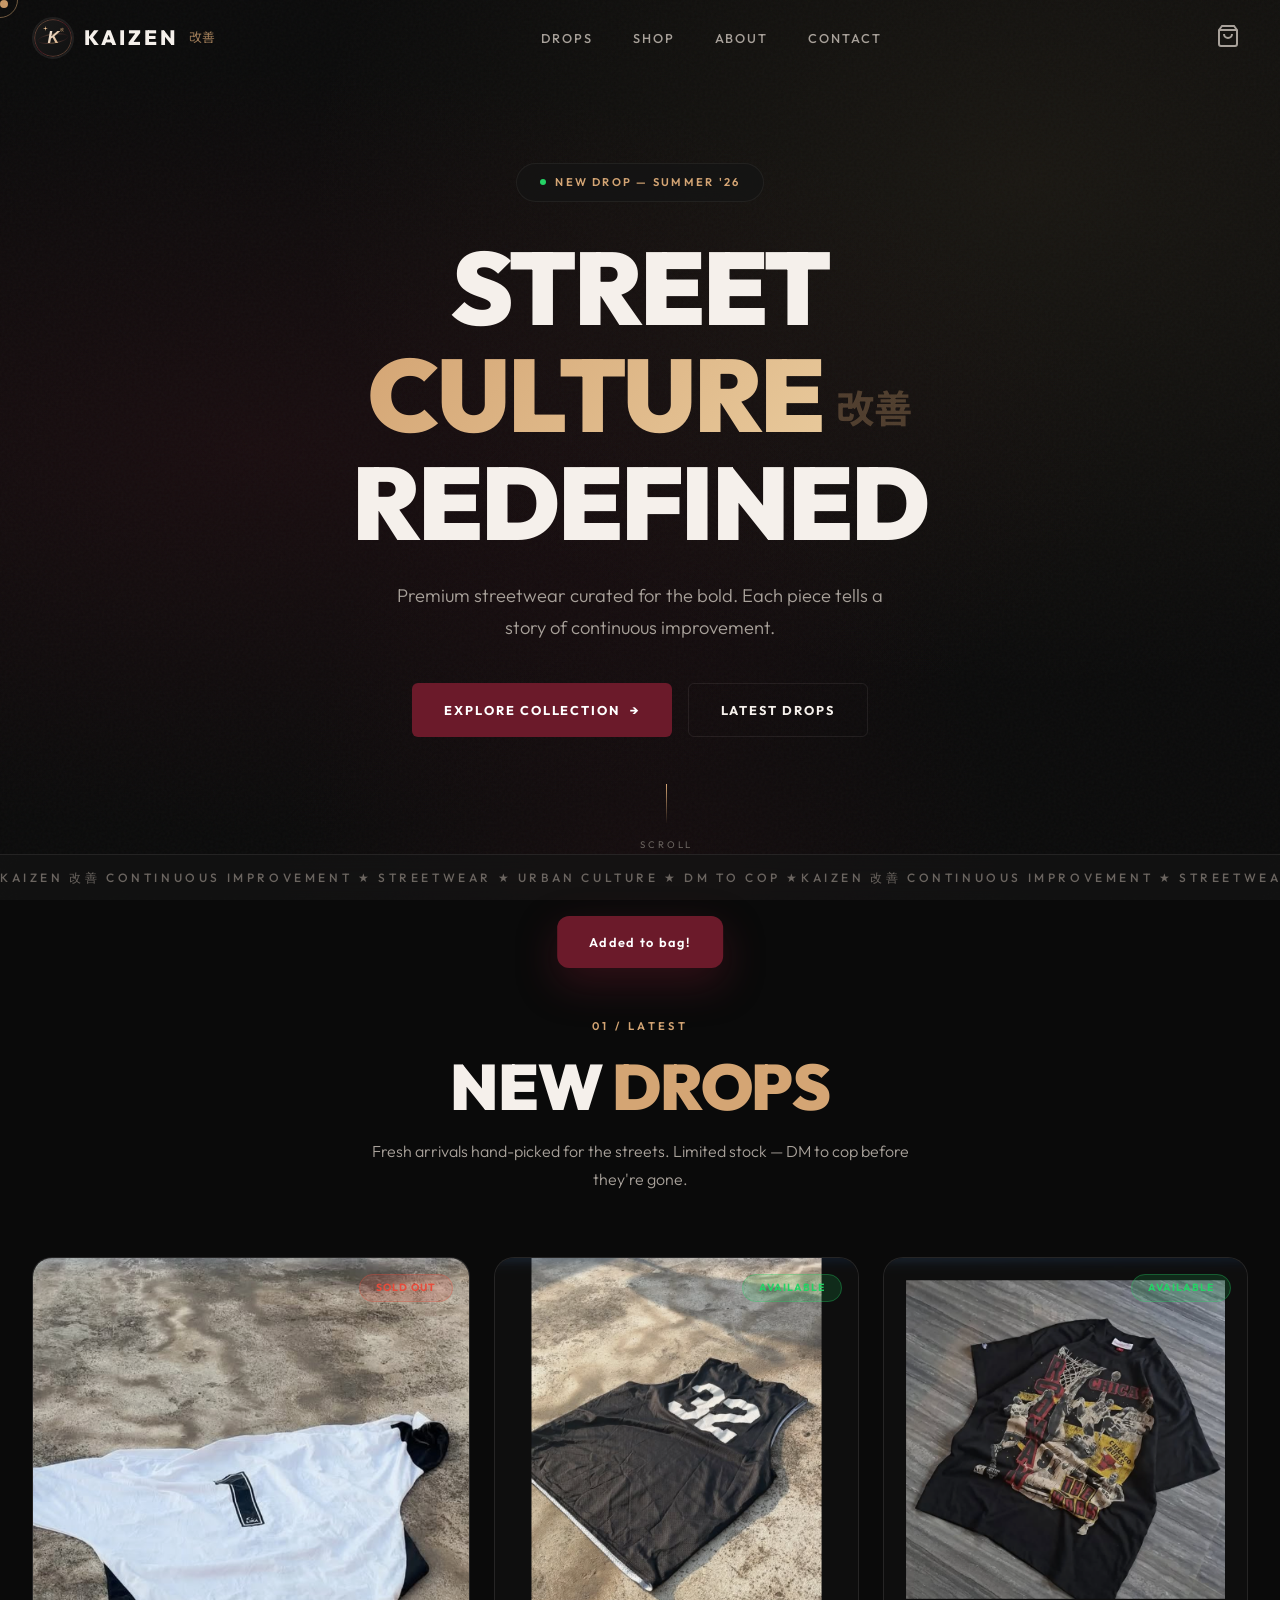
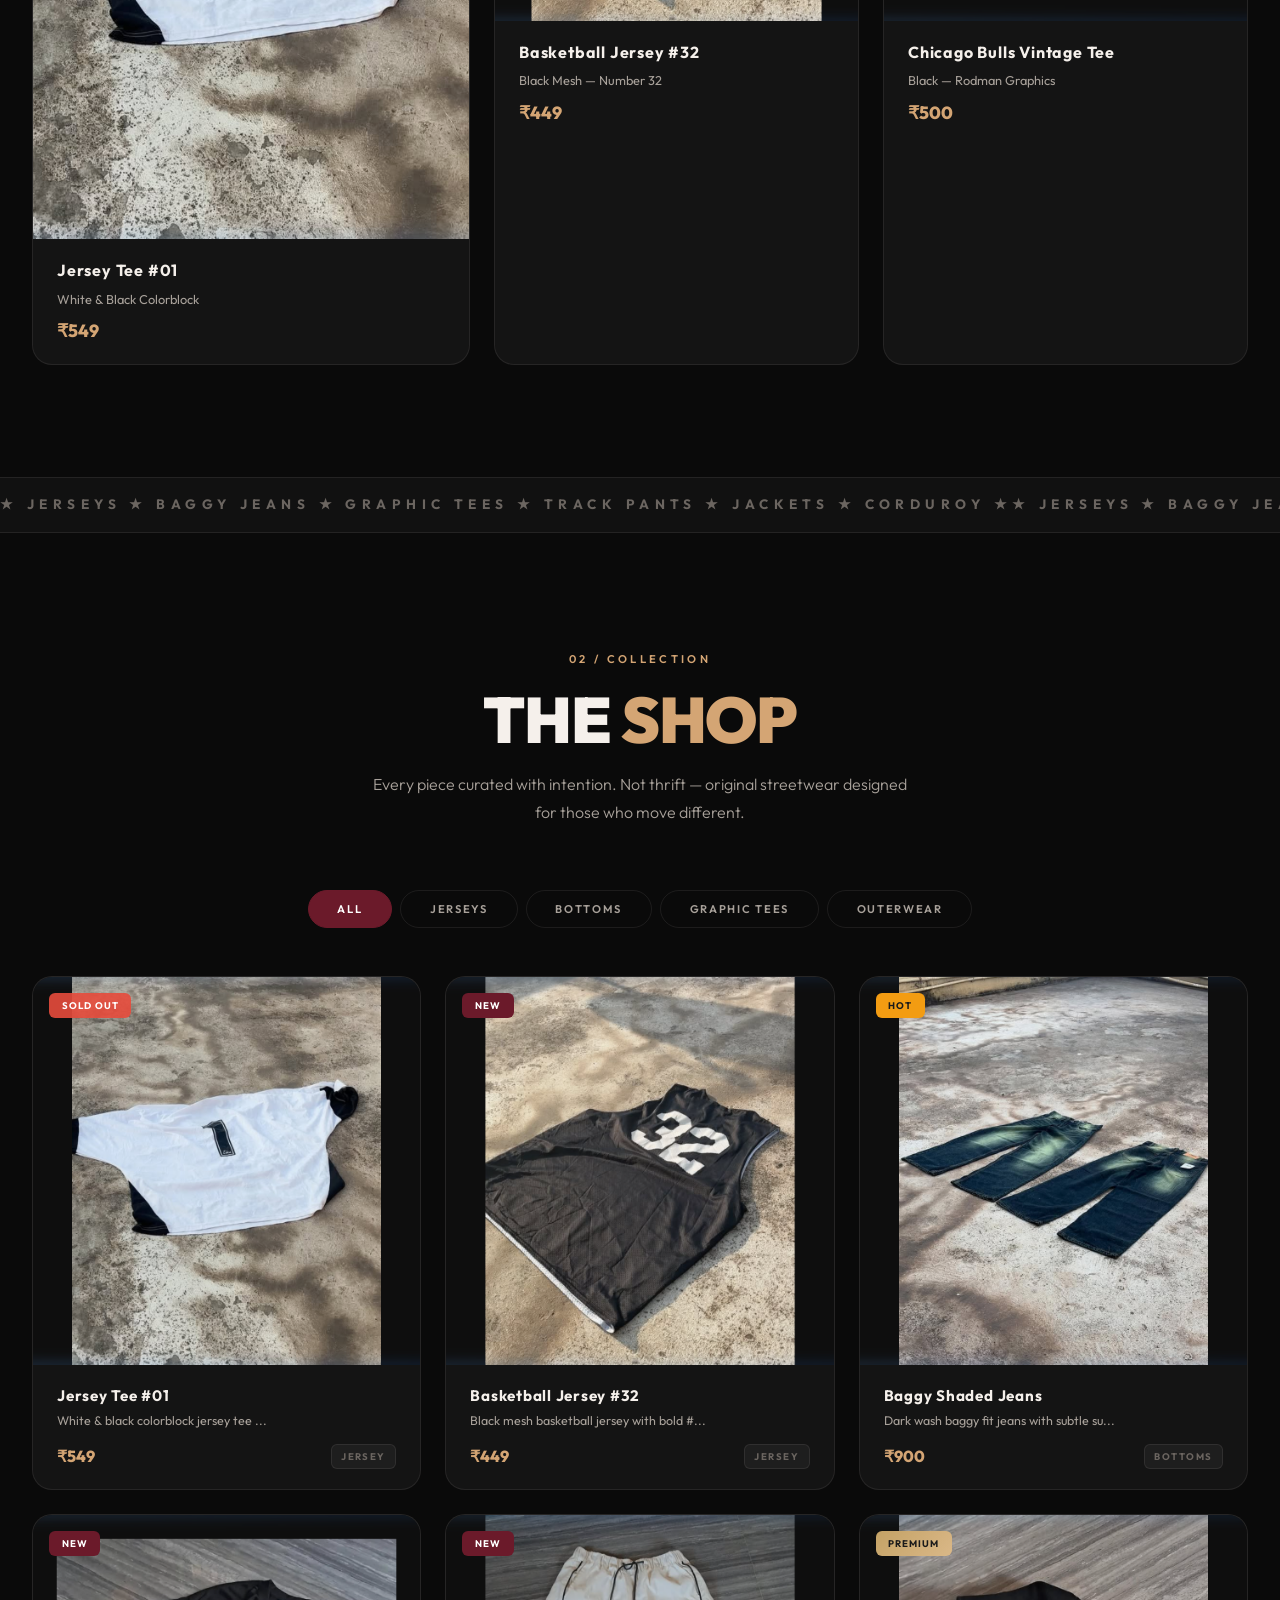
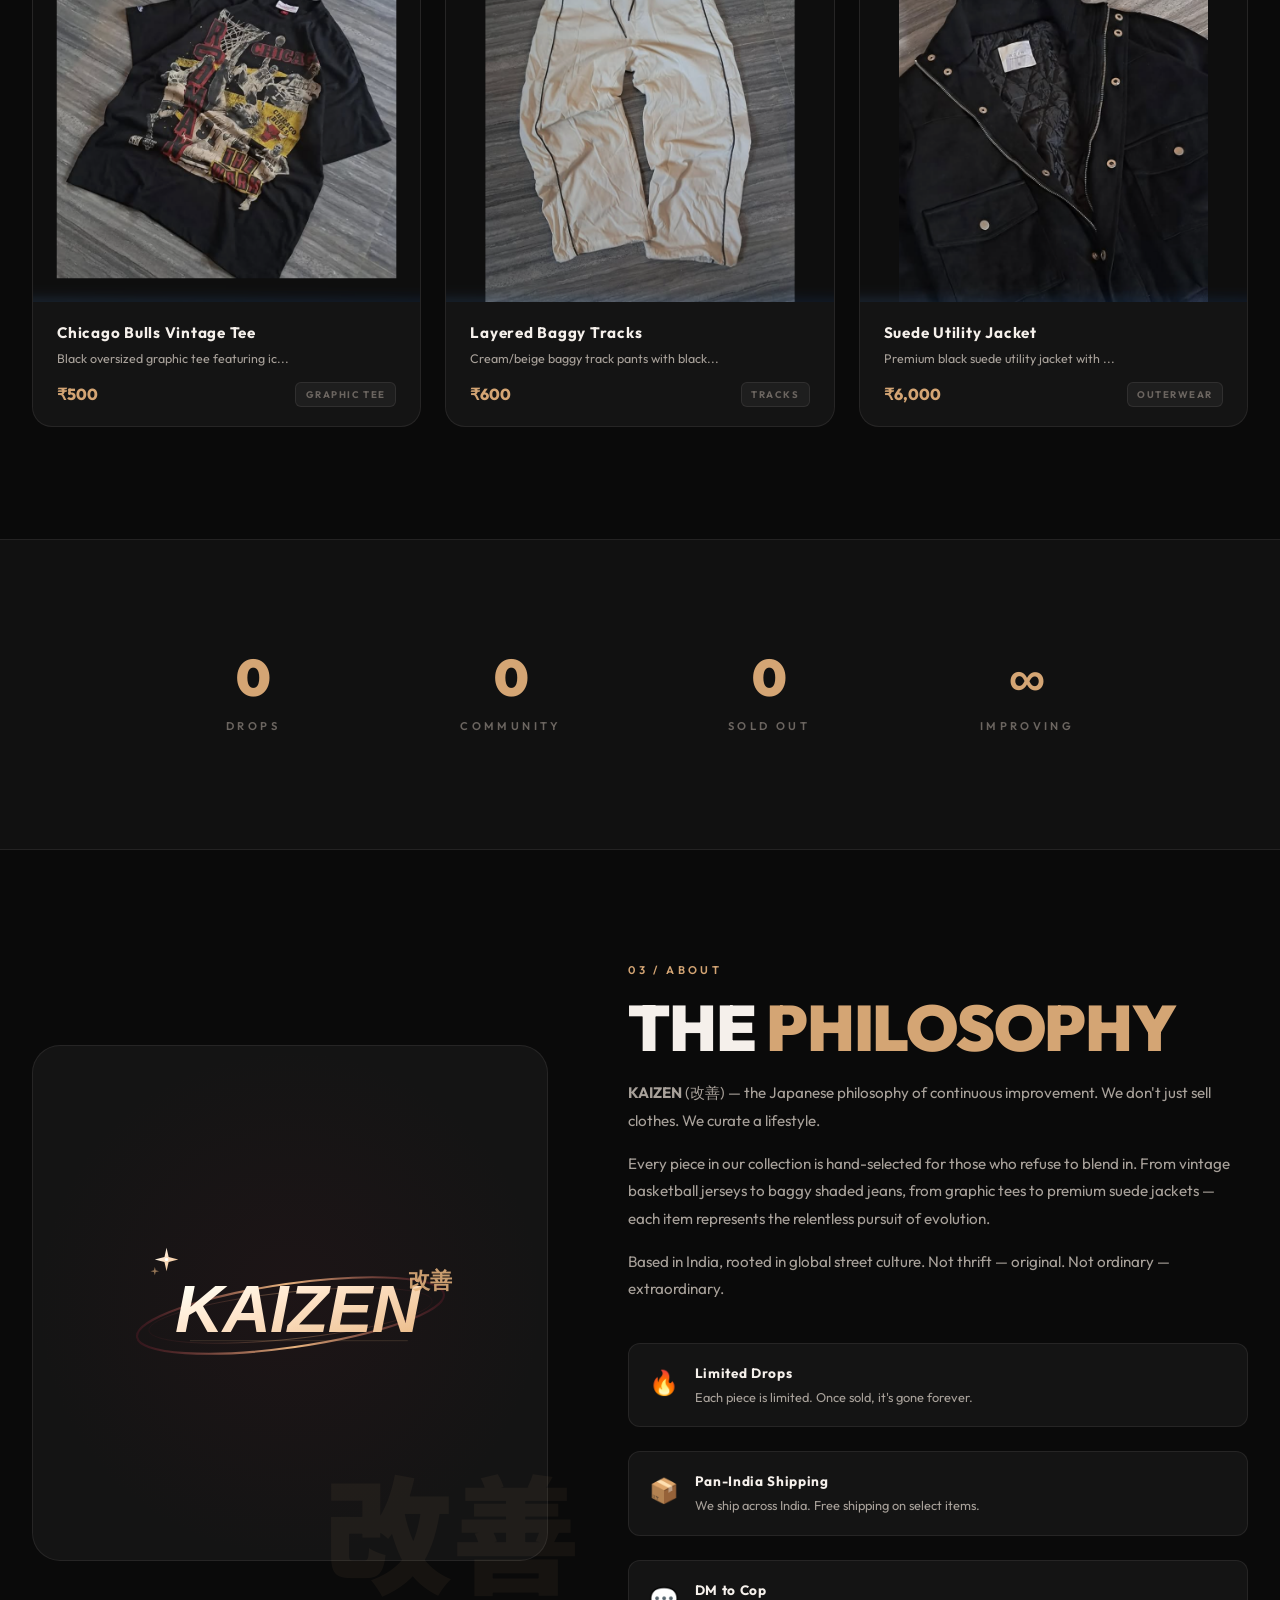
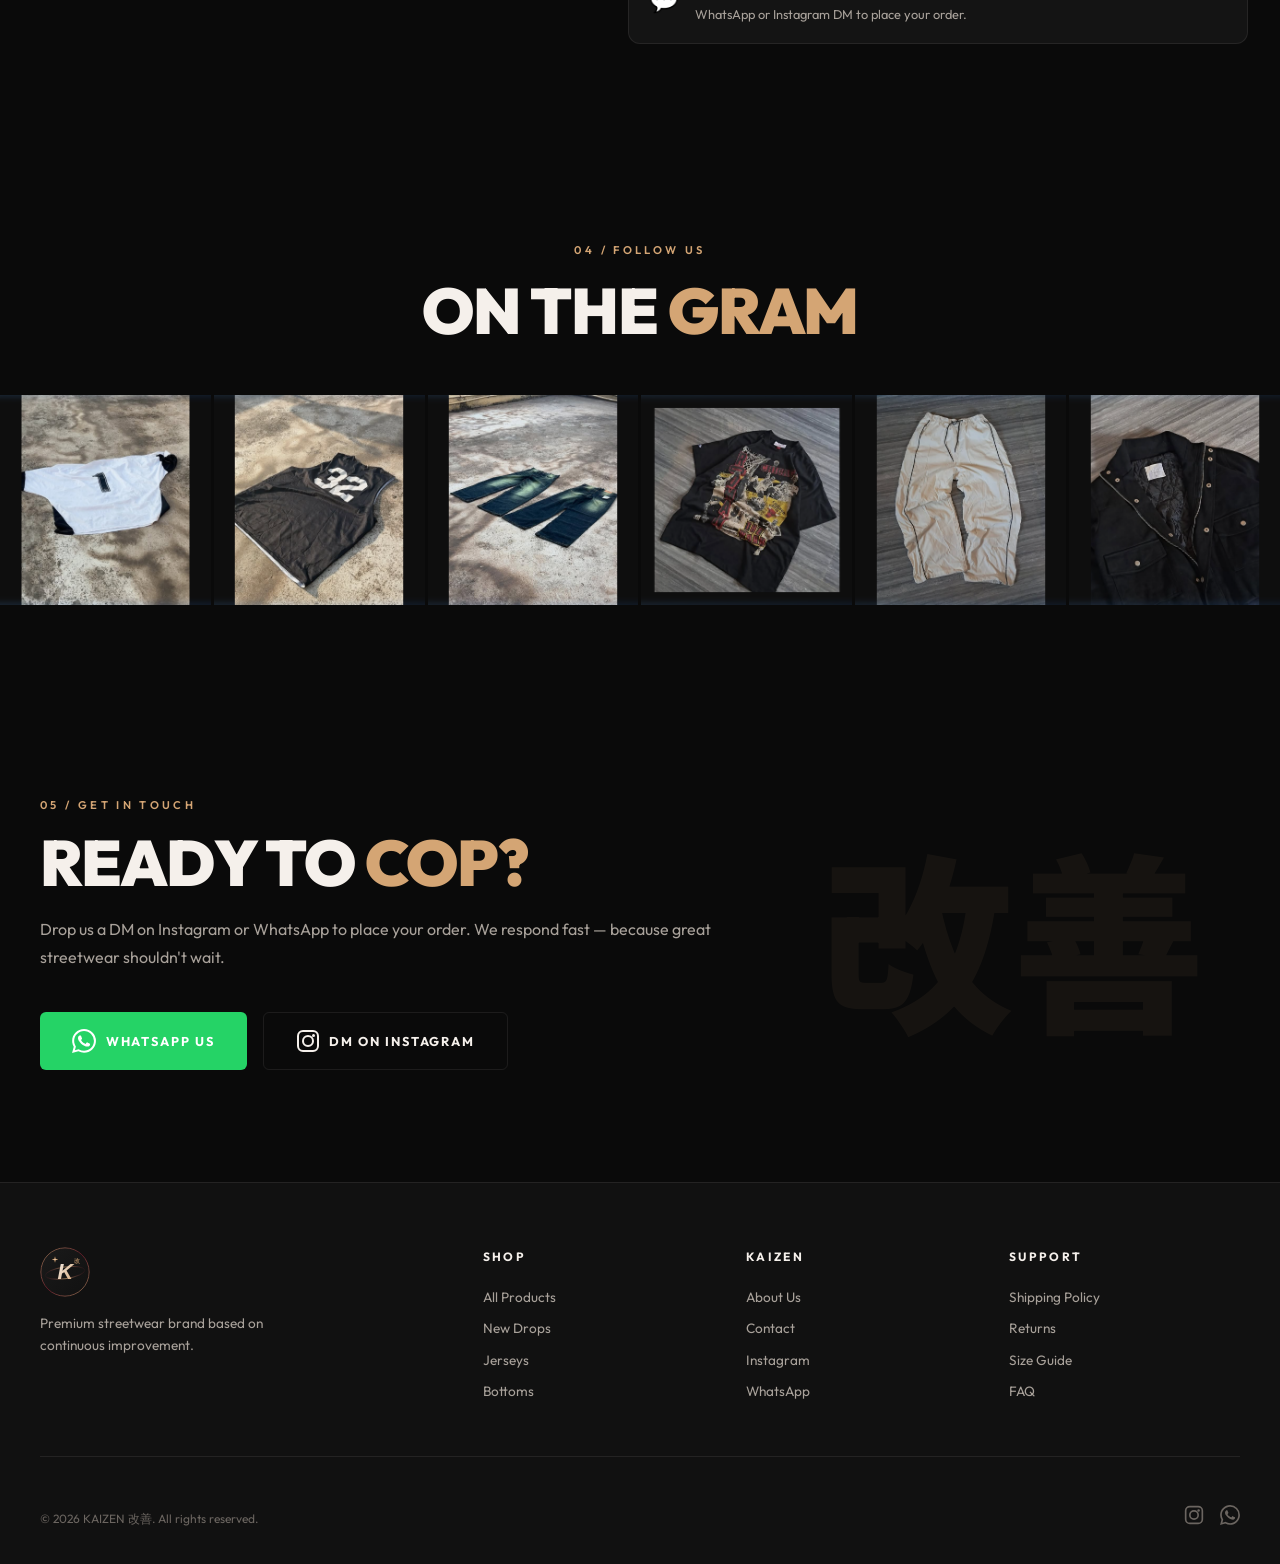
==== index.html @ 06037741 "Initial commit with dynamic store and secure checkout" ====
<!DOCTYPE html>
<html lang="en">
<head>
    <meta charset="UTF-8">
    <meta name="viewport" content="width=device-width, initial-scale=1.0">
    <title>KAIZEN 改善 — Streetwear That Evolves</title>
    <meta name="description" content="KAIZEN — Premium Indian streetwear brand. Shop jerseys, baggy jeans, graphic tees, track pants & jackets. Based on continuous improvement. DM to cop.">
    <meta name="keywords" content="KAIZEN, streetwear, Indian streetwear, jerseys, baggy jeans, graphic tees, track pants, jackets, urban fashion">
    <link rel="preconnect" href="https://fonts.googleapis.com">
    <link rel="preconnect" href="https://fonts.gstatic.com" crossorigin>
    <link href="https://fonts.googleapis.com/css2?family=Outfit:wght@300;400;500;600;700;800;900&family=Noto+Sans+JP:wght@400;700;900&display=swap" rel="stylesheet">
    <link rel="stylesheet" href="styles.css">
    <link rel="icon" type="image/svg+xml" href="images/logo-mark.svg">
</head>
<body>
    <!-- Preloader -->
    <div id="preloader">
        <div class="preloader-inner">
            <div class="preloader-logo">改善</div>
            <div class="preloader-text">KAIZEN</div>
            <div class="preloader-bar"><div class="preloader-bar-fill"></div></div>
        </div>
    </div>

    <!-- Custom Cursor -->
    <div id="cursor" class="cursor"></div>
    <div id="cursor-follower" class="cursor-follower"></div>

    <!-- Navigation -->
    <nav id="navbar">
        <div class="nav-container">
            <a href="#hero" class="nav-logo">
                <img src="images/logo-mark.svg" alt="KAIZEN Logo" class="nav-logo-img">
                <span class="nav-logo-text">KAIZEN</span>
                <span class="nav-logo-jp">改善</span>
            </a>
            <ul class="nav-links">
                <li><a href="#drops" data-text="DROPS">DROPS</a></li>
                <li><a href="#products" data-text="SHOP">SHOP</a></li>
                <li><a href="#about" data-text="ABOUT">ABOUT</a></li>
                <li><a href="#contact" data-text="CONTACT">CONTACT</a></li>
            </ul>
            <div class="nav-actions">
                <button id="cart-btn" class="cart-btn" aria-label="Shopping cart">
                    <svg width="24" height="24" viewBox="0 0 24 24" fill="none" stroke="currentColor" stroke-width="2">
                        <path d="M6 2L3 6v14a2 2 0 0 0 2 2h14a2 2 0 0 0 2-2V6l-3-4z"/>
                        <line x1="3" y1="6" x2="21" y2="6"/>
                        <path d="M16 10a4 4 0 0 1-8 0"/>
                    </svg>
                    <span id="cart-count" class="cart-count">0</span>
                </button>
                <button id="menu-toggle" class="menu-toggle" aria-label="Toggle menu">
                    <span></span>
                    <span></span>
                    <span></span>
                </button>
            </div>
        </div>
    </nav>

    <!-- Mobile Menu -->
    <div id="mobile-menu" class="mobile-menu">
        <div class="mobile-menu-bg"></div>
        <div class="mobile-menu-content">
            <ul class="mobile-nav-links">
                <li><a href="#drops">DROPS</a></li>
                <li><a href="#products">SHOP</a></li>
                <li><a href="#about">ABOUT</a></li>
                <li><a href="#contact">CONTACT</a></li>
            </ul>
            <div class="mobile-menu-footer">
                <a href="https://www.instagram.com/kaizenn.co/" target="_blank" class="mobile-social">@kaizenn.co</a>
            </div>
        </div>
    </div>

    <!-- Cart Sidebar -->
    <div id="cart-overlay" class="cart-overlay"></div>
    <aside id="cart-sidebar" class="cart-sidebar">
        <div class="cart-header">
            <h3>YOUR BAG <span class="cart-header-jp">袋</span></h3>
            <button id="cart-close" class="cart-close" aria-label="Close cart">&times;</button>
        </div>
        <div id="cart-items" class="cart-items">
            <div class="cart-empty">
                <span class="cart-empty-icon">空</span>
                <p>Your bag is empty</p>
                <a href="#products" class="btn-primary btn-sm" id="cart-shop-btn">START SHOPPING</a>
            </div>
        </div>
        <div id="cart-footer" class="cart-footer" style="display:none;">
            <div class="cart-total">
                <span>TOTAL</span>
                <span id="cart-total-price">₹0</span>
            </div>
            <a href="https://wa.me/6294685973" target="_blank" class="btn-primary btn-checkout">
                CHECKOUT VIA WHATSAPP
                <svg width="20" height="20" viewBox="0 0 24 24" fill="currentColor"><path d="M17.472 14.382c-.297-.149-1.758-.867-2.03-.967-.273-.099-.471-.148-.67.15-.197.297-.767.966-.94 1.164-.173.199-.347.223-.644.075-.297-.15-1.255-.463-2.39-1.475-.883-.788-1.48-1.761-1.653-2.059-.173-.297-.018-.458.13-.606.134-.133.298-.347.446-.52.149-.174.198-.298.298-.497.099-.198.05-.371-.025-.52-.075-.149-.669-1.612-.916-2.207-.242-.579-.487-.5-.669-.51-.173-.008-.371-.01-.57-.01-.198 0-.52.074-.792.372-.272.297-1.04 1.016-1.04 2.479 0 1.462 1.065 2.875 1.213 3.074.149.198 2.096 3.2 5.077 4.487.709.306 1.262.489 1.694.625.712.227 1.36.195 1.871.118.571-.085 1.758-.719 2.006-1.413.248-.694.248-1.289.173-1.413-.074-.124-.272-.198-.57-.347m-5.421 7.403h-.004a9.87 9.87 0 01-5.031-1.378l-.361-.214-3.741.982.998-3.648-.235-.374a9.86 9.86 0 01-1.51-5.26c.001-5.45 4.436-9.884 9.888-9.884 2.64 0 5.122 1.03 6.988 2.898a9.825 9.825 0 012.893 6.994c-.003 5.45-4.437 9.884-9.885 9.884m8.413-18.297A11.815 11.815 0 0012.05 0C5.495 0 .16 5.335.157 11.892c0 2.096.547 4.142 1.588 5.945L.057 24l6.305-1.654a11.882 11.882 0 005.683 1.448h.005c6.554 0 11.89-5.335 11.893-11.893a11.821 11.821 0 00-3.48-8.413z"/></svg>
            </a>
        </div>
    </aside>

    <!-- Hero Section -->
    <section id="hero" class="hero">
        <div class="hero-bg-overlay"></div>
        <div class="hero-grain"></div>
        <div class="hero-content">
            <div class="hero-badge">
                <span class="badge-dot"></span>
                NEW DROP — SUMMER '26
            </div>
            <h1 class="hero-title">
                <span class="hero-title-line" data-animation="slide-up">
                    <span class="hero-word">STREET</span>
                </span>
                <span class="hero-title-line" data-animation="slide-up" style="--delay: 0.1s">
                    <span class="hero-word accent">CULTURE</span>
                    <span class="hero-jp-accent">改善</span>
                </span>
                <span class="hero-title-line" data-animation="slide-up" style="--delay: 0.2s">
                    <span class="hero-word">REDEFINED</span>
                </span>
            </h1>
            <p class="hero-subtitle" data-animation="fade-up" style="--delay: 0.4s">
                Premium streetwear curated for the bold. Each piece tells a story of continuous improvement.
            </p>
            <div class="hero-cta" data-animation="fade-up" style="--delay: 0.5s">
                <a href="#products" class="btn-primary">
                    EXPLORE COLLECTION
                    <span class="btn-arrow">→</span>
                </a>
                <a href="#drops" class="btn-secondary">
                    LATEST DROPS
                </a>
            </div>
        </div>
        <div class="hero-scroll-indicator" data-animation="fade-up" style="--delay: 0.7s">
            <div class="scroll-line"></div>
            <span>SCROLL</span>
        </div>
        <div class="hero-marquee">
            <div class="marquee-track">
                <span>KAIZEN 改善 CONTINUOUS IMPROVEMENT ★ STREETWEAR ★ URBAN CULTURE ★ DM TO COP ★ </span>
                <span>KAIZEN 改善 CONTINUOUS IMPROVEMENT ★ STREETWEAR ★ URBAN CULTURE ★ DM TO COP ★ </span>
            </div>
        </div>
    </section>

    <!-- Latest Drops / Featured -->
    <section id="drops" class="section drops-section">
        <div class="section-header">
            <span class="section-label">01 / LATEST</span>
            <h2 class="section-title">NEW <span class="accent">DROPS</span></h2>
            <p class="section-desc">Fresh arrivals hand-picked for the streets. Limited stock — DM to cop before they're gone.</p>
        </div>
        <div class="drops-grid">
            <div class="drop-card drop-card-large" data-animation="reveal">
                <div class="drop-card-img">
                    <img src="images/product1.png" alt="White & Black Jersey #1" loading="lazy">
                    <div class="drop-card-overlay">
                        <span class="drop-tag sold">SOLD OUT</span>
                    </div>
                </div>
                <div class="drop-card-info">
                    <h3>Jersey Tee #01</h3>
                    <p>White & Black Colorblock</p>
                    <span class="drop-price">₹549</span>
                </div>
            </div>
            <div class="drop-card" data-animation="reveal" style="--delay: 0.1s">
                <div class="drop-card-img">
                    <img src="images/product2.png" alt="Black Basketball Jersey #32" loading="lazy">
                    <div class="drop-card-overlay">
                        <span class="drop-tag available">AVAILABLE</span>
                    </div>
                </div>
                <div class="drop-card-info">
                    <h3>Basketball Jersey #32</h3>
                    <p>Black Mesh — Number 32</p>
                    <span class="drop-price">₹449</span>
                </div>
            </div>
            <div class="drop-card" data-animation="reveal" style="--delay: 0.2s">
                <div class="drop-card-img">
                    <img src="images/product4.png" alt="Chicago Bulls Vintage Tee" loading="lazy">
                    <div class="drop-card-overlay">
                        <span class="drop-tag available">AVAILABLE</span>
                    </div>
                </div>
                <div class="drop-card-info">
                    <h3>Chicago Bulls Vintage Tee</h3>
                    <p>Black — Rodman Graphics</p>
                    <span class="drop-price">₹500</span>
                </div>
            </div>
        </div>
    </section>

    <!-- Marquee Divider -->
    <div class="marquee-divider">
        <div class="marquee-track reverse">
            <span>★ JERSEYS ★ BAGGY JEANS ★ GRAPHIC TEES ★ TRACK PANTS ★ JACKETS ★ CORDUROY ★ </span>
            <span>★ JERSEYS ★ BAGGY JEANS ★ GRAPHIC TEES ★ TRACK PANTS ★ JACKETS ★ CORDUROY ★ </span>
        </div>
    </div>

    <!-- Products / Shop Section -->
    <section id="products" class="section products-section">
        <div class="section-header">
            <span class="section-label">02 / COLLECTION</span>
            <h2 class="section-title">THE <span class="accent">SHOP</span></h2>
            <p class="section-desc">Every piece curated with intention. Not thrift — original streetwear designed for those who move different.</p>
        </div>

        <!-- Category Filter -->
        <div class="filter-bar" id="filter-bar">
            <button class="filter-btn active" data-filter="all">ALL</button>
            <button class="filter-btn" data-filter="jerseys">JERSEYS</button>
            <button class="filter-btn" data-filter="bottoms">BOTTOMS</button>
            <button class="filter-btn" data-filter="tees">GRAPHIC TEES</button>
            <button class="filter-btn" data-filter="outerwear">OUTERWEAR</button>
        </div>

        <!-- Product Grid -->
        <div class="products-grid" id="products-grid">
            <!-- Products will be injected dynamically via JS -->
        </div>
    </section>

    <!-- Stats / Social Proof -->
    <section class="stats-section">
        <div class="stats-grid">
            <div class="stat-item" data-animation="counter" data-target="20">
                <span class="stat-number">0</span>
                <span class="stat-label">DROPS</span>
            </div>
            <div class="stat-item" data-animation="counter" data-target="29">
                <span class="stat-number">0</span>
                <span class="stat-label">COMMUNITY</span>
            </div>
            <div class="stat-item" data-animation="counter" data-target="15">
                <span class="stat-number">0</span>
                <span class="stat-label">SOLD OUT</span>
            </div>
            <div class="stat-item">
                <span class="stat-number">∞</span>
                <span class="stat-label">IMPROVING</span>
            </div>
        </div>
    </section>

    <!-- About Section -->
    <section id="about" class="section about-section">
        <div class="about-container">
            <div class="about-visual">
                <div class="about-image-wrapper">
                    <img src="images/logo.svg" alt="KAIZEN Logo" class="about-logo-img">
                </div>
                <div class="about-floating-text">改善</div>
            </div>
            <div class="about-content">
                <span class="section-label">03 / ABOUT</span>
                <h2 class="section-title">THE <span class="accent">PHILOSOPHY</span></h2>
                <div class="about-text">
                    <p class="about-lead">
                        <strong>KAIZEN</strong> (改善) — the Japanese philosophy of continuous improvement. We don't just sell clothes. We curate a lifestyle.
                    </p>
                    <p>
                        Every piece in our collection is hand-selected for those who refuse to blend in. From vintage basketball jerseys to baggy shaded jeans, from graphic tees to premium suede jackets — each item represents the relentless pursuit of evolution.
                    </p>
                    <p>
                        Based in India, rooted in global street culture. Not thrift — original. Not ordinary — extraordinary.
                    </p>
                </div>
                <div class="about-highlights">
                    <div class="highlight-item">
                        <span class="highlight-icon">🔥</span>
                        <div>
                            <h4>Limited Drops</h4>
                            <p>Each piece is limited. Once sold, it's gone forever.</p>
                        </div>
                    </div>
                    <div class="highlight-item">
                        <span class="highlight-icon">📦</span>
                        <div>
                            <h4>Pan-India Shipping</h4>
                            <p>We ship across India. Free shipping on select items.</p>
                        </div>
                    </div>
                    <div class="highlight-item">
                        <span class="highlight-icon">💬</span>
                        <div>
                            <h4>DM to Cop</h4>
                            <p>WhatsApp or Instagram DM to place your order.</p>
                        </div>
                    </div>
                </div>
            </div>
        </div>
    </section>

    <!-- Instagram / Social Section -->
    <section class="social-section">
        <div class="section-header">
            <span class="section-label">04 / FOLLOW US</span>
            <h2 class="section-title">ON THE <span class="accent">GRAM</span></h2>
        </div>
        <a href="https://www.instagram.com/kaizenn.co/" target="_blank" class="instagram-link">
            <div class="instagram-grid">
                <div class="insta-img"><img src="images/product1.png" alt="KAIZEN Product" loading="lazy"></div>
                <div class="insta-img"><img src="images/product2.png" alt="KAIZEN Product" loading="lazy"></div>
                <div class="insta-img"><img src="images/product3.png" alt="KAIZEN Product" loading="lazy"></div>
                <div class="insta-img"><img src="images/product4.png" alt="KAIZEN Product" loading="lazy"></div>
                <div class="insta-img"><img src="images/product5.png" alt="KAIZEN Product" loading="lazy"></div>
                <div class="insta-img"><img src="images/product6.png" alt="KAIZEN Product" loading="lazy"></div>
            </div>
            <div class="instagram-overlay">
                <svg width="48" height="48" viewBox="0 0 24 24" fill="none" stroke="white" stroke-width="1.5">
                    <rect x="2" y="2" width="20" height="20" rx="5"/>
                    <circle cx="12" cy="12" r="5"/>
                    <circle cx="17.5" cy="6.5" r="1.5" fill="white" stroke="none"/>
                </svg>
                <span>@kaizenn.co</span>
            </div>
        </a>
    </section>

    <!-- Contact / CTA Section -->
    <section id="contact" class="section contact-section">
        <div class="contact-container">
            <div class="contact-content">
                <span class="section-label">05 / GET IN TOUCH</span>
                <h2 class="section-title">READY TO <span class="accent">COP?</span></h2>
                <p class="contact-desc">
                    Drop us a DM on Instagram or WhatsApp to place your order. We respond fast — because great streetwear shouldn't wait.
                </p>
                <div class="contact-actions">
                    <a href="https://wa.me/6294685973" target="_blank" class="btn-primary btn-whatsapp">
                        <svg width="24" height="24" viewBox="0 0 24 24" fill="currentColor"><path d="M17.472 14.382c-.297-.149-1.758-.867-2.03-.967-.273-.099-.471-.148-.67.15-.197.297-.767.966-.94 1.164-.173.199-.347.223-.644.075-.297-.15-1.255-.463-2.39-1.475-.883-.788-1.48-1.761-1.653-2.059-.173-.297-.018-.458.13-.606.134-.133.298-.347.446-.52.149-.174.198-.298.298-.497.099-.198.05-.371-.025-.52-.075-.149-.669-1.612-.916-2.207-.242-.579-.487-.5-.669-.51-.173-.008-.371-.01-.57-.01-.198 0-.52.074-.792.372-.272.297-1.04 1.016-1.04 2.479 0 1.462 1.065 2.875 1.213 3.074.149.198 2.096 3.2 5.077 4.487.709.306 1.262.489 1.694.625.712.227 1.36.195 1.871.118.571-.085 1.758-.719 2.006-1.413.248-.694.248-1.289.173-1.413-.074-.124-.272-.198-.57-.347m-5.421 7.403h-.004a9.87 9.87 0 01-5.031-1.378l-.361-.214-3.741.982.998-3.648-.235-.374a9.86 9.86 0 01-1.51-5.26c.001-5.45 4.436-9.884 9.888-9.884 2.64 0 5.122 1.03 6.988 2.898a9.825 9.825 0 012.893 6.994c-.003 5.45-4.437 9.884-9.885 9.884m8.413-18.297A11.815 11.815 0 0012.05 0C5.495 0 .16 5.335.157 11.892c0 2.096.547 4.142 1.588 5.945L.057 24l6.305-1.654a11.882 11.882 0 005.683 1.448h.005c6.554 0 11.89-5.335 11.893-11.893a11.821 11.821 0 00-3.48-8.413z"/></svg>
                        WHATSAPP US
                    </a>
                    <a href="https://www.instagram.com/kaizenn.co/" target="_blank" class="btn-secondary btn-insta">
                        <svg width="24" height="24" viewBox="0 0 24 24" fill="none" stroke="currentColor" stroke-width="2">
                            <rect x="2" y="2" width="20" height="20" rx="5"/>
                            <circle cx="12" cy="12" r="5"/>
                            <circle cx="17.5" cy="6.5" r="1.5" fill="currentColor" stroke="none"/>
                        </svg>
                        DM ON INSTAGRAM
                    </a>
                </div>
            </div>
            <div class="contact-visual">
                <div class="contact-kanji">改善</div>
            </div>
        </div>
    </section>

    <!-- Footer -->
    <footer class="footer">
        <div class="footer-container">
            <div class="footer-top">
                <div class="footer-brand">
                    <img src="images/logo-mark.svg" alt="KAIZEN" class="footer-logo">
                    <p>Premium streetwear brand based on continuous improvement.</p>
                </div>
                <div class="footer-links">
                    <div class="footer-col">
                        <h4>SHOP</h4>
                        <a href="#products">All Products</a>
                        <a href="#drops">New Drops</a>
                        <a href="#products">Jerseys</a>
                        <a href="#products">Bottoms</a>
                    </div>
                    <div class="footer-col">
                        <h4>KAIZEN</h4>
                        <a href="#about">About Us</a>
                        <a href="#contact">Contact</a>
                        <a href="https://www.instagram.com/kaizenn.co/" target="_blank">Instagram</a>
                        <a href="https://wa.me/6294685973" target="_blank">WhatsApp</a>
                    </div>
                    <div class="footer-col">
                        <h4>SUPPORT</h4>
                        <a href="#">Shipping Policy</a>
                        <a href="#">Returns</a>
                        <a href="#">Size Guide</a>
                        <a href="#">FAQ</a>
                    </div>
                </div>
            </div>
            <div class="footer-bottom">
                <p>&copy; 2026 KAIZEN 改善. All rights reserved.</p>
                <div class="footer-socials">
                    <a href="https://www.instagram.com/kaizenn.co/" target="_blank" aria-label="Instagram">
                        <svg width="20" height="20" viewBox="0 0 24 24" fill="none" stroke="currentColor" stroke-width="2">
                            <rect x="2" y="2" width="20" height="20" rx="5"/>
                            <circle cx="12" cy="12" r="5"/>
                            <circle cx="17.5" cy="6.5" r="1.5" fill="currentColor" stroke="none"/>
                        </svg>
                    </a>
                    <a href="https://wa.me/6294685973" target="_blank" aria-label="WhatsApp">
                        <svg width="20" height="20" viewBox="0 0 24 24" fill="currentColor"><path d="M17.472 14.382c-.297-.149-1.758-.867-2.03-.967-.273-.099-.471-.148-.67.15-.197.297-.767.966-.94 1.164-.173.199-.347.223-.644.075-.297-.15-1.255-.463-2.39-1.475-.883-.788-1.48-1.761-1.653-2.059-.173-.297-.018-.458.13-.606.134-.133.298-.347.446-.52.149-.174.198-.298.298-.497.099-.198.05-.371-.025-.52-.075-.149-.669-1.612-.916-2.207-.242-.579-.487-.5-.669-.51-.173-.008-.371-.01-.57-.01-.198 0-.52.074-.792.372-.272.297-1.04 1.016-1.04 2.479 0 1.462 1.065 2.875 1.213 3.074.149.198 2.096 3.2 5.077 4.487.709.306 1.262.489 1.694.625.712.227 1.36.195 1.871.118.571-.085 1.758-.719 2.006-1.413.248-.694.248-1.289.173-1.413-.074-.124-.272-.198-.57-.347m-5.421 7.403h-.004a9.87 9.87 0 01-5.031-1.378l-.361-.214-3.741.982.998-3.648-.235-.374a9.86 9.86 0 01-1.51-5.26c.001-5.45 4.436-9.884 9.888-9.884 2.64 0 5.122 1.03 6.988 2.898a9.825 9.825 0 012.893 6.994c-.003 5.45-4.437 9.884-9.885 9.884m8.413-18.297A11.815 11.815 0 0012.05 0C5.495 0 .16 5.335.157 11.892c0 2.096.547 4.142 1.588 5.945L.057 24l6.305-1.654a11.882 11.882 0 005.683 1.448h.005c6.554 0 11.89-5.335 11.893-11.893a11.821 11.821 0 00-3.48-8.413z"/></svg>
                    </a>
                </div>
            </div>
        </div>
    </footer>

    <!-- Toast Notification -->
    <div id="toast" class="toast">
        <span id="toast-message">Added to bag!</span>
    </div>

    <script src="data.js"></script>
    <script src="cart.js"></script>
    <script src="script.js"></script>
</body>
</html>
---- styles.css ----
/* ============================
   KAIZEN 改善 — DESIGN SYSTEM
   ============================ */

:root {
    /* Core Palette */
    --bg-primary: #0a0a0a;
    --bg-secondary: #111111;
    --bg-tertiary: #1a1a1a;
    --bg-card: #141414;
    --bg-elevated: #1e1e1e;

    /* Text */
    --text-primary: #f5f0eb;
    --text-secondary: #a8a19a;
    --text-muted: #6b6560;
    --text-accent: #f5f0eb;

    /* Accent — warm maroon from brand logo */
    --accent: #6b1a2a;
    --accent-light: #8b2a3a;
    --accent-glow: rgba(107, 26, 42, 0.4);
    --accent-warm: #d4a574;
    --accent-gold: #c4a265;

    /* Glass */
    --glass-bg: rgba(20, 20, 20, 0.7);
    --glass-border: rgba(245, 240, 235, 0.06);
    --glass-hover: rgba(245, 240, 235, 0.03);

    /* Borders */
    --border: rgba(245, 240, 235, 0.08);
    --border-hover: rgba(245, 240, 235, 0.15);

    /* Misc */
    --radius-sm: 6px;
    --radius-md: 12px;
    --radius-lg: 20px;
    --radius-xl: 28px;
    --shadow-lg: 0 25px 50px -12px rgba(0,0,0,0.5);
    --shadow-xl: 0 35px 60px -15px rgba(0,0,0,0.7);
    --transition-fast: 0.2s cubic-bezier(0.4, 0, 0.2, 1);
    --transition-smooth: 0.4s cubic-bezier(0.16, 1, 0.3, 1);
    --transition-bounce: 0.5s cubic-bezier(0.34, 1.56, 0.64, 1);
}

/* ============================
   RESET & BASE
   ============================ */
*, *::before, *::after {
    margin: 0;
    padding: 0;
    box-sizing: border-box;
}

html {
    scroll-behavior: smooth;
    scrollbar-width: thin;
    scrollbar-color: var(--accent) var(--bg-primary);
}

html::-webkit-scrollbar { width: 6px; }
html::-webkit-scrollbar-track { background: var(--bg-primary); }
html::-webkit-scrollbar-thumb { background: var(--accent); border-radius: 3px; }

body {
    font-family: 'Outfit', -apple-system, sans-serif;
    background: var(--bg-primary);
    color: var(--text-primary);
    overflow-x: hidden;
    line-height: 1.6;
    -webkit-font-smoothing: antialiased;
}

img { max-width: 100%; display: block; }
a { text-decoration: none; color: inherit; }
button { cursor: pointer; border: none; background: none; font-family: inherit; color: inherit; }

.accent { color: var(--accent-warm); }

/* ============================
   PRELOADER
   ============================ */
#preloader {
    position: fixed;
    inset: 0;
    z-index: 10000;
    background: var(--bg-primary);
    display: flex;
    align-items: center;
    justify-content: center;
    transition: opacity 0.6s ease, visibility 0.6s ease;
}

#preloader.hidden {
    opacity: 0;
    visibility: hidden;
    pointer-events: none;
}

.preloader-inner {
    text-align: center;
}

.preloader-logo {
    font-family: 'Noto Sans JP', sans-serif;
    font-size: 4rem;
    color: var(--accent-warm);
    animation: pulse-glow 1.5s ease-in-out infinite;
    margin-bottom: 0.5rem;
}

.preloader-text {
    font-size: 1.2rem;
    letter-spacing: 0.5em;
    color: var(--text-secondary);
    font-weight: 300;
    margin-bottom: 2rem;
}

.preloader-bar {
    width: 200px;
    height: 2px;
    background: var(--border);
    border-radius: 1px;
    overflow: hidden;
    margin: 0 auto;
}

.preloader-bar-fill {
    height: 100%;
    width: 0;
    background: linear-gradient(90deg, var(--accent), var(--accent-warm));
    border-radius: 1px;
    animation: loader-fill 2s ease-in-out forwards;
}

@keyframes loader-fill {
    0% { width: 0; }
    50% { width: 70%; }
    100% { width: 100%; }
}

@keyframes pulse-glow {
    0%, 100% { opacity: 1; text-shadow: 0 0 20px var(--accent-glow); }
    50% { opacity: 0.6; text-shadow: 0 0 40px var(--accent-glow); }
}

/* ============================
   CUSTOM CURSOR
   ============================ */
.cursor {
    width: 8px;
    height: 8px;
    background: var(--accent-warm);
    border-radius: 50%;
    position: fixed;
    pointer-events: none;
    z-index: 9999;
    transition: transform var(--transition-fast);
    mix-blend-mode: difference;
}

.cursor-follower {
    width: 36px;
    height: 36px;
    border: 1px solid var(--accent-warm);
    border-radius: 50%;
    position: fixed;
    pointer-events: none;
    z-index: 9998;
    transition: transform 0.15s ease-out, width 0.3s ease, height 0.3s ease, border-color 0.3s ease;
    transform: translate(-50%, -50%);
    opacity: 0.5;
}

.cursor-follower.hover {
    width: 60px;
    height: 60px;
    border-color: var(--accent);
    opacity: 1;
}

@media (pointer: coarse) {
    .cursor, .cursor-follower { display: none; }
}

/* ============================
   NAVIGATION
   ============================ */
#navbar {
    position: fixed;
    top: 0;
    left: 0;
    right: 0;
    z-index: 1000;
    padding: 1rem 0;
    transition: all var(--transition-smooth);
}

#navbar.scrolled {
    background: var(--glass-bg);
    backdrop-filter: blur(20px) saturate(180%);
    -webkit-backdrop-filter: blur(20px) saturate(180%);
    border-bottom: 1px solid var(--glass-border);
    padding: 0.6rem 0;
}

.nav-container {
    max-width: 1400px;
    margin: 0 auto;
    padding: 0 2rem;
    display: flex;
    align-items: center;
    justify-content: space-between;
}

.nav-logo {
    display: flex;
    align-items: center;
    gap: 0.6rem;
    z-index: 1001;
}

.nav-logo-img {
    width: 42px;
    height: 42px;
    border-radius: 50%;
    border: 2px solid var(--border);
    object-fit: cover;
    transition: border-color var(--transition-fast);
}

.nav-logo:hover .nav-logo-img {
    border-color: var(--accent-warm);
}

.nav-logo-text {
    font-size: 1.3rem;
    font-weight: 800;
    letter-spacing: 0.15em;
}

.nav-logo-jp {
    font-family: 'Noto Sans JP', sans-serif;
    font-size: 0.8rem;
    color: var(--accent-warm);
    opacity: 0.7;
}

.nav-links {
    display: flex;
    list-style: none;
    gap: 2.5rem;
}

.nav-links a {
    font-size: 0.8rem;
    font-weight: 500;
    letter-spacing: 0.15em;
    color: var(--text-secondary);
    position: relative;
    padding: 0.5rem 0;
    transition: color var(--transition-fast);
}

.nav-links a::after {
    content: '';
    position: absolute;
    bottom: 0;
    left: 0;
    width: 0;
    height: 1px;
    background: var(--accent-warm);
    transition: width var(--transition-smooth);
}

.nav-links a:hover {
    color: var(--text-primary);
}

.nav-links a:hover::after {
    width: 100%;
}

.nav-actions {
    display: flex;
    align-items: center;
    gap: 1rem;
}

.cart-btn {
    position: relative;
    padding: 0.5rem;
    color: var(--text-secondary);
    transition: color var(--transition-fast);
}

.cart-btn:hover { color: var(--text-primary); }

.cart-count {
    position: absolute;
    top: -2px;
    right: -4px;
    background: var(--accent);
    color: white;
    font-size: 0.6rem;
    font-weight: 700;
    width: 18px;
    height: 18px;
    border-radius: 50%;
    display: flex;
    align-items: center;
    justify-content: center;
    opacity: 0;
    transform: scale(0);
    transition: all var(--transition-bounce);
}

.cart-count.show {
    opacity: 1;
    transform: scale(1);
}

.menu-toggle {
    display: none;
    flex-direction: column;
    gap: 5px;
    padding: 0.5rem;
    z-index: 1001;
}

.menu-toggle span {
    width: 24px;
    height: 2px;
    background: var(--text-primary);
    transition: all var(--transition-smooth);
    transform-origin: center;
}

.menu-toggle.active span:nth-child(1) {
    transform: translateY(7px) rotate(45deg);
}
.menu-toggle.active span:nth-child(2) {
    opacity: 0;
    transform: scaleX(0);
}
.menu-toggle.active span:nth-child(3) {
    transform: translateY(-7px) rotate(-45deg);
}

/* ============================
   MOBILE MENU
   ============================ */
.mobile-menu {
    position: fixed;
    inset: 0;
    z-index: 999;
    pointer-events: none;
    opacity: 0;
    transition: opacity var(--transition-smooth);
}

.mobile-menu.active {
    pointer-events: all;
    opacity: 1;
}

.mobile-menu-bg {
    position: absolute;
    inset: 0;
    background: rgba(0, 0, 0, 0.95);
    backdrop-filter: blur(30px);
}

.mobile-menu-content {
    position: relative;
    height: 100%;
    display: flex;
    flex-direction: column;
    align-items: center;
    justify-content: center;
    gap: 3rem;
}

.mobile-nav-links {
    list-style: none;
    text-align: center;
}

.mobile-nav-links li {
    overflow: hidden;
}

.mobile-nav-links a {
    display: block;
    font-size: 3rem;
    font-weight: 800;
    letter-spacing: 0.1em;
    padding: 0.5rem 0;
    color: var(--text-primary);
    transform: translateY(100%);
    transition: transform 0.5s cubic-bezier(0.16, 1, 0.3, 1), color var(--transition-fast);
}

.mobile-menu.active .mobile-nav-links a {
    transform: translateY(0);
}

.mobile-menu.active .mobile-nav-links li:nth-child(1) a { transition-delay: 0.1s; }
.mobile-menu.active .mobile-nav-links li:nth-child(2) a { transition-delay: 0.15s; }
.mobile-menu.active .mobile-nav-links li:nth-child(3) a { transition-delay: 0.2s; }
.mobile-menu.active .mobile-nav-links li:nth-child(4) a { transition-delay: 0.25s; }

.mobile-nav-links a:hover {
    color: var(--accent-warm);
}

.mobile-social {
    color: var(--accent-warm);
    font-size: 1rem;
    letter-spacing: 0.1em;
}

/* ============================
   CART SIDEBAR
   ============================ */
.cart-overlay {
    position: fixed;
    inset: 0;
    background: rgba(0, 0, 0, 0.6);
    z-index: 1998;
    opacity: 0;
    visibility: hidden;
    transition: all var(--transition-smooth);
}

.cart-overlay.active {
    opacity: 1;
    visibility: visible;
}

.cart-sidebar {
    position: fixed;
    top: 0;
    right: 0;
    bottom: 0;
    width: 420px;
    max-width: 90vw;
    background: var(--bg-secondary);
    z-index: 1999;
    transform: translateX(100%);
    transition: transform var(--transition-smooth);
    display: flex;
    flex-direction: column;
    border-left: 1px solid var(--border);
}

.cart-sidebar.active {
    transform: translateX(0);
}

.cart-header {
    padding: 1.5rem 2rem;
    border-bottom: 1px solid var(--border);
    display: flex;
    align-items: center;
    justify-content: space-between;
}

.cart-header h3 {
    font-size: 1rem;
    letter-spacing: 0.2em;
    font-weight: 600;
}

.cart-header-jp {
    font-family: 'Noto Sans JP', sans-serif;
    color: var(--accent-warm);
    margin-left: 0.5rem;
    font-size: 0.9rem;
}

.cart-close {
    font-size: 1.8rem;
    color: var(--text-secondary);
    transition: color var(--transition-fast);
    line-height: 1;
}

.cart-close:hover { color: var(--text-primary); }

.cart-items {
    flex: 1;
    overflow-y: auto;
    padding: 1.5rem 2rem;
}

.cart-empty {
    text-align: center;
    padding: 3rem 0;
    color: var(--text-muted);
}

.cart-empty-icon {
    font-family: 'Noto Sans JP', sans-serif;
    font-size: 3rem;
    display: block;
    margin-bottom: 1rem;
    color: var(--text-muted);
}

.cart-empty p {
    margin-bottom: 1.5rem;
    font-size: 0.9rem;
}

/* Cart Item */
.cart-item {
    display: flex;
    gap: 1rem;
    padding: 1rem 0;
    border-bottom: 1px solid var(--border);
    animation: slideInRight 0.3s ease;
}

@keyframes slideInRight {
    from { transform: translateX(20px); opacity: 0; }
    to { transform: translateX(0); opacity: 1; }
}

.cart-item-img {
    width: 80px;
    height: 80px;
    border-radius: var(--radius-sm);
    overflow: hidden;
    flex-shrink: 0;
    background: var(--bg-tertiary);
}

.cart-item-img img {
    width: 100%;
    height: 100%;
    object-fit: cover;
}

.cart-item-info {
    flex: 1;
    display: flex;
    flex-direction: column;
    justify-content: space-between;
}

.cart-item-name {
    font-size: 0.85rem;
    font-weight: 600;
    letter-spacing: 0.05em;
}

.cart-item-price {
    color: var(--accent-warm);
    font-weight: 600;
    font-size: 0.9rem;
}

.cart-item-controls {
    display: flex;
    align-items: center;
    gap: 0.8rem;
}

.qty-btn {
    width: 28px;
    height: 28px;
    border-radius: var(--radius-sm);
    border: 1px solid var(--border);
    display: flex;
    align-items: center;
    justify-content: center;
    font-size: 0.9rem;
    transition: all var(--transition-fast);
    color: var(--text-secondary);
}

.qty-btn:hover {
    border-color: var(--accent-warm);
    color: var(--accent-warm);
}

.cart-item-qty {
    font-size: 0.85rem;
    font-weight: 600;
    min-width: 20px;
    text-align: center;
}

.cart-item-remove {
    font-size: 1.2rem;
    color: var(--text-muted);
    transition: color var(--transition-fast);
    margin-left: auto;
    align-self: flex-start;
}

.cart-item-remove:hover { color: #e74c3c; }

.cart-footer {
    padding: 1.5rem 2rem;
    border-top: 1px solid var(--border);
}

.cart-total {
    display: flex;
    justify-content: space-between;
    font-size: 1rem;
    font-weight: 700;
    letter-spacing: 0.1em;
    margin-bottom: 1.2rem;
}

.cart-total span:last-child {
    color: var(--accent-warm);
    font-size: 1.2rem;
}

/* ============================
   BUTTONS
   ============================ */
.btn-primary {
    display: inline-flex;
    align-items: center;
    gap: 0.6rem;
    padding: 1rem 2rem;
    background: var(--accent);
    color: white;
    font-size: 0.8rem;
    font-weight: 700;
    letter-spacing: 0.15em;
    border-radius: var(--radius-sm);
    transition: all var(--transition-smooth);
    position: relative;
    overflow: hidden;
    text-transform: uppercase;
}

.btn-primary::before {
    content: '';
    position: absolute;
    top: 0;
    left: -100%;
    width: 100%;
    height: 100%;
    background: linear-gradient(90deg, transparent, rgba(255,255,255,0.1), transparent);
    transition: left 0.6s ease;
}

.btn-primary:hover::before {
    left: 100%;
}

.btn-primary:hover {
    background: var(--accent-light);
    transform: translateY(-2px);
    box-shadow: 0 10px 30px var(--accent-glow);
}

.btn-secondary {
    display: inline-flex;
    align-items: center;
    gap: 0.6rem;
    padding: 1rem 2rem;
    background: transparent;
    color: var(--text-primary);
    font-size: 0.8rem;
    font-weight: 700;
    letter-spacing: 0.15em;
    border: 1px solid var(--border);
    border-radius: var(--radius-sm);
    transition: all var(--transition-smooth);
    text-transform: uppercase;
}

.btn-secondary:hover {
    border-color: var(--accent-warm);
    color: var(--accent-warm);
    transform: translateY(-2px);
}

.btn-sm {
    padding: 0.7rem 1.5rem;
    font-size: 0.7rem;
}

.btn-checkout {
    width: 100%;
    justify-content: center;
    padding: 1.1rem;
    font-size: 0.85rem;
    background: #25d366;
    border-radius: var(--radius-md);
}

.btn-checkout:hover {
    background: #20bd5a;
    box-shadow: 0 10px 30px rgba(37, 211, 102, 0.3);
}

.btn-arrow {
    transition: transform var(--transition-fast);
}

.btn-primary:hover .btn-arrow {
    transform: translateX(4px);
}

/* ============================
   HERO SECTION
   ============================ */
.hero {
    min-height: 100vh;
    display: flex;
    align-items: center;
    justify-content: center;
    position: relative;
    overflow: hidden;
    padding: 2rem;
}

.hero-bg-overlay {
    position: absolute;
    inset: 0;
    background: 
        radial-gradient(ellipse at 20% 50%, rgba(107, 26, 42, 0.15) 0%, transparent 60%),
        radial-gradient(ellipse at 80% 20%, rgba(196, 162, 101, 0.08) 0%, transparent 50%),
        radial-gradient(ellipse at 50% 100%, rgba(107, 26, 42, 0.1) 0%, transparent 40%);
}

.hero-grain {
    position: absolute;
    inset: 0;
    background-image: url("data:image/svg+xml,%3Csvg viewBox='0 0 512 512' xmlns='http://www.w3.org/2000/svg'%3E%3Cfilter id='noiseFilter'%3E%3CfeTurbulence type='fractalNoise' baseFrequency='0.65' numOctaves='3' stitchTiles='stitch'/%3E%3C/filter%3E%3Crect width='100%25' height='100%25' filter='url(%23noiseFilter)' opacity='0.03'/%3E%3C/svg%3E");
    pointer-events: none;
    z-index: 1;
}

.hero-content {
    position: relative;
    z-index: 2;
    text-align: center;
    max-width: 900px;
}

.hero-badge {
    display: inline-flex;
    align-items: center;
    gap: 0.6rem;
    padding: 0.6rem 1.4rem;
    background: var(--glass-bg);
    border: 1px solid var(--glass-border);
    border-radius: 100px;
    font-size: 0.7rem;
    font-weight: 600;
    letter-spacing: 0.2em;
    color: var(--accent-warm);
    margin-bottom: 2rem;
    backdrop-filter: blur(10px);
}

.badge-dot {
    width: 6px;
    height: 6px;
    background: #25d366;
    border-radius: 50%;
    animation: pulse-dot 2s ease-in-out infinite;
}

@keyframes pulse-dot {
    0%, 100% { opacity: 1; box-shadow: 0 0 0 0 rgba(37, 211, 102, 0.4); }
    50% { opacity: 0.8; box-shadow: 0 0 0 8px rgba(37, 211, 102, 0); }
}

.hero-title {
    margin-bottom: 1.5rem;
}

.hero-title-line {
    display: block;
    overflow: hidden;
}

.hero-word {
    display: inline-block;
    font-size: clamp(3rem, 8vw, 7rem);
    font-weight: 900;
    line-height: 1.05;
    letter-spacing: -0.02em;
    transform: translateY(100%);
    animation: slideUp 0.8s cubic-bezier(0.16, 1, 0.3, 1) forwards;
    animation-delay: var(--delay, 0s);
}

.hero-word.accent {
    background: linear-gradient(135deg, var(--accent-warm), #e8c99b);
    -webkit-background-clip: text;
    -webkit-text-fill-color: transparent;
    background-clip: text;
}

.hero-jp-accent {
    font-family: 'Noto Sans JP', sans-serif;
    font-size: clamp(1.5rem, 3vw, 2.5rem);
    color: var(--accent-warm);
    opacity: 0.3;
    vertical-align: super;
    margin-left: 0.5rem;
    display: inline-block;
    transform: translateY(100%);
    animation: slideUp 0.8s cubic-bezier(0.16, 1, 0.3, 1) forwards;
    animation-delay: 0.3s;
}

@keyframes slideUp {
    to { transform: translateY(0); }
}

.hero-subtitle {
    font-size: clamp(0.95rem, 1.5vw, 1.15rem);
    color: var(--text-secondary);
    max-width: 500px;
    margin: 0 auto 2.5rem;
    line-height: 1.7;
    font-weight: 300;
    opacity: 0;
    animation: fadeUp 0.8s ease forwards;
    animation-delay: 0.5s;
}

@keyframes fadeUp {
    from { opacity: 0; transform: translateY(20px); }
    to { opacity: 1; transform: translateY(0); }
}

.hero-cta {
    display: flex;
    gap: 1rem;
    justify-content: center;
    flex-wrap: wrap;
    opacity: 0;
    animation: fadeUp 0.8s ease forwards;
    animation-delay: 0.6s;
}

.hero-scroll-indicator {
    position: absolute;
    bottom: 3rem;
    left: 50%;
    transform: translateX(-50%);
    display: flex;
    flex-direction: column;
    align-items: center;
    gap: 0.8rem;
    z-index: 2;
    opacity: 0;
    animation: fadeUp 0.8s ease forwards;
    animation-delay: 0.8s;
}

.scroll-line {
    width: 1px;
    height: 40px;
    background: linear-gradient(to bottom, var(--accent-warm), transparent);
    animation: scrollPulse 2s ease-in-out infinite;
}

@keyframes scrollPulse {
    0%, 100% { opacity: 1; transform: scaleY(1); }
    50% { opacity: 0.3; transform: scaleY(0.6); }
}

.hero-scroll-indicator span {
    font-size: 0.6rem;
    letter-spacing: 0.3em;
    color: var(--text-muted);
}

/* Hero Marquee */
.hero-marquee {
    position: absolute;
    bottom: 0;
    left: 0;
    right: 0;
    overflow: hidden;
    border-top: 1px solid var(--border);
    background: var(--glass-bg);
    backdrop-filter: blur(10px);
    z-index: 2;
}

.marquee-track {
    display: flex;
    animation: marquee 30s linear infinite;
    white-space: nowrap;
}

.marquee-track span {
    font-size: 0.75rem;
    letter-spacing: 0.3em;
    color: var(--text-muted);
    padding: 0.8rem 0;
    font-weight: 500;
    flex-shrink: 0;
}

.marquee-track.reverse {
    animation-direction: reverse;
}

@keyframes marquee {
    0% { transform: translateX(0); }
    100% { transform: translateX(-50%); }
}

/* ============================
   SECTION SHARED
   ============================ */
.section {
    padding: 7rem 2rem;
    max-width: 1400px;
    margin: 0 auto;
}

.section-header {
    text-align: center;
    margin-bottom: 4rem;
}

.section-label {
    display: inline-block;
    font-size: 0.7rem;
    letter-spacing: 0.3em;
    color: var(--accent-warm);
    font-weight: 600;
    margin-bottom: 1rem;
}

.section-title {
    font-size: clamp(2.5rem, 5vw, 4rem);
    font-weight: 900;
    letter-spacing: -0.02em;
    line-height: 1.1;
    margin-bottom: 1rem;
}

.section-desc {
    color: var(--text-secondary);
    max-width: 550px;
    margin: 0 auto;
    font-size: 1rem;
    line-height: 1.7;
    font-weight: 300;
}

/* ============================
   DROPS SECTION
   ============================ */
.drops-grid {
    display: grid;
    grid-template-columns: 1.2fr 1fr 1fr;
    gap: 1.5rem;
}

.drop-card {
    position: relative;
    border-radius: var(--radius-lg);
    overflow: hidden;
    background: var(--bg-card);
    border: 1px solid var(--border);
    transition: all var(--transition-smooth);
    cursor: pointer;
}

.drop-card:hover {
    border-color: var(--border-hover);
    transform: translateY(-6px);
    box-shadow: var(--shadow-xl);
}

.drop-card-img {
    position: relative;
    aspect-ratio: 1;
    overflow: hidden;
}

.drop-card-large .drop-card-img {
    aspect-ratio: 3/4;
}

.drop-card-img img {
    width: 100%;
    height: 100%;
    object-fit: cover;
    transition: transform 0.6s ease;
}

.drop-card:hover .drop-card-img img {
    transform: scale(1.08);
}

.drop-card-overlay {
    position: absolute;
    top: 1rem;
    right: 1rem;
}

.drop-tag {
    padding: 0.4rem 1rem;
    font-size: 0.65rem;
    font-weight: 700;
    letter-spacing: 0.1em;
    border-radius: 100px;
    backdrop-filter: blur(10px);
}

.drop-tag.available {
    background: rgba(37, 211, 102, 0.15);
    color: #25d366;
    border: 1px solid rgba(37, 211, 102, 0.3);
}

.drop-tag.sold {
    background: rgba(231, 76, 60, 0.15);
    color: #e74c3c;
    border: 1px solid rgba(231, 76, 60, 0.3);
}

.drop-card-info {
    padding: 1.2rem 1.5rem;
}

.drop-card-info h3 {
    font-size: 1rem;
    font-weight: 700;
    letter-spacing: 0.05em;
    margin-bottom: 0.3rem;
}

.drop-card-info p {
    font-size: 0.8rem;
    color: var(--text-secondary);
    margin-bottom: 0.5rem;
}

.drop-price {
    font-size: 1.1rem;
    font-weight: 800;
    color: var(--accent-warm);
}

/* Marquee Divider */
.marquee-divider {
    overflow: hidden;
    border-top: 1px solid var(--border);
    border-bottom: 1px solid var(--border);
    background: var(--bg-secondary);
}

.marquee-divider .marquee-track span {
    font-size: 0.85rem;
    padding: 1rem 0;
    color: var(--text-muted);
    letter-spacing: 0.4em;
    font-weight: 700;
}

/* ============================
   FILTER BAR
   ============================ */
.filter-bar {
    display: flex;
    gap: 0.5rem;
    justify-content: center;
    flex-wrap: wrap;
    margin-bottom: 3rem;
}

.filter-btn {
    padding: 0.7rem 1.8rem;
    font-size: 0.7rem;
    font-weight: 600;
    letter-spacing: 0.15em;
    border-radius: 100px;
    border: 1px solid var(--border);
    color: var(--text-secondary);
    transition: all var(--transition-smooth);
    background: transparent;
}

.filter-btn:hover, .filter-btn.active {
    background: var(--accent);
    border-color: var(--accent);
    color: white;
}

/* ============================
   PRODUCTS GRID
   ============================ */
.products-grid {
    display: grid;
    grid-template-columns: repeat(3, 1fr);
    gap: 1.5rem;
}

.product-card {
    background: var(--bg-card);
    border: 1px solid var(--border);
    border-radius: var(--radius-lg);
    overflow: hidden;
    transition: all var(--transition-smooth);
    cursor: pointer;
}

.product-card:hover {
    border-color: var(--border-hover);
    transform: translateY(-6px);
    box-shadow: var(--shadow-xl);
}

.product-card.hidden {
    display: none;
}

.product-img-wrapper {
    position: relative;
    aspect-ratio: 1;
    overflow: hidden;
    background: var(--bg-tertiary);
}

.product-img-wrapper img {
    width: 100%;
    height: 100%;
    object-fit: cover;
    transition: transform 0.6s ease;
}

.product-card:hover .product-img-wrapper img {
    transform: scale(1.06);
}

.product-overlay {
    position: absolute;
    inset: 0;
    background: rgba(10, 10, 10, 0.7);
    backdrop-filter: blur(4px);
    display: flex;
    flex-direction: column;
    align-items: center;
    justify-content: center;
    gap: 0.8rem;
    opacity: 0;
    transition: opacity var(--transition-smooth);
}

.product-card:hover .product-overlay {
    opacity: 1;
}

.btn-quick-view, .btn-add-cart {
    padding: 0.7rem 1.5rem;
    font-size: 0.7rem;
    font-weight: 700;
    letter-spacing: 0.15em;
    border-radius: var(--radius-sm);
    transition: all var(--transition-fast);
    text-transform: uppercase;
}

.btn-quick-view {
    background: transparent;
    border: 1px solid rgba(255,255,255,0.3);
    color: white;
}

.btn-quick-view:hover {
    background: rgba(255,255,255,0.1);
    border-color: rgba(255,255,255,0.5);
}

.btn-add-cart {
    background: var(--accent);
    color: white;
}

.btn-add-cart:hover {
    background: var(--accent-light);
}

.product-badge {
    position: absolute;
    top: 1rem;
    left: 1rem;
    padding: 0.3rem 0.8rem;
    font-size: 0.6rem;
    font-weight: 700;
    letter-spacing: 0.1em;
    border-radius: var(--radius-sm);
    z-index: 1;
}

.product-badge.new {
    background: var(--accent);
    color: white;
}

.product-badge.hot {
    background: #f39c12;
    color: #1a1a1a;
}

.product-badge.sold-out {
    background: rgba(231, 76, 60, 0.9);
    color: white;
}

.product-badge.premium {
    background: linear-gradient(135deg, #c4a265, #dab888);
    color: #1a1a1a;
}

.product-info {
    padding: 1.2rem 1.5rem;
}

.product-name {
    font-size: 0.95rem;
    font-weight: 700;
    letter-spacing: 0.05em;
    margin-bottom: 0.2rem;
}

.product-desc {
    font-size: 0.78rem;
    color: var(--text-secondary);
    margin-bottom: 0.8rem;
}

.product-meta {
    display: flex;
    justify-content: space-between;
    align-items: center;
}

.product-price {
    font-size: 1rem;
    font-weight: 800;
    color: var(--accent-warm);
}

.product-price small {
    font-size: 0.65rem;
    font-weight: 400;
    color: var(--text-muted);
}

.product-tag {
    font-size: 0.6rem;
    font-weight: 700;
    letter-spacing: 0.15em;
    padding: 0.25rem 0.6rem;
    border-radius: var(--radius-sm);
    background: var(--bg-elevated);
    color: var(--text-muted);
    border: 1px solid var(--border);
}

.product-sizes {
    display: flex;
    gap: 0.4rem;
    margin-top: 0.8rem;
    flex-wrap: wrap;
}

.size {
    font-size: 0.65rem;
    font-weight: 600;
    padding: 0.2rem 0.5rem;
    border-radius: var(--radius-sm);
    background: var(--bg-elevated);
    border: 1px solid var(--border);
    color: var(--text-secondary);
}

.size.available {
    color: #25d366;
    border-color: rgba(37, 211, 102, 0.2);
}

.size.sold-out-size {
    color: #e74c3c;
    border-color: rgba(231, 76, 60, 0.2);
    text-decoration: line-through;
}

/* ============================
   STATS SECTION
   ============================ */
.stats-section {
    padding: 5rem 2rem;
    background: var(--bg-secondary);
    border-top: 1px solid var(--border);
    border-bottom: 1px solid var(--border);
}

.stats-grid {
    max-width: 1000px;
    margin: 0 auto;
    display: grid;
    grid-template-columns: repeat(4, 1fr);
    gap: 2rem;
    text-align: center;
}

.stat-item {
    padding: 2rem 1rem;
}

.stat-number {
    display: block;
    font-size: clamp(2.5rem, 4vw, 3.5rem);
    font-weight: 900;
    color: var(--accent-warm);
    line-height: 1;
    margin-bottom: 0.5rem;
}

.stat-label {
    font-size: 0.7rem;
    letter-spacing: 0.3em;
    color: var(--text-muted);
    font-weight: 600;
}

/* ============================
   ABOUT SECTION
   ============================ */
.about-container {
    display: grid;
    grid-template-columns: 1fr 1.2fr;
    gap: 5rem;
    align-items: center;
}

.about-visual {
    position: relative;
}

.about-image-wrapper {
    border-radius: var(--radius-xl);
    overflow: hidden;
    border: 1px solid var(--border);
    background: var(--bg-card);
    padding: 3rem;
    display: flex;
    align-items: center;
    justify-content: center;
    aspect-ratio: 1;
    position: relative;
}

.about-image-wrapper::before {
    content: '';
    position: absolute;
    inset: 0;
    background: radial-gradient(circle at center, rgba(107, 26, 42, 0.1) 0%, transparent 70%);
}

.about-logo-img {
    width: 80%;
    height: auto;
    object-fit: contain;
    filter: brightness(1.1);
    position: relative;
    z-index: 1;
}

.about-floating-text {
    position: absolute;
    bottom: -2rem;
    right: -2rem;
    font-family: 'Noto Sans JP', sans-serif;
    font-size: 8rem;
    font-weight: 900;
    color: var(--accent-warm);
    opacity: 0.06;
    line-height: 1;
    pointer-events: none;
}

.about-content .section-title {
    text-align: left;
}

.about-content .section-label {
    display: block;
    text-align: left;
    margin-bottom: 0.8rem;
}

.about-text {
    margin-bottom: 2.5rem;
}

.about-lead {
    font-size: 1.1rem;
    line-height: 1.8;
    margin-bottom: 1rem;
    color: var(--text-primary);
}

.about-text p {
    color: var(--text-secondary);
    line-height: 1.8;
    margin-bottom: 1rem;
    font-size: 0.95rem;
}

.about-highlights {
    display: flex;
    flex-direction: column;
    gap: 1.5rem;
}

.highlight-item {
    display: flex;
    gap: 1rem;
    align-items: flex-start;
    padding: 1.2rem;
    background: var(--bg-card);
    border: 1px solid var(--border);
    border-radius: var(--radius-md);
    transition: all var(--transition-smooth);
}

.highlight-item:hover {
    border-color: var(--border-hover);
    transform: translateX(8px);
}

.highlight-icon {
    font-size: 1.5rem;
    flex-shrink: 0;
}

.highlight-item h4 {
    font-size: 0.85rem;
    font-weight: 700;
    letter-spacing: 0.05em;
    margin-bottom: 0.2rem;
}

.highlight-item p {
    font-size: 0.8rem;
    color: var(--text-secondary);
    line-height: 1.5;
}

/* ============================
   SOCIAL / INSTAGRAM SECTION
   ============================ */
.social-section {
    padding: 5rem 0;
}

.social-section .section-header {
    padding: 0 2rem;
    margin-bottom: 3rem;
}

.instagram-link {
    display: block;
    position: relative;
    overflow: hidden;
}

.instagram-grid {
    display: grid;
    grid-template-columns: repeat(6, 1fr);
    gap: 3px;
}

.insta-img {
    aspect-ratio: 1;
    overflow: hidden;
}

.insta-img img {
    width: 100%;
    height: 100%;
    object-fit: cover;
    transition: transform 0.6s ease, filter 0.6s ease;
}

.instagram-link:hover .insta-img img {
    transform: scale(1.05);
    filter: brightness(0.5);
}

.instagram-overlay {
    position: absolute;
    inset: 0;
    display: flex;
    flex-direction: column;
    align-items: center;
    justify-content: center;
    gap: 1rem;
    opacity: 0;
    transition: opacity var(--transition-smooth);
    z-index: 1;
}

.instagram-link:hover .instagram-overlay {
    opacity: 1;
}

.instagram-overlay span {
    font-size: 1.2rem;
    font-weight: 700;
    letter-spacing: 0.1em;
    color: white;
}

/* ============================
   CONTACT SECTION
   ============================ */
.contact-section {
    padding: 7rem 2rem;
}

.contact-container {
    display: grid;
    grid-template-columns: 1.5fr 1fr;
    gap: 4rem;
    align-items: center;
    max-width: 1200px;
    margin: 0 auto;
}

.contact-content .section-title {
    text-align: left;
}

.contact-content .section-label {
    display: block;
    text-align: left;
    margin-bottom: 0.8rem;
}

.contact-desc {
    color: var(--text-secondary);
    line-height: 1.8;
    margin-bottom: 2.5rem;
    font-size: 1rem;
}

.contact-actions {
    display: flex;
    gap: 1rem;
    flex-wrap: wrap;
}

.btn-whatsapp {
    background: #25d366;
}

.btn-whatsapp:hover {
    background: #20bd5a;
    box-shadow: 0 10px 30px rgba(37, 211, 102, 0.3);
}

.btn-insta:hover {
    border-color: #e1306c;
    color: #e1306c;
}

.contact-visual {
    display: flex;
    align-items: center;
    justify-content: center;
}

.contact-kanji {
    font-family: 'Noto Sans JP', sans-serif;
    font-size: clamp(6rem, 15vw, 12rem);
    font-weight: 900;
    color: var(--accent-warm);
    opacity: 0.06;
    line-height: 1;
    user-select: none;
    transition: opacity var(--transition-smooth);
}

.contact-visual:hover .contact-kanji {
    opacity: 0.12;
}

/* ============================
   FOOTER
   ============================ */
.footer {
    background: var(--bg-secondary);
    border-top: 1px solid var(--border);
    padding: 4rem 2rem 2rem;
}

.footer-container {
    max-width: 1200px;
    margin: 0 auto;
}

.footer-top {
    display: grid;
    grid-template-columns: 1fr 2fr;
    gap: 4rem;
    margin-bottom: 3rem;
    padding-bottom: 3rem;
    border-bottom: 1px solid var(--border);
}

.footer-logo {
    width: 50px;
    height: 50px;
    border-radius: 50%;
    margin-bottom: 1rem;
}

.footer-brand p {
    color: var(--text-secondary);
    font-size: 0.85rem;
    line-height: 1.6;
    max-width: 250px;
}

.footer-links {
    display: grid;
    grid-template-columns: repeat(3, 1fr);
    gap: 2rem;
}

.footer-col h4 {
    font-size: 0.75rem;
    letter-spacing: 0.2em;
    font-weight: 700;
    color: var(--text-primary);
    margin-bottom: 1rem;
}

.footer-col a {
    display: block;
    font-size: 0.85rem;
    color: var(--text-secondary);
    padding: 0.3rem 0;
    transition: color var(--transition-fast);
}

.footer-col a:hover {
    color: var(--accent-warm);
}

.footer-bottom {
    display: flex;
    justify-content: space-between;
    align-items: center;
}

.footer-bottom p {
    font-size: 0.75rem;
    color: var(--text-muted);
}

.footer-socials {
    display: flex;
    gap: 1rem;
}

.footer-socials a {
    color: var(--text-muted);
    transition: color var(--transition-fast), transform var(--transition-fast);
}

.footer-socials a:hover {
    color: var(--accent-warm);
    transform: translateY(-2px);
}

/* ============================
   PRODUCT MODAL
   ============================ */
.product-modal {
    position: fixed;
    inset: 0;
    z-index: 2000;
    display: flex;
    align-items: center;
    justify-content: center;
    opacity: 0;
    visibility: hidden;
    transition: all var(--transition-smooth);
}

.product-modal.active {
    opacity: 1;
    visibility: visible;
}

.modal-overlay {
    position: absolute;
    inset: 0;
    background: rgba(0, 0, 0, 0.8);
    backdrop-filter: blur(10px);
}

.modal-content {
    position: relative;
    background: var(--bg-card);
    border: 1px solid var(--border);
    border-radius: var(--radius-xl);
    max-width: 900px;
    width: 90%;
    max-height: 90vh;
    overflow-y: auto;
    transform: scale(0.9) translateY(20px);
    transition: transform var(--transition-smooth);
}

.product-modal.active .modal-content {
    transform: scale(1) translateY(0);
}

.modal-close {
    position: absolute;
    top: 1rem;
    right: 1.5rem;
    font-size: 2rem;
    color: var(--text-secondary);
    z-index: 1;
    transition: color var(--transition-fast);
    background: var(--bg-card);
    width: 40px;
    height: 40px;
    border-radius: 50%;
    display: flex;
    align-items: center;
    justify-content: center;
    line-height: 1;
}

.modal-close:hover { color: var(--text-primary); }

.modal-body {
    display: grid;
    grid-template-columns: 1fr 1fr;
}

.modal-img {
    aspect-ratio: 1;
    overflow: hidden;
    border-radius: var(--radius-xl) 0 0 var(--radius-xl);
}

.modal-img img {
    width: 100%;
    height: 100%;
    object-fit: cover;
}

.modal-details {
    padding: 2.5rem;
    display: flex;
    flex-direction: column;
    justify-content: center;
}

.modal-tag {
    font-size: 0.65rem;
    font-weight: 700;
    letter-spacing: 0.15em;
    color: var(--accent-warm);
    margin-bottom: 0.8rem;
}

.modal-details h2 {
    font-size: 1.8rem;
    font-weight: 800;
    margin-bottom: 0.5rem;
}

.modal-desc {
    color: var(--text-secondary);
    font-size: 0.9rem;
    margin-bottom: 1.5rem;
    line-height: 1.6;
}

.modal-price {
    font-size: 1.5rem;
    font-weight: 800;
    color: var(--accent-warm);
    margin-bottom: 2rem;
    display: block;
}

.modal-sizes h4 {
    font-size: 0.7rem;
    letter-spacing: 0.15em;
    color: var(--text-muted);
    margin-bottom: 0.8rem;
}

.size-options {
    display: flex;
    gap: 0.5rem;
    margin-bottom: 2rem;
    flex-wrap: wrap;
}

.size-btn {
    width: 44px;
    height: 44px;
    border-radius: var(--radius-sm);
    border: 1px solid var(--border);
    font-size: 0.75rem;
    font-weight: 600;
    color: var(--text-secondary);
    transition: all var(--transition-fast);
    display: flex;
    align-items: center;
    justify-content: center;
}

.size-btn:hover, .size-btn.active {
    border-color: var(--accent-warm);
    color: var(--accent-warm);
    background: rgba(212, 165, 116, 0.1);
}

.modal-actions {
    display: flex;
    gap: 0.8rem;
}

.btn-modal-cart {
    flex: 1;
}

/* ============================
   TOAST
   ============================ */
.toast {
    position: fixed;
    bottom: 2rem;
    left: 50%;
    transform: translateX(-50%) translateY(100px);
    background: var(--accent);
    color: white;
    padding: 1rem 2rem;
    border-radius: var(--radius-md);
    font-size: 0.8rem;
    font-weight: 600;
    letter-spacing: 0.1em;
    z-index: 3000;
    transition: transform var(--transition-bounce);
    box-shadow: 0 15px 40px rgba(107, 26, 42, 0.4);
}

.toast.show {
    transform: translateX(-50%) translateY(0);
}

/* ============================
   SCROLL REVEAL ANIMATIONS
   ============================ */
[data-animation="reveal"] {
    opacity: 0;
    transform: translateY(40px);
    transition: opacity 0.7s ease, transform 0.7s cubic-bezier(0.16, 1, 0.3, 1);
    transition-delay: var(--delay, 0s);
}

[data-animation="reveal"].revealed {
    opacity: 1;
    transform: translateY(0);
}

/* ============================
   RESPONSIVE
   ============================ */
@media (max-width: 1024px) {
    .drops-grid {
        grid-template-columns: 1fr 1fr;
    }

    .drop-card-large {
        grid-column: 1 / -1;
    }

    .drop-card-large .drop-card-img {
        aspect-ratio: 2/1;
    }

    .products-grid {
        grid-template-columns: repeat(2, 1fr);
    }

    .about-container {
        grid-template-columns: 1fr;
        gap: 3rem;
    }

    .about-visual {
        max-width: 400px;
        margin: 0 auto;
    }

    .about-content .section-title,
    .about-content .section-label {
        text-align: center;
    }

    .about-text { text-align: center; }

    .contact-container {
        grid-template-columns: 1fr;
        text-align: center;
    }

    .contact-content .section-title,
    .contact-content .section-label {
        text-align: center;
    }

    .contact-actions {
        justify-content: center;
    }

    .contact-visual { display: none; }

    .stats-grid {
        grid-template-columns: repeat(2, 1fr);
    }

    .modal-body {
        grid-template-columns: 1fr;
    }

    .modal-img {
        border-radius: var(--radius-xl) var(--radius-xl) 0 0;
        max-height: 300px;
    }

    .instagram-grid {
        grid-template-columns: repeat(3, 1fr);
    }

    .insta-img:nth-child(n+4) { display: none; }
}

@media (max-width: 768px) {
    .nav-links { display: none; }
    .menu-toggle { display: flex; }

    .section {
        padding: 5rem 1.5rem;
    }

    .drops-grid {
        grid-template-columns: 1fr;
    }

    .drop-card-large .drop-card-img {
        aspect-ratio: 4/3;
    }

    .products-grid {
        grid-template-columns: 1fr 1fr;
        gap: 1rem;
    }

    .product-info {
        padding: 0.8rem 1rem;
    }

    .product-name {
        font-size: 0.8rem;
    }

    .footer-top {
        grid-template-columns: 1fr;
        gap: 2rem;
    }

    .footer-links {
        grid-template-columns: repeat(3, 1fr);
    }

    .footer-bottom {
        flex-direction: column;
        gap: 1rem;
        text-align: center;
    }

    .hero-cta {
        flex-direction: column;
        align-items: center;
    }

    .contact-actions {
        flex-direction: column;
        align-items: center;
    }

    .modal-actions {
        flex-direction: column;
    }
}

@media (max-width: 480px) {
    .products-grid {
        grid-template-columns: 1fr 1fr;
        gap: 0.8rem;
    }

    .product-overlay {
        gap: 0.5rem;
    }

    .btn-quick-view, .btn-add-cart {
        padding: 0.5rem 1rem;
        font-size: 0.6rem;
    }

    .product-badge {
        font-size: 0.5rem;
        padding: 0.2rem 0.5rem;
    }

    .product-name { font-size: 0.75rem; }
    .product-desc { font-size: 0.65rem; margin-bottom: 0.4rem; }
    .product-price { font-size: 0.85rem; }
    .product-tag { font-size: 0.5rem; }

    .stats-grid {
        grid-template-columns: repeat(2, 1fr);
        gap: 1rem;
    }

    .footer-links {
        grid-template-columns: 1fr 1fr;
    }

    .instagram-grid {
        grid-template-columns: repeat(2, 1fr);
    }

    .insta-img:nth-child(n+3) { display: none; }
}
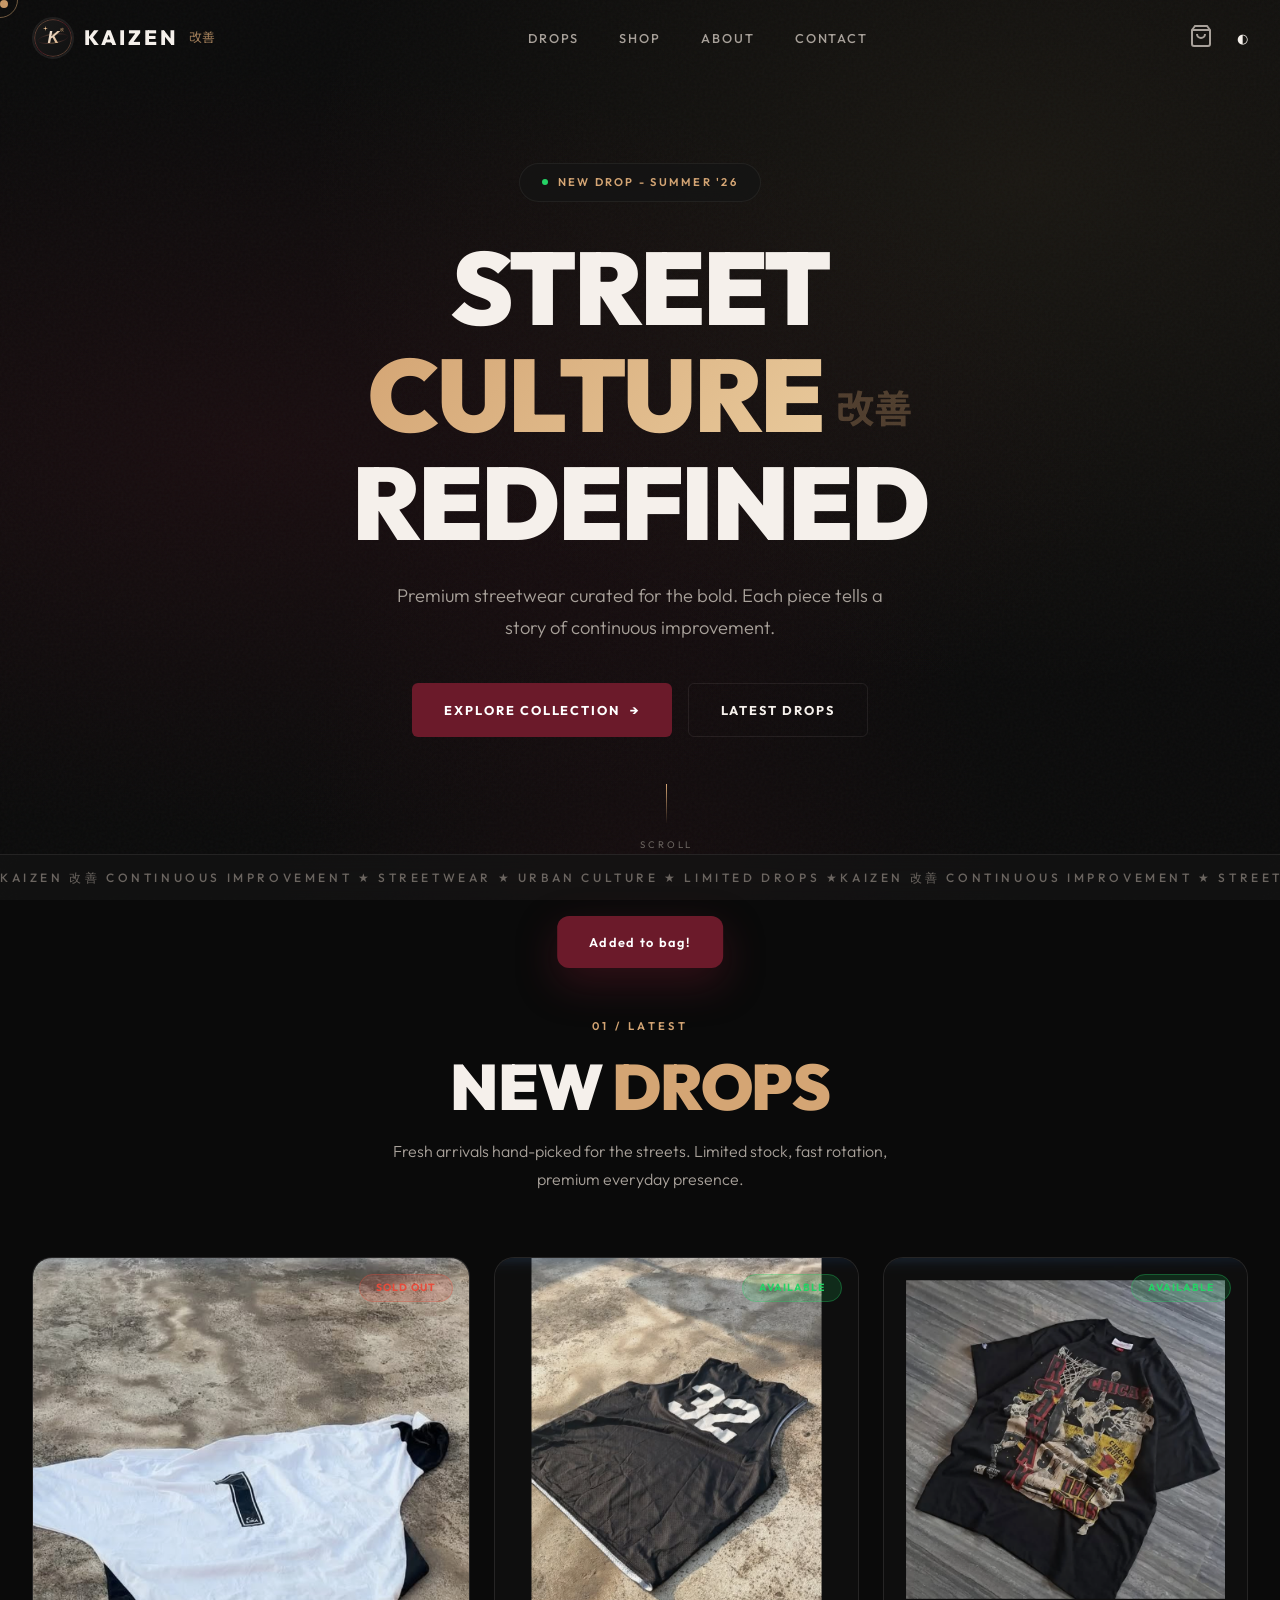
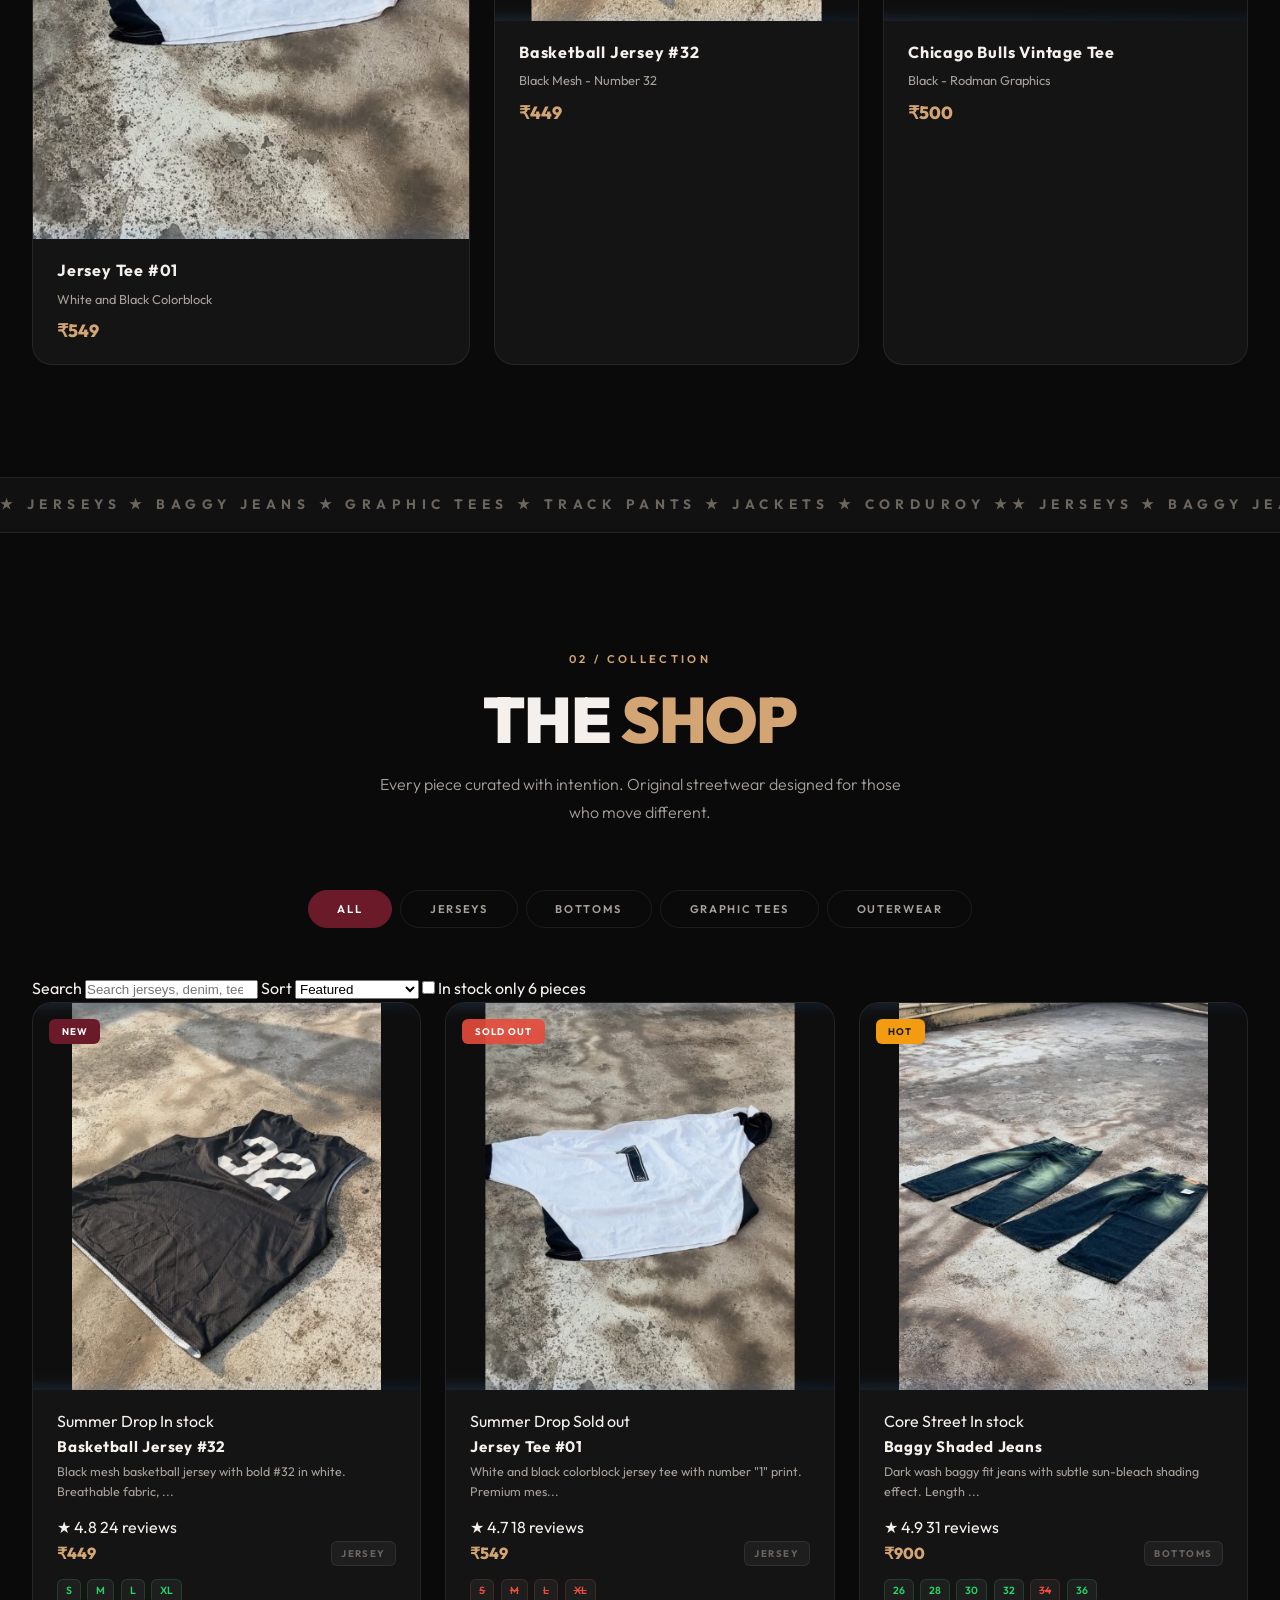
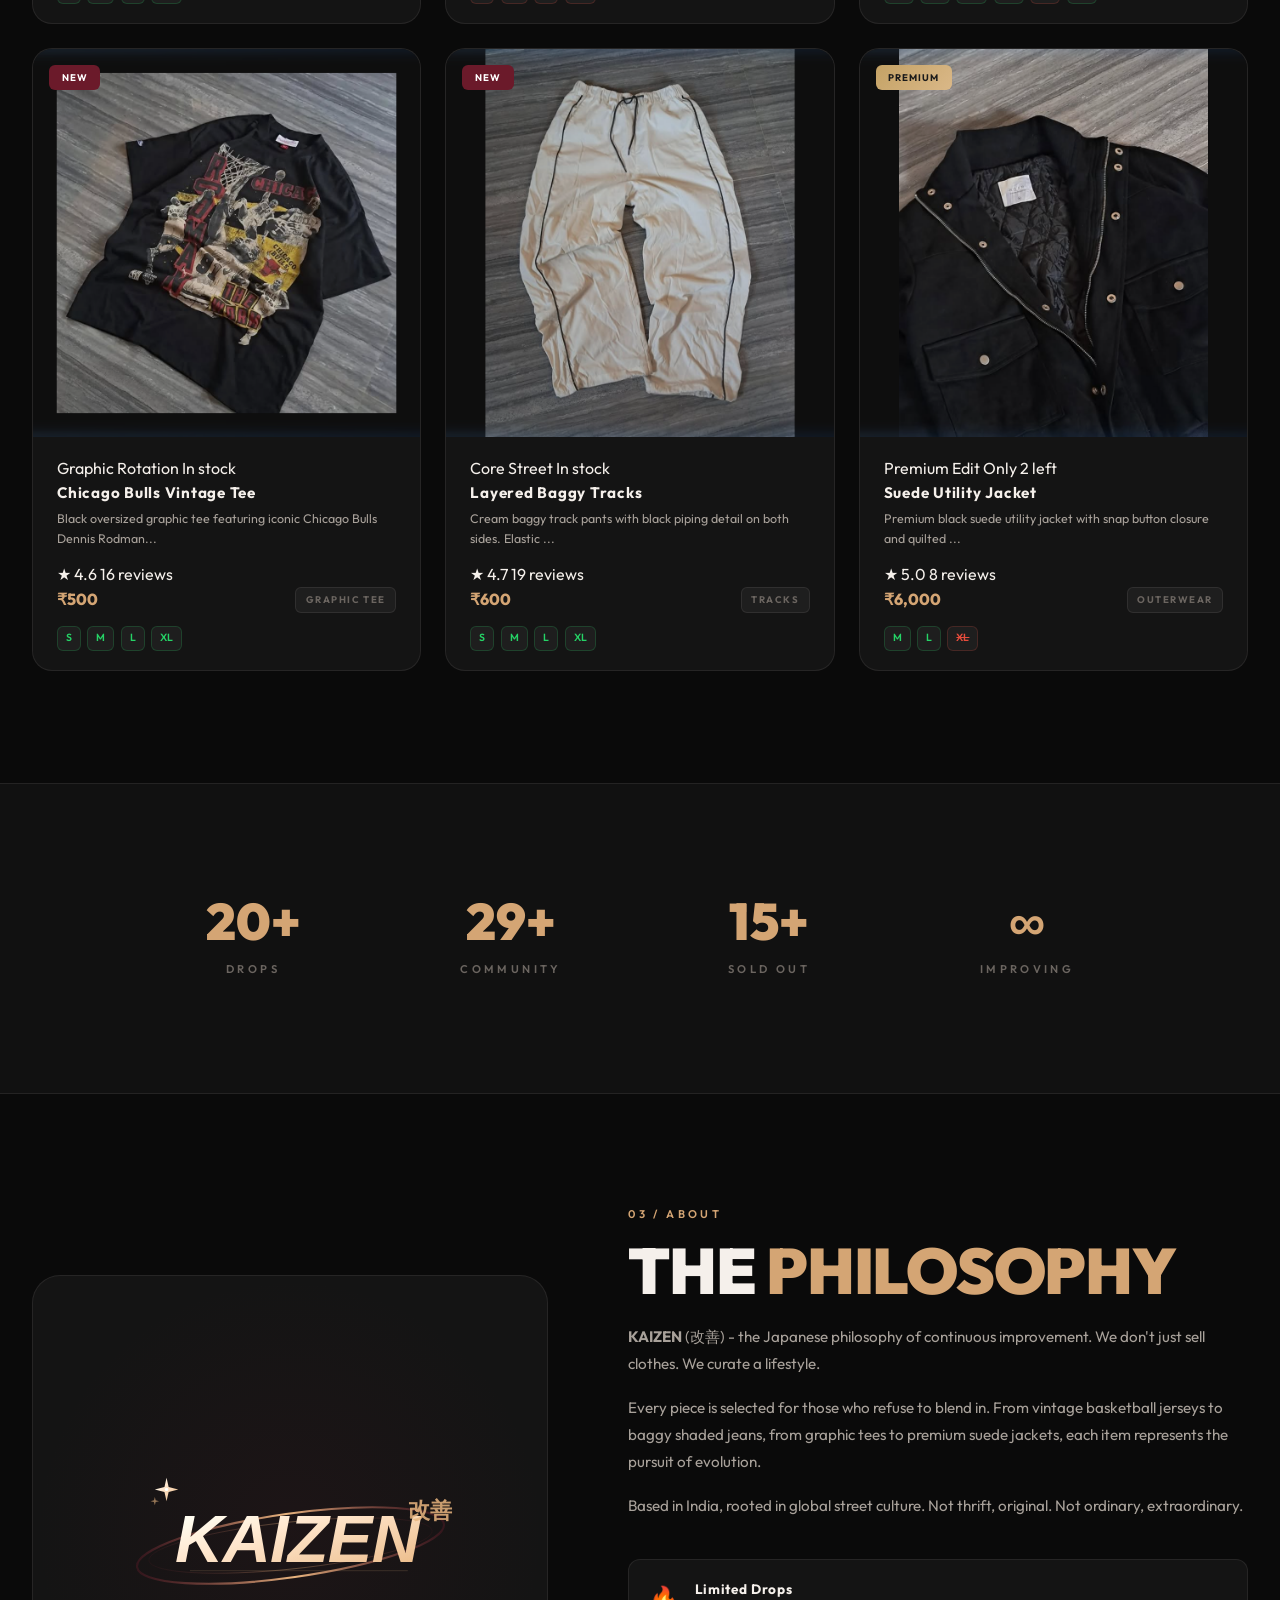
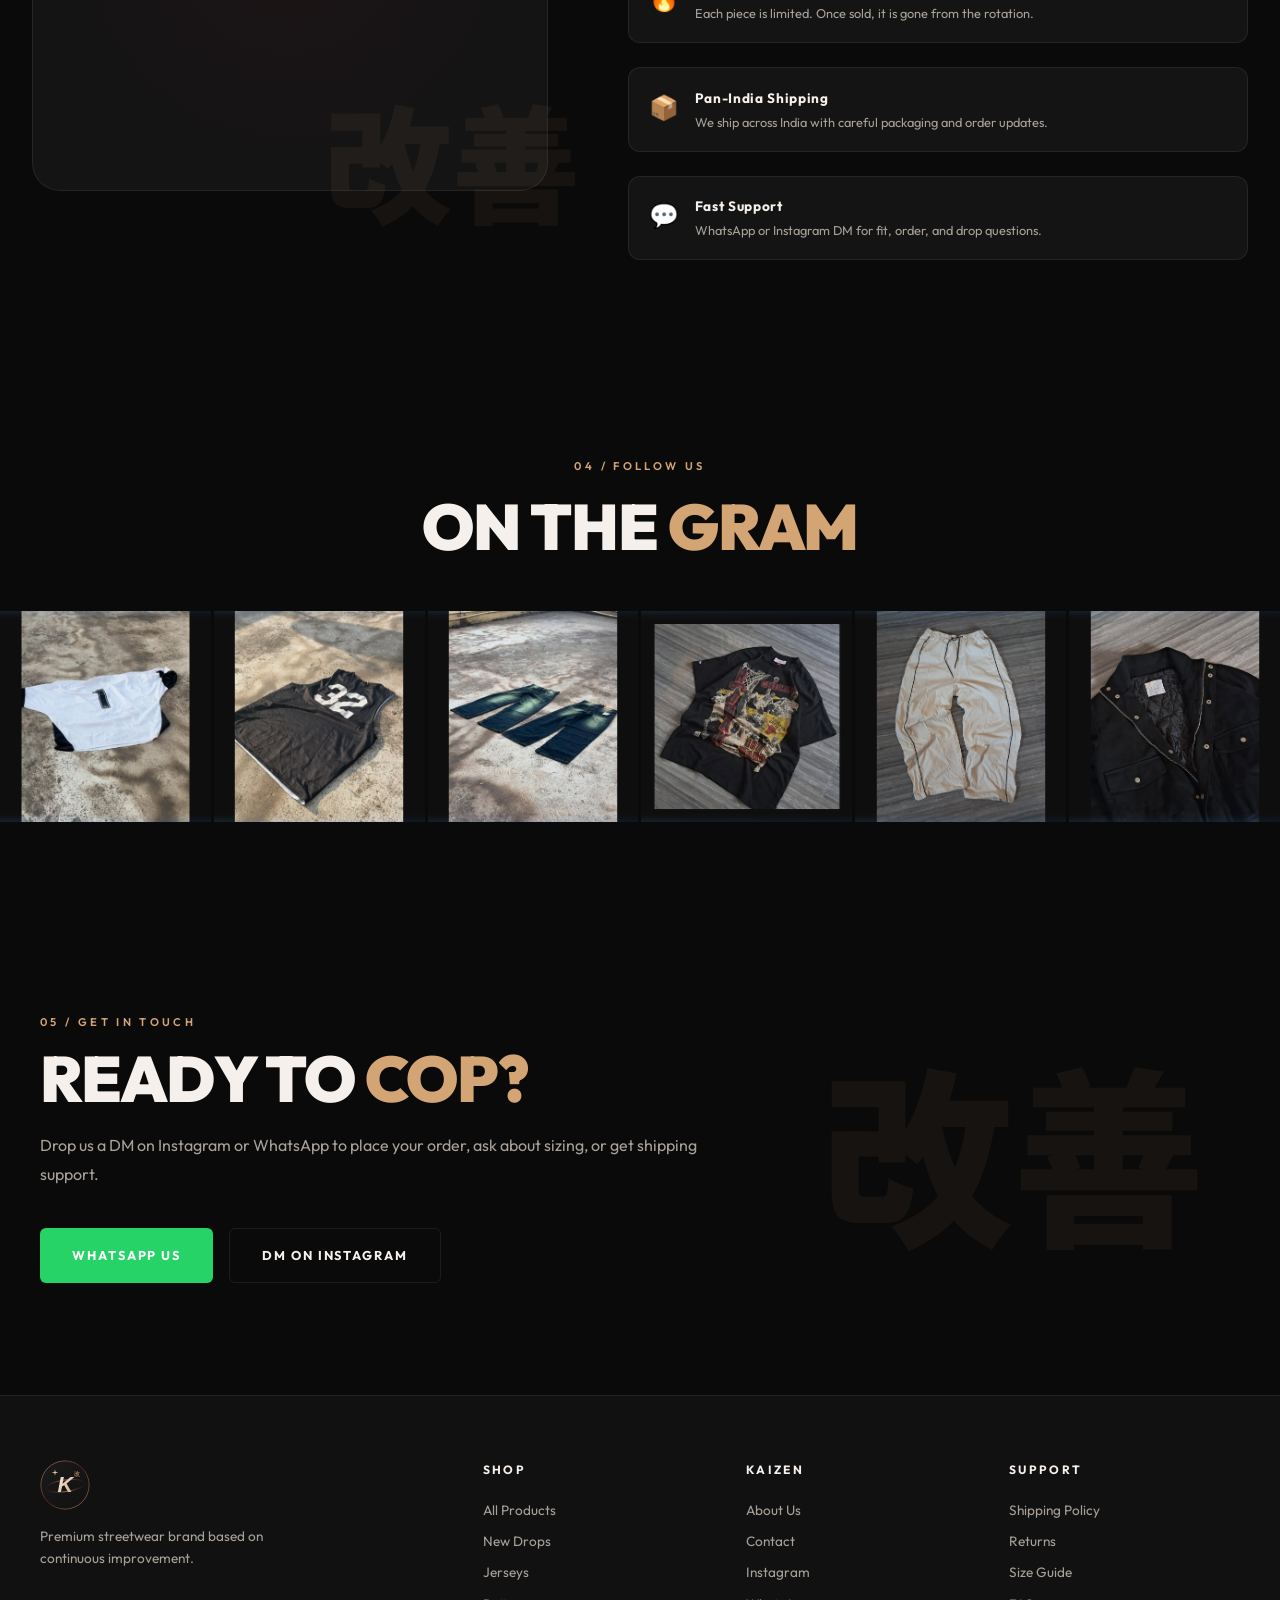
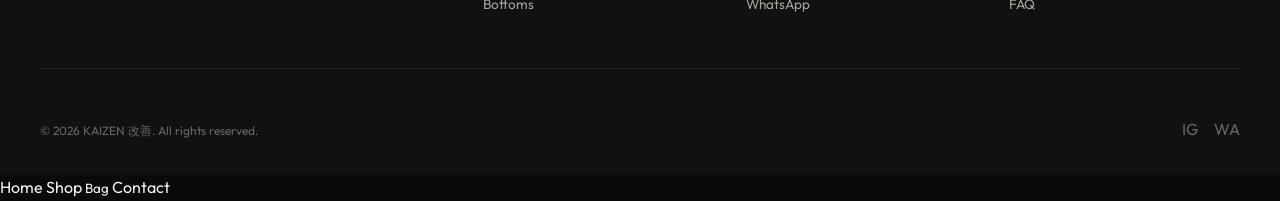
==== commit dd740dd8: "Update web application files" ====
--- a/index.html
+++ b/index.html
@@ -3,9 +3,15 @@
 <head>
     <meta charset="UTF-8">
     <meta name="viewport" content="width=device-width, initial-scale=1.0">
-    <title>KAIZEN 改善 — Streetwear That Evolves</title>
-    <meta name="description" content="KAIZEN — Premium Indian streetwear brand. Shop jerseys, baggy jeans, graphic tees, track pants & jackets. Based on continuous improvement. DM to cop.">
+    <title>KAIZEN 改善 - Streetwear That Evolves</title>
+    <meta name="description" content="KAIZEN - Premium Indian streetwear brand. Shop limited jerseys, baggy jeans, graphic tees, track pants, and outerwear built on continuous improvement.">
     <meta name="keywords" content="KAIZEN, streetwear, Indian streetwear, jerseys, baggy jeans, graphic tees, track pants, jackets, urban fashion">
+    <link rel="canonical" href="index.html">
+    <meta property="og:title" content="KAIZEN 改善 - Streetwear That Evolves">
+    <meta property="og:description" content="Premium Indian streetwear built on continuous improvement. Shop limited jerseys, denim, tees, tracks, and outerwear.">
+    <meta property="og:image" content="images/logo.png">
+    <meta property="og:type" content="website">
+    <meta name="twitter:card" content="summary_large_image">
     <link rel="preconnect" href="https://fonts.googleapis.com">
     <link rel="preconnect" href="https://fonts.gstatic.com" crossorigin>
     <link href="https://fonts.googleapis.com/css2?family=Outfit:wght@300;400;500;600;700;800;900&family=Noto+Sans+JP:wght@400;700;900&display=swap" rel="stylesheet">
@@ -13,7 +19,6 @@
     <link rel="icon" type="image/svg+xml" href="images/logo-mark.svg">
 </head>
 <body>
-    <!-- Preloader -->
     <div id="preloader">
         <div class="preloader-inner">
             <div class="preloader-logo">改善</div>
@@ -22,11 +27,9 @@
         </div>
     </div>
 
-    <!-- Custom Cursor -->
     <div id="cursor" class="cursor"></div>
     <div id="cursor-follower" class="cursor-follower"></div>
 
-    <!-- Navigation -->
     <nav id="navbar">
         <div class="nav-container">
             <a href="#hero" class="nav-logo">
@@ -42,14 +45,17 @@
             </ul>
             <div class="nav-actions">
                 <button id="cart-btn" class="cart-btn" aria-label="Shopping cart">
-                    <svg width="24" height="24" viewBox="0 0 24 24" fill="none" stroke="currentColor" stroke-width="2">
+                    <svg width="24" height="24" viewBox="0 0 24 24" fill="none" stroke="currentColor" stroke-width="2" aria-hidden="true">
                         <path d="M6 2L3 6v14a2 2 0 0 0 2 2h14a2 2 0 0 0 2-2V6l-3-4z"/>
                         <line x1="3" y1="6" x2="21" y2="6"/>
                         <path d="M16 10a4 4 0 0 1-8 0"/>
                     </svg>
                     <span id="cart-count" class="cart-count">0</span>
                 </button>
-                <button id="menu-toggle" class="menu-toggle" aria-label="Toggle menu">
+                <button id="theme-toggle" class="theme-toggle" aria-label="Toggle theme" title="Toggle theme">
+                    <span class="theme-toggle-icon">◐</span>
+                </button>
+                <button id="menu-toggle" class="menu-toggle" aria-label="Toggle menu" aria-expanded="false">
                     <span></span>
                     <span></span>
                     <span></span>
@@ -58,7 +64,6 @@
         </div>
     </nav>
 
-    <!-- Mobile Menu -->
     <div id="mobile-menu" class="mobile-menu">
         <div class="mobile-menu-bg"></div>
         <div class="mobile-menu-content">
@@ -69,14 +74,13 @@
                 <li><a href="#contact">CONTACT</a></li>
             </ul>
             <div class="mobile-menu-footer">
-                <a href="https://www.instagram.com/kaizenn.co/" target="_blank" class="mobile-social">@kaizenn.co</a>
+                <a href="https://www.instagram.com/kaizenn.co/" target="_blank" rel="noopener" class="mobile-social">@kaizenn.co</a>
             </div>
         </div>
     </div>
 
-    <!-- Cart Sidebar -->
     <div id="cart-overlay" class="cart-overlay"></div>
-    <aside id="cart-sidebar" class="cart-sidebar">
+    <aside id="cart-sidebar" class="cart-sidebar" aria-label="Shopping cart">
         <div class="cart-header">
             <h3>YOUR BAG <span class="cart-header-jp">袋</span></h3>
             <button id="cart-close" class="cart-close" aria-label="Close cart">&times;</button>
@@ -93,21 +97,17 @@
                 <span>TOTAL</span>
                 <span id="cart-total-price">₹0</span>
             </div>
-            <a href="https://wa.me/6294685973" target="_blank" class="btn-primary btn-checkout">
-                CHECKOUT VIA WHATSAPP
-                <svg width="20" height="20" viewBox="0 0 24 24" fill="currentColor"><path d="M17.472 14.382c-.297-.149-1.758-.867-2.03-.967-.273-.099-.471-.148-.67.15-.197.297-.767.966-.94 1.164-.173.199-.347.223-.644.075-.297-.15-1.255-.463-2.39-1.475-.883-.788-1.48-1.761-1.653-2.059-.173-.297-.018-.458.13-.606.134-.133.298-.347.446-.52.149-.174.198-.298.298-.497.099-.198.05-.371-.025-.52-.075-.149-.669-1.612-.916-2.207-.242-.579-.487-.5-.669-.51-.173-.008-.371-.01-.57-.01-.198 0-.52.074-.792.372-.272.297-1.04 1.016-1.04 2.479 0 1.462 1.065 2.875 1.213 3.074.149.198 2.096 3.2 5.077 4.487.709.306 1.262.489 1.694.625.712.227 1.36.195 1.871.118.571-.085 1.758-.719 2.006-1.413.248-.694.248-1.289.173-1.413-.074-.124-.272-.198-.57-.347m-5.421 7.403h-.004a9.87 9.87 0 01-5.031-1.378l-.361-.214-3.741.982.998-3.648-.235-.374a9.86 9.86 0 01-1.51-5.26c.001-5.45 4.436-9.884 9.888-9.884 2.64 0 5.122 1.03 6.988 2.898a9.825 9.825 0 012.893 6.994c-.003 5.45-4.437 9.884-9.885 9.884m8.413-18.297A11.815 11.815 0 0012.05 0C5.495 0 .16 5.335.157 11.892c0 2.096.547 4.142 1.588 5.945L.057 24l6.305-1.654a11.882 11.882 0 005.683 1.448h.005c6.554 0 11.89-5.335 11.893-11.893a11.821 11.821 0 00-3.48-8.413z"/></svg>
-            </a>
+            <a href="checkout.html" class="btn-primary btn-checkout">PROCEED TO CHECKOUT</a>
         </div>
     </aside>
 
-    <!-- Hero Section -->
     <section id="hero" class="hero">
         <div class="hero-bg-overlay"></div>
         <div class="hero-grain"></div>
         <div class="hero-content">
             <div class="hero-badge">
                 <span class="badge-dot"></span>
-                NEW DROP — SUMMER '26
+                NEW DROP - SUMMER '26
             </div>
             <h1 class="hero-title">
                 <span class="hero-title-line" data-animation="slide-up">
@@ -129,9 +129,7 @@
                     EXPLORE COLLECTION
                     <span class="btn-arrow">→</span>
                 </a>
-                <a href="#drops" class="btn-secondary">
-                    LATEST DROPS
-                </a>
+                <a href="#drops" class="btn-secondary">LATEST DROPS</a>
             </div>
         </div>
         <div class="hero-scroll-indicator" data-animation="fade-up" style="--delay: 0.7s">
@@ -140,63 +138,55 @@
         </div>
         <div class="hero-marquee">
             <div class="marquee-track">
-                <span>KAIZEN 改善 CONTINUOUS IMPROVEMENT ★ STREETWEAR ★ URBAN CULTURE ★ DM TO COP ★ </span>
-                <span>KAIZEN 改善 CONTINUOUS IMPROVEMENT ★ STREETWEAR ★ URBAN CULTURE ★ DM TO COP ★ </span>
-            </div>
-        </div>
-    </section>
-
-    <!-- Latest Drops / Featured -->
+                <span>KAIZEN 改善 CONTINUOUS IMPROVEMENT ★ STREETWEAR ★ URBAN CULTURE ★ LIMITED DROPS ★ </span>
+                <span>KAIZEN 改善 CONTINUOUS IMPROVEMENT ★ STREETWEAR ★ URBAN CULTURE ★ LIMITED DROPS ★ </span>
+            </div>
+        </div>
+    </section>
+
     <section id="drops" class="section drops-section">
         <div class="section-header">
             <span class="section-label">01 / LATEST</span>
             <h2 class="section-title">NEW <span class="accent">DROPS</span></h2>
-            <p class="section-desc">Fresh arrivals hand-picked for the streets. Limited stock — DM to cop before they're gone.</p>
+            <p class="section-desc">Fresh arrivals hand-picked for the streets. Limited stock, fast rotation, premium everyday presence.</p>
         </div>
         <div class="drops-grid">
-            <div class="drop-card drop-card-large" data-animation="reveal">
+            <article class="drop-card drop-card-large" data-animation="reveal">
                 <div class="drop-card-img">
-                    <img src="images/product1.png" alt="White & Black Jersey #1" loading="lazy">
-                    <div class="drop-card-overlay">
-                        <span class="drop-tag sold">SOLD OUT</span>
-                    </div>
+                    <img src="images/product1.png" alt="White and Black Jersey #1" loading="lazy" decoding="async">
+                    <div class="drop-card-overlay"><span class="drop-tag sold">SOLD OUT</span></div>
                 </div>
                 <div class="drop-card-info">
                     <h3>Jersey Tee #01</h3>
-                    <p>White & Black Colorblock</p>
+                    <p>White and Black Colorblock</p>
                     <span class="drop-price">₹549</span>
                 </div>
-            </div>
-            <div class="drop-card" data-animation="reveal" style="--delay: 0.1s">
+            </article>
+            <article class="drop-card" data-animation="reveal" style="--delay: 0.1s">
                 <div class="drop-card-img">
-                    <img src="images/product2.png" alt="Black Basketball Jersey #32" loading="lazy">
-                    <div class="drop-card-overlay">
-                        <span class="drop-tag available">AVAILABLE</span>
-                    </div>
+                    <img src="images/product2.png" alt="Black Basketball Jersey #32" loading="lazy" decoding="async">
+                    <div class="drop-card-overlay"><span class="drop-tag available">AVAILABLE</span></div>
                 </div>
                 <div class="drop-card-info">
                     <h3>Basketball Jersey #32</h3>
-                    <p>Black Mesh — Number 32</p>
+                    <p>Black Mesh - Number 32</p>
                     <span class="drop-price">₹449</span>
                 </div>
-            </div>
-            <div class="drop-card" data-animation="reveal" style="--delay: 0.2s">
+            </article>
+            <article class="drop-card" data-animation="reveal" style="--delay: 0.2s">
                 <div class="drop-card-img">
-                    <img src="images/product4.png" alt="Chicago Bulls Vintage Tee" loading="lazy">
-                    <div class="drop-card-overlay">
-                        <span class="drop-tag available">AVAILABLE</span>
-                    </div>
+                    <img src="images/product4.png" alt="Chicago Bulls Vintage Tee" loading="lazy" decoding="async">
+                    <div class="drop-card-overlay"><span class="drop-tag available">AVAILABLE</span></div>
                 </div>
                 <div class="drop-card-info">
                     <h3>Chicago Bulls Vintage Tee</h3>
-                    <p>Black — Rodman Graphics</p>
+                    <p>Black - Rodman Graphics</p>
                     <span class="drop-price">₹500</span>
                 </div>
-            </div>
-        </div>
-    </section>
-
-    <!-- Marquee Divider -->
+            </article>
+        </div>
+    </section>
+
     <div class="marquee-divider">
         <div class="marquee-track reverse">
             <span>★ JERSEYS ★ BAGGY JEANS ★ GRAPHIC TEES ★ TRACK PANTS ★ JACKETS ★ CORDUROY ★ </span>
@@ -204,15 +194,13 @@
         </div>
     </div>
 
-    <!-- Products / Shop Section -->
     <section id="products" class="section products-section">
         <div class="section-header">
             <span class="section-label">02 / COLLECTION</span>
             <h2 class="section-title">THE <span class="accent">SHOP</span></h2>
-            <p class="section-desc">Every piece curated with intention. Not thrift — original streetwear designed for those who move different.</p>
-        </div>
-
-        <!-- Category Filter -->
+            <p class="section-desc">Every piece curated with intention. Original streetwear designed for those who move different.</p>
+        </div>
+
         <div class="filter-bar" id="filter-bar">
             <button class="filter-btn active" data-filter="all">ALL</button>
             <button class="filter-btn" data-filter="jerseys">JERSEYS</button>
@@ -221,13 +209,31 @@
             <button class="filter-btn" data-filter="outerwear">OUTERWEAR</button>
         </div>
 
-        <!-- Product Grid -->
-        <div class="products-grid" id="products-grid">
-            <!-- Products will be injected dynamically via JS -->
-        </div>
-    </section>
-
-    <!-- Stats / Social Proof -->
+        <div class="shop-controls" aria-label="Shop controls">
+            <label class="search-field" for="product-search">
+                <span>Search</span>
+                <input id="product-search" type="search" placeholder="Search jerseys, denim, tees..." autocomplete="off">
+            </label>
+            <label class="select-field" for="product-sort">
+                <span>Sort</span>
+                <select id="product-sort">
+                    <option value="featured">Featured</option>
+                    <option value="new">New arrivals</option>
+                    <option value="rating">Top rated</option>
+                    <option value="price-asc">Price: low to high</option>
+                    <option value="price-desc">Price: high to low</option>
+                </select>
+            </label>
+            <label class="stock-toggle">
+                <input id="stock-toggle" type="checkbox">
+                <span>In stock only</span>
+            </label>
+            <span id="product-count" class="product-count" aria-live="polite">6 pieces</span>
+        </div>
+
+        <div class="products-grid" id="products-grid" aria-live="polite"></div>
+    </section>
+
     <section class="stats-section">
         <div class="stats-grid">
             <div class="stat-item" data-animation="counter" data-target="20">
@@ -249,7 +255,6 @@
         </div>
     </section>
 
-    <!-- About Section -->
     <section id="about" class="section about-section">
         <div class="about-container">
             <div class="about-visual">
@@ -263,13 +268,13 @@
                 <h2 class="section-title">THE <span class="accent">PHILOSOPHY</span></h2>
                 <div class="about-text">
                     <p class="about-lead">
-                        <strong>KAIZEN</strong> (改善) — the Japanese philosophy of continuous improvement. We don't just sell clothes. We curate a lifestyle.
+                        <strong>KAIZEN</strong> (改善) - the Japanese philosophy of continuous improvement. We don't just sell clothes. We curate a lifestyle.
                     </p>
                     <p>
-                        Every piece in our collection is hand-selected for those who refuse to blend in. From vintage basketball jerseys to baggy shaded jeans, from graphic tees to premium suede jackets — each item represents the relentless pursuit of evolution.
+                        Every piece is selected for those who refuse to blend in. From vintage basketball jerseys to baggy shaded jeans, from graphic tees to premium suede jackets, each item represents the pursuit of evolution.
                     </p>
                     <p>
-                        Based in India, rooted in global street culture. Not thrift — original. Not ordinary — extraordinary.
+                        Based in India, rooted in global street culture. Not thrift, original. Not ordinary, extraordinary.
                     </p>
                 </div>
                 <div class="about-highlights">
@@ -277,21 +282,21 @@
                         <span class="highlight-icon">🔥</span>
                         <div>
                             <h4>Limited Drops</h4>
-                            <p>Each piece is limited. Once sold, it's gone forever.</p>
+                            <p>Each piece is limited. Once sold, it is gone from the rotation.</p>
                         </div>
                     </div>
                     <div class="highlight-item">
                         <span class="highlight-icon">📦</span>
                         <div>
                             <h4>Pan-India Shipping</h4>
-                            <p>We ship across India. Free shipping on select items.</p>
+                            <p>We ship across India with careful packaging and order updates.</p>
                         </div>
                     </div>
                     <div class="highlight-item">
                         <span class="highlight-icon">💬</span>
                         <div>
-                            <h4>DM to Cop</h4>
-                            <p>WhatsApp or Instagram DM to place your order.</p>
+                            <h4>Fast Support</h4>
+                            <p>WhatsApp or Instagram DM for fit, order, and drop questions.</p>
                         </div>
                     </div>
                 </div>
@@ -299,23 +304,22 @@
         </div>
     </section>
 
-    <!-- Instagram / Social Section -->
     <section class="social-section">
         <div class="section-header">
             <span class="section-label">04 / FOLLOW US</span>
             <h2 class="section-title">ON THE <span class="accent">GRAM</span></h2>
         </div>
-        <a href="https://www.instagram.com/kaizenn.co/" target="_blank" class="instagram-link">
+        <a href="https://www.instagram.com/kaizenn.co/" target="_blank" rel="noopener" class="instagram-link">
             <div class="instagram-grid">
-                <div class="insta-img"><img src="images/product1.png" alt="KAIZEN Product" loading="lazy"></div>
-                <div class="insta-img"><img src="images/product2.png" alt="KAIZEN Product" loading="lazy"></div>
-                <div class="insta-img"><img src="images/product3.png" alt="KAIZEN Product" loading="lazy"></div>
-                <div class="insta-img"><img src="images/product4.png" alt="KAIZEN Product" loading="lazy"></div>
-                <div class="insta-img"><img src="images/product5.png" alt="KAIZEN Product" loading="lazy"></div>
-                <div class="insta-img"><img src="images/product6.png" alt="KAIZEN Product" loading="lazy"></div>
+                <div class="insta-img"><img src="images/product1.png" alt="KAIZEN Product" loading="lazy" decoding="async"></div>
+                <div class="insta-img"><img src="images/product2.png" alt="KAIZEN Product" loading="lazy" decoding="async"></div>
+                <div class="insta-img"><img src="images/product3.png" alt="KAIZEN Product" loading="lazy" decoding="async"></div>
+                <div class="insta-img"><img src="images/product4.png" alt="KAIZEN Product" loading="lazy" decoding="async"></div>
+                <div class="insta-img"><img src="images/product5.png" alt="KAIZEN Product" loading="lazy" decoding="async"></div>
+                <div class="insta-img"><img src="images/product6.png" alt="KAIZEN Product" loading="lazy" decoding="async"></div>
             </div>
             <div class="instagram-overlay">
-                <svg width="48" height="48" viewBox="0 0 24 24" fill="none" stroke="white" stroke-width="1.5">
+                <svg width="48" height="48" viewBox="0 0 24 24" fill="none" stroke="white" stroke-width="1.5" aria-hidden="true">
                     <rect x="2" y="2" width="20" height="20" rx="5"/>
                     <circle cx="12" cy="12" r="5"/>
                     <circle cx="17.5" cy="6.5" r="1.5" fill="white" stroke="none"/>
@@ -325,28 +329,17 @@
         </a>
     </section>
 
-    <!-- Contact / CTA Section -->
     <section id="contact" class="section contact-section">
         <div class="contact-container">
             <div class="contact-content">
                 <span class="section-label">05 / GET IN TOUCH</span>
                 <h2 class="section-title">READY TO <span class="accent">COP?</span></h2>
                 <p class="contact-desc">
-                    Drop us a DM on Instagram or WhatsApp to place your order. We respond fast — because great streetwear shouldn't wait.
+                    Drop us a DM on Instagram or WhatsApp to place your order, ask about sizing, or get shipping support.
                 </p>
                 <div class="contact-actions">
-                    <a href="https://wa.me/6294685973" target="_blank" class="btn-primary btn-whatsapp">
-                        <svg width="24" height="24" viewBox="0 0 24 24" fill="currentColor"><path d="M17.472 14.382c-.297-.149-1.758-.867-2.03-.967-.273-.099-.471-.148-.67.15-.197.297-.767.966-.94 1.164-.173.199-.347.223-.644.075-.297-.15-1.255-.463-2.39-1.475-.883-.788-1.48-1.761-1.653-2.059-.173-.297-.018-.458.13-.606.134-.133.298-.347.446-.52.149-.174.198-.298.298-.497.099-.198.05-.371-.025-.52-.075-.149-.669-1.612-.916-2.207-.242-.579-.487-.5-.669-.51-.173-.008-.371-.01-.57-.01-.198 0-.52.074-.792.372-.272.297-1.04 1.016-1.04 2.479 0 1.462 1.065 2.875 1.213 3.074.149.198 2.096 3.2 5.077 4.487.709.306 1.262.489 1.694.625.712.227 1.36.195 1.871.118.571-.085 1.758-.719 2.006-1.413.248-.694.248-1.289.173-1.413-.074-.124-.272-.198-.57-.347m-5.421 7.403h-.004a9.87 9.87 0 01-5.031-1.378l-.361-.214-3.741.982.998-3.648-.235-.374a9.86 9.86 0 01-1.51-5.26c.001-5.45 4.436-9.884 9.888-9.884 2.64 0 5.122 1.03 6.988 2.898a9.825 9.825 0 012.893 6.994c-.003 5.45-4.437 9.884-9.885 9.884m8.413-18.297A11.815 11.815 0 0012.05 0C5.495 0 .16 5.335.157 11.892c0 2.096.547 4.142 1.588 5.945L.057 24l6.305-1.654a11.882 11.882 0 005.683 1.448h.005c6.554 0 11.89-5.335 11.893-11.893a11.821 11.821 0 00-3.48-8.413z"/></svg>
-                        WHATSAPP US
-                    </a>
-                    <a href="https://www.instagram.com/kaizenn.co/" target="_blank" class="btn-secondary btn-insta">
-                        <svg width="24" height="24" viewBox="0 0 24 24" fill="none" stroke="currentColor" stroke-width="2">
-                            <rect x="2" y="2" width="20" height="20" rx="5"/>
-                            <circle cx="12" cy="12" r="5"/>
-                            <circle cx="17.5" cy="6.5" r="1.5" fill="currentColor" stroke="none"/>
-                        </svg>
-                        DM ON INSTAGRAM
-                    </a>
+                    <a href="https://wa.me/6294685973" target="_blank" rel="noopener" class="btn-primary btn-whatsapp">WHATSAPP US</a>
+                    <a href="https://www.instagram.com/kaizenn.co/" target="_blank" rel="noopener" class="btn-secondary btn-insta">DM ON INSTAGRAM</a>
                 </div>
             </div>
             <div class="contact-visual">
@@ -355,7 +348,6 @@
         </div>
     </section>
 
-    <!-- Footer -->
     <footer class="footer">
         <div class="footer-container">
             <div class="footer-top">
@@ -375,41 +367,49 @@
                         <h4>KAIZEN</h4>
                         <a href="#about">About Us</a>
                         <a href="#contact">Contact</a>
-                        <a href="https://www.instagram.com/kaizenn.co/" target="_blank">Instagram</a>
-                        <a href="https://wa.me/6294685973" target="_blank">WhatsApp</a>
+                        <a href="https://www.instagram.com/kaizenn.co/" target="_blank" rel="noopener">Instagram</a>
+                        <a href="https://wa.me/6294685973" target="_blank" rel="noopener">WhatsApp</a>
                     </div>
                     <div class="footer-col">
                         <h4>SUPPORT</h4>
-                        <a href="#">Shipping Policy</a>
-                        <a href="#">Returns</a>
-                        <a href="#">Size Guide</a>
-                        <a href="#">FAQ</a>
+                        <a href="#contact">Shipping Policy</a>
+                        <a href="#contact">Returns</a>
+                        <a href="product.html?id=3">Size Guide</a>
+                        <a href="#contact">FAQ</a>
                     </div>
                 </div>
             </div>
             <div class="footer-bottom">
                 <p>&copy; 2026 KAIZEN 改善. All rights reserved.</p>
                 <div class="footer-socials">
-                    <a href="https://www.instagram.com/kaizenn.co/" target="_blank" aria-label="Instagram">
-                        <svg width="20" height="20" viewBox="0 0 24 24" fill="none" stroke="currentColor" stroke-width="2">
-                            <rect x="2" y="2" width="20" height="20" rx="5"/>
-                            <circle cx="12" cy="12" r="5"/>
-                            <circle cx="17.5" cy="6.5" r="1.5" fill="currentColor" stroke="none"/>
-                        </svg>
-                    </a>
-                    <a href="https://wa.me/6294685973" target="_blank" aria-label="WhatsApp">
-                        <svg width="20" height="20" viewBox="0 0 24 24" fill="currentColor"><path d="M17.472 14.382c-.297-.149-1.758-.867-2.03-.967-.273-.099-.471-.148-.67.15-.197.297-.767.966-.94 1.164-.173.199-.347.223-.644.075-.297-.15-1.255-.463-2.39-1.475-.883-.788-1.48-1.761-1.653-2.059-.173-.297-.018-.458.13-.606.134-.133.298-.347.446-.52.149-.174.198-.298.298-.497.099-.198.05-.371-.025-.52-.075-.149-.669-1.612-.916-2.207-.242-.579-.487-.5-.669-.51-.173-.008-.371-.01-.57-.01-.198 0-.52.074-.792.372-.272.297-1.04 1.016-1.04 2.479 0 1.462 1.065 2.875 1.213 3.074.149.198 2.096 3.2 5.077 4.487.709.306 1.262.489 1.694.625.712.227 1.36.195 1.871.118.571-.085 1.758-.719 2.006-1.413.248-.694.248-1.289.173-1.413-.074-.124-.272-.198-.57-.347m-5.421 7.403h-.004a9.87 9.87 0 01-5.031-1.378l-.361-.214-3.741.982.998-3.648-.235-.374a9.86 9.86 0 01-1.51-5.26c.001-5.45 4.436-9.884 9.888-9.884 2.64 0 5.122 1.03 6.988 2.898a9.825 9.825 0 012.893 6.994c-.003 5.45-4.437 9.884-9.885 9.884m8.413-18.297A11.815 11.815 0 0012.05 0C5.495 0 .16 5.335.157 11.892c0 2.096.547 4.142 1.588 5.945L.057 24l6.305-1.654a11.882 11.882 0 005.683 1.448h.005c6.554 0 11.89-5.335 11.893-11.893a11.821 11.821 0 00-3.48-8.413z"/></svg>
-                    </a>
+                    <a href="https://www.instagram.com/kaizenn.co/" target="_blank" rel="noopener" aria-label="Instagram">IG</a>
+                    <a href="https://wa.me/6294685973" target="_blank" rel="noopener" aria-label="WhatsApp">WA</a>
                 </div>
             </div>
         </div>
     </footer>
 
-    <!-- Toast Notification -->
     <div id="toast" class="toast">
         <span id="toast-message">Added to bag!</span>
     </div>
 
+    <nav class="bottom-nav" aria-label="Mobile primary navigation">
+        <a href="#hero" class="active">Home</a>
+        <a href="#products">Shop</a>
+        <button id="bottom-cart-btn" type="button">Bag</button>
+        <a href="#contact">Contact</a>
+    </nav>
+
+    <script type="application/ld+json">
+    {
+        "@context": "https://schema.org",
+        "@type": "Organization",
+        "name": "KAIZEN",
+        "url": "index.html",
+        "logo": "images/logo.png",
+        "sameAs": ["https://www.instagram.com/kaizenn.co/"]
+    }
+    </script>
     <script src="data.js"></script>
     <script src="cart.js"></script>
     <script src="script.js"></script>
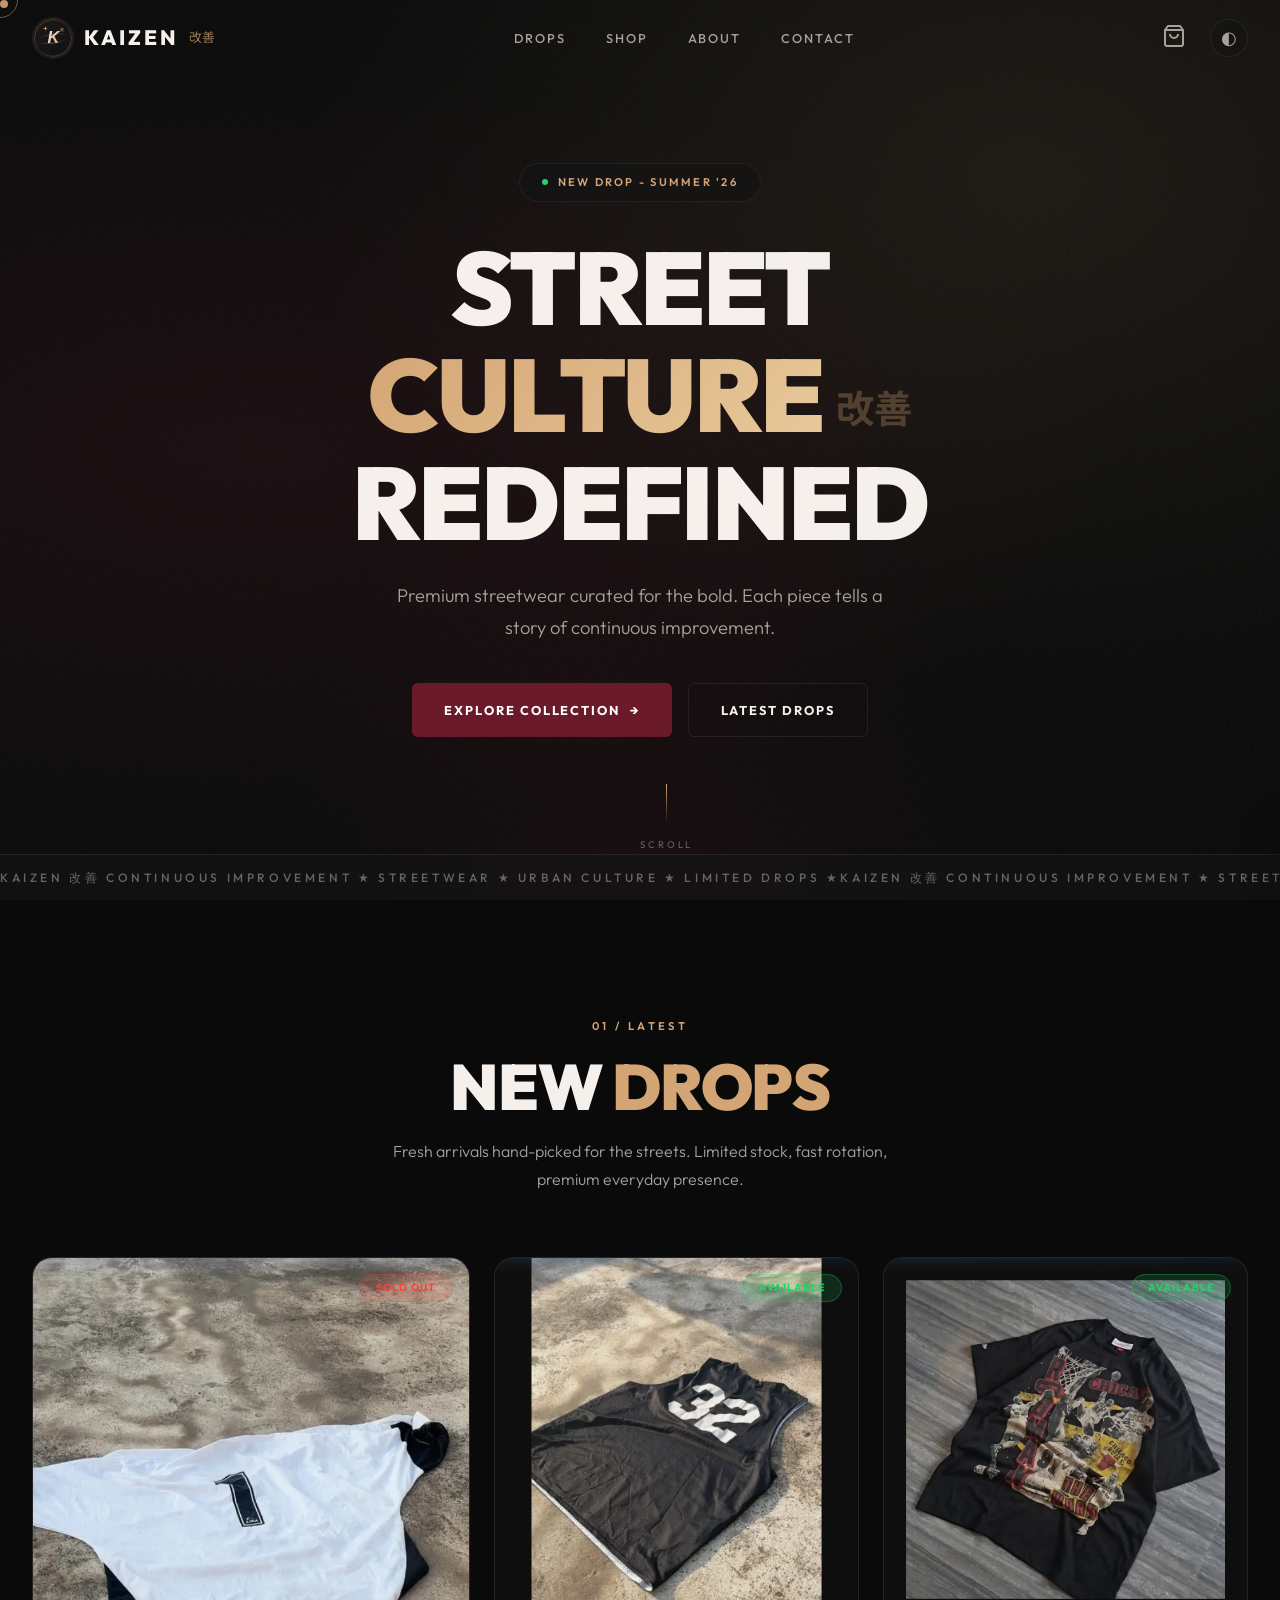
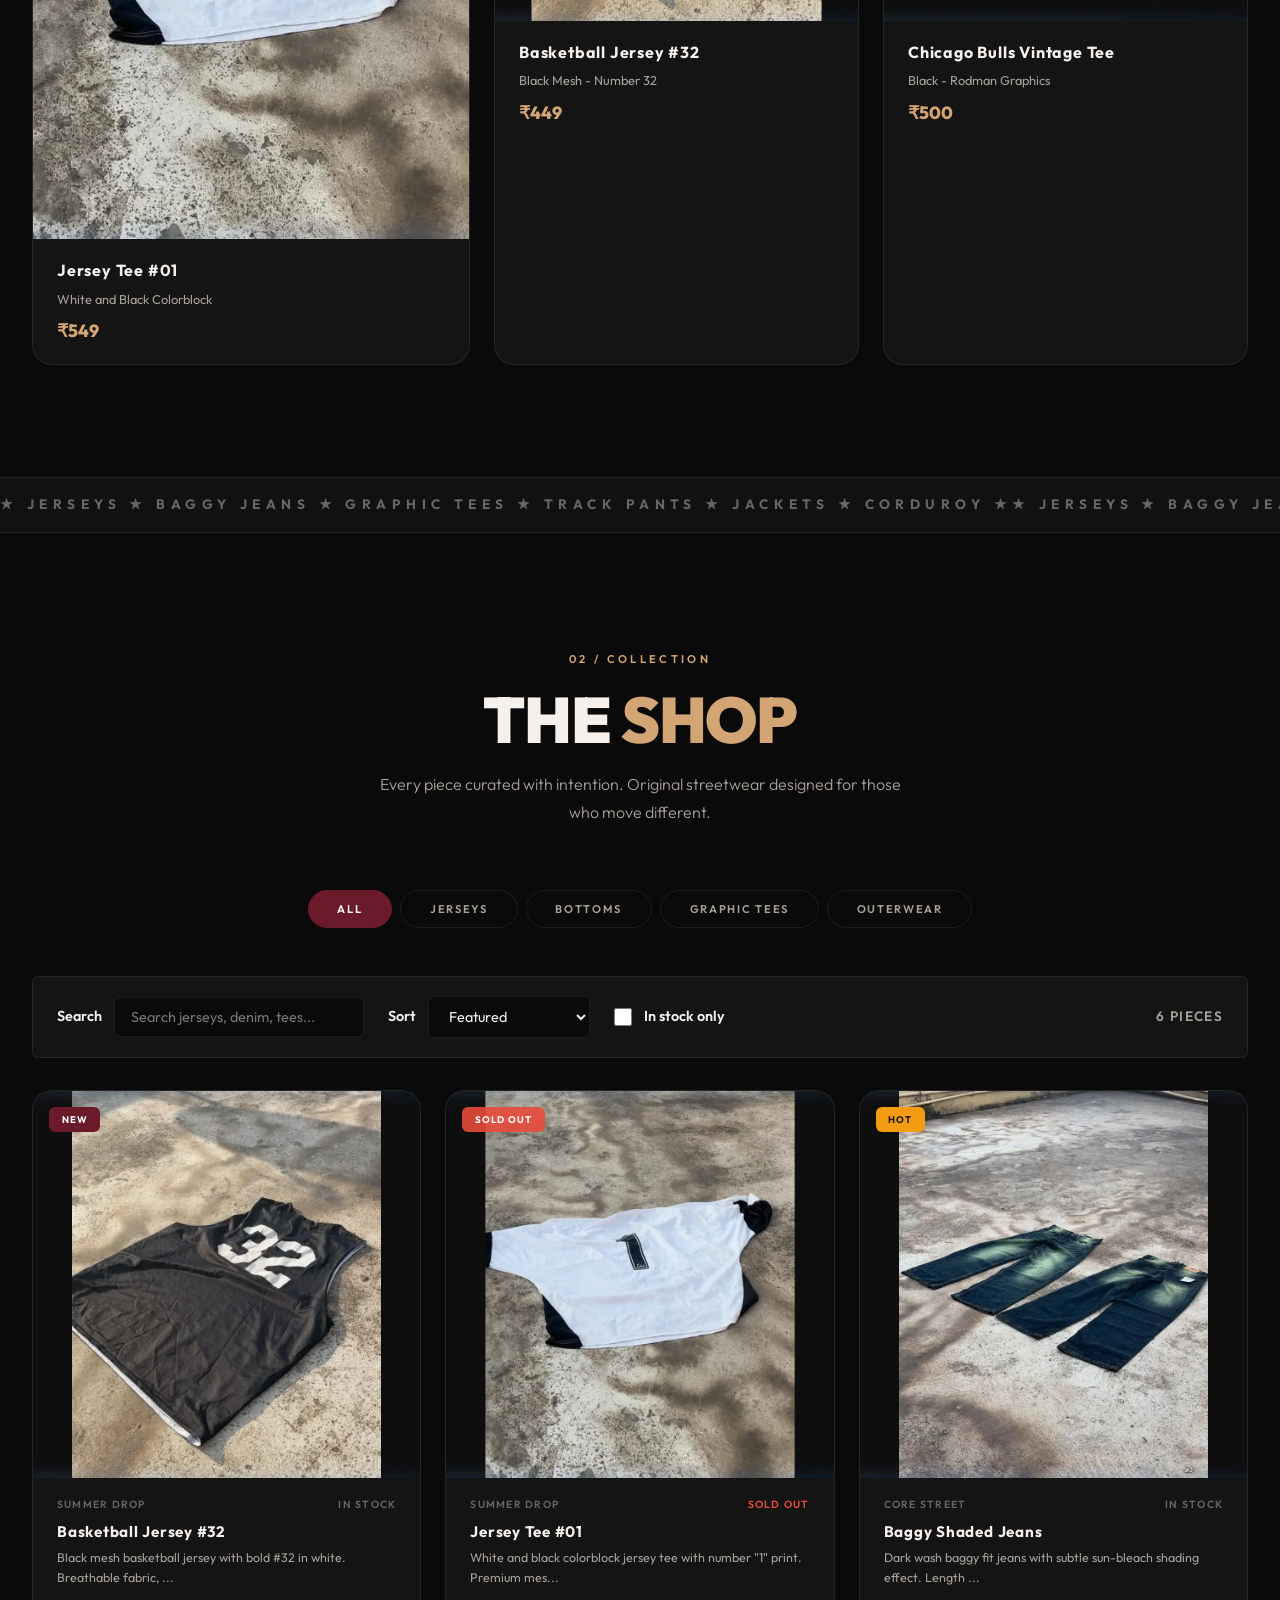
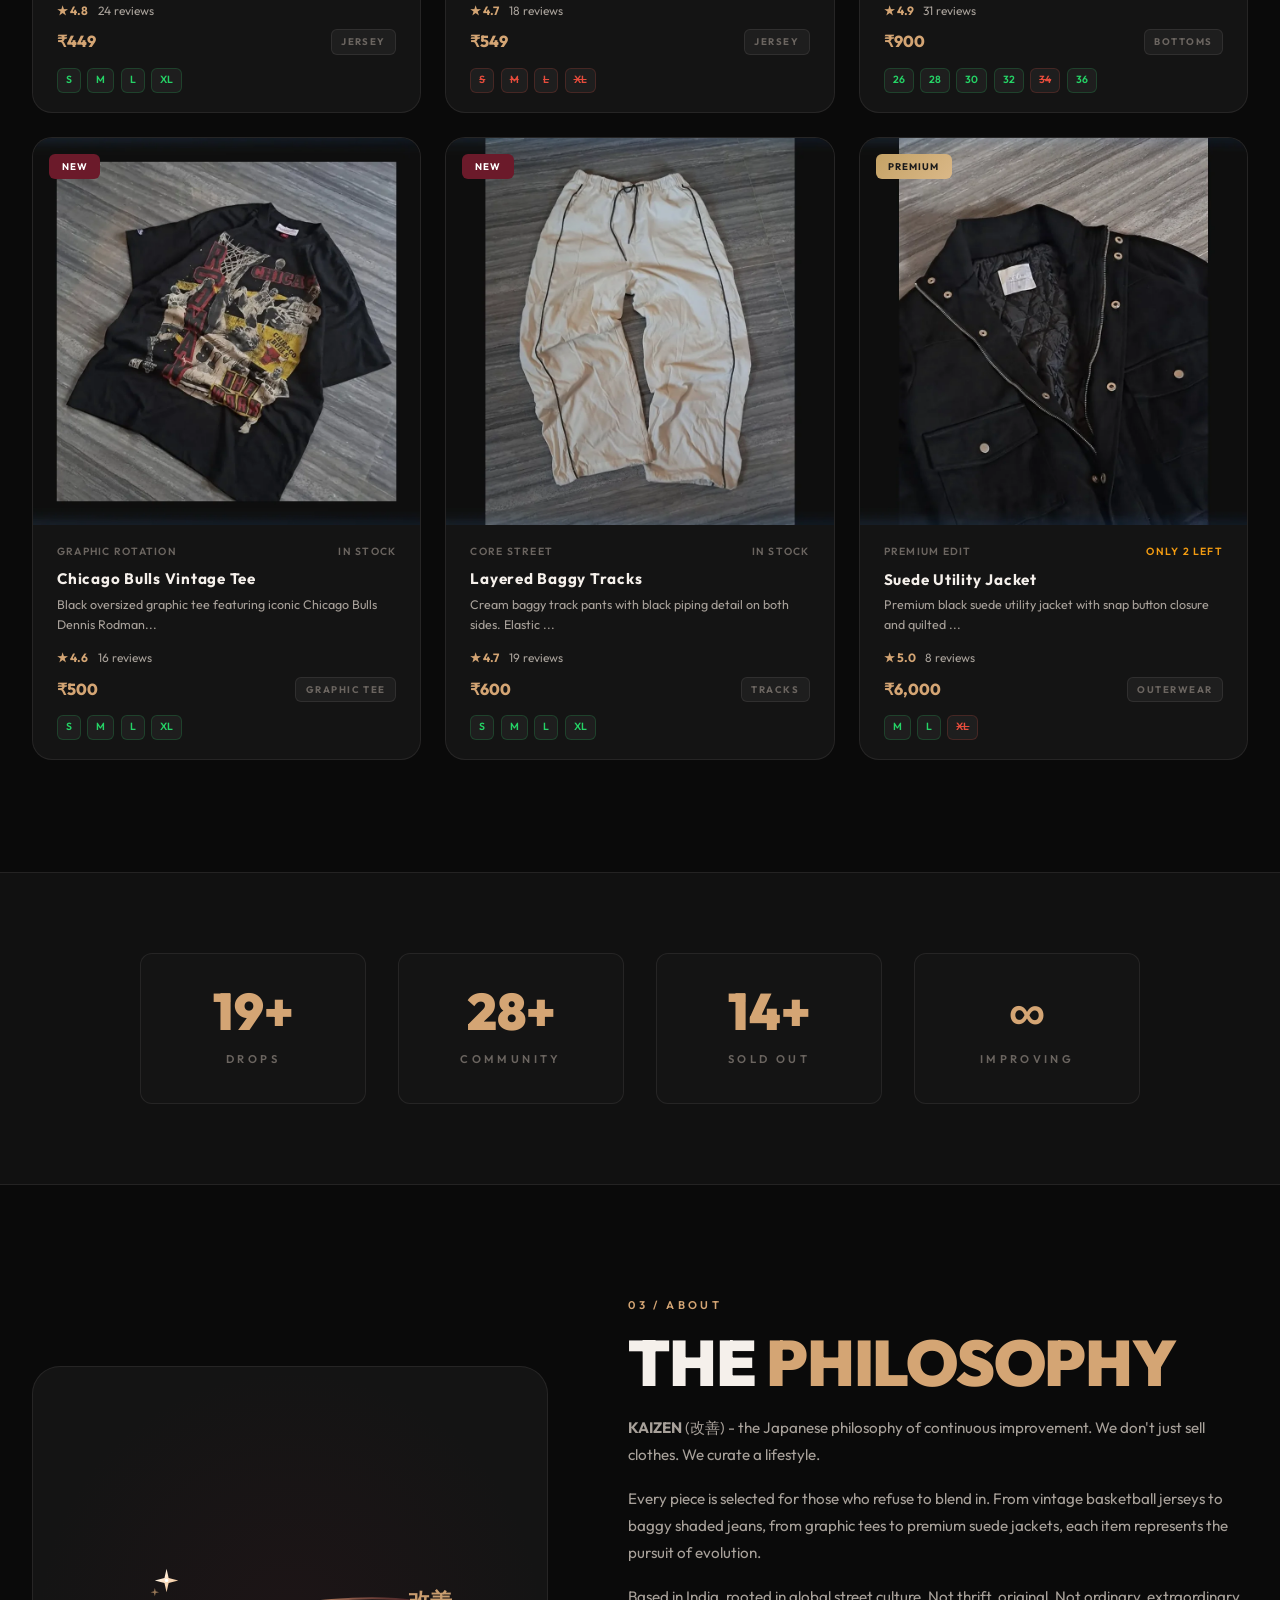
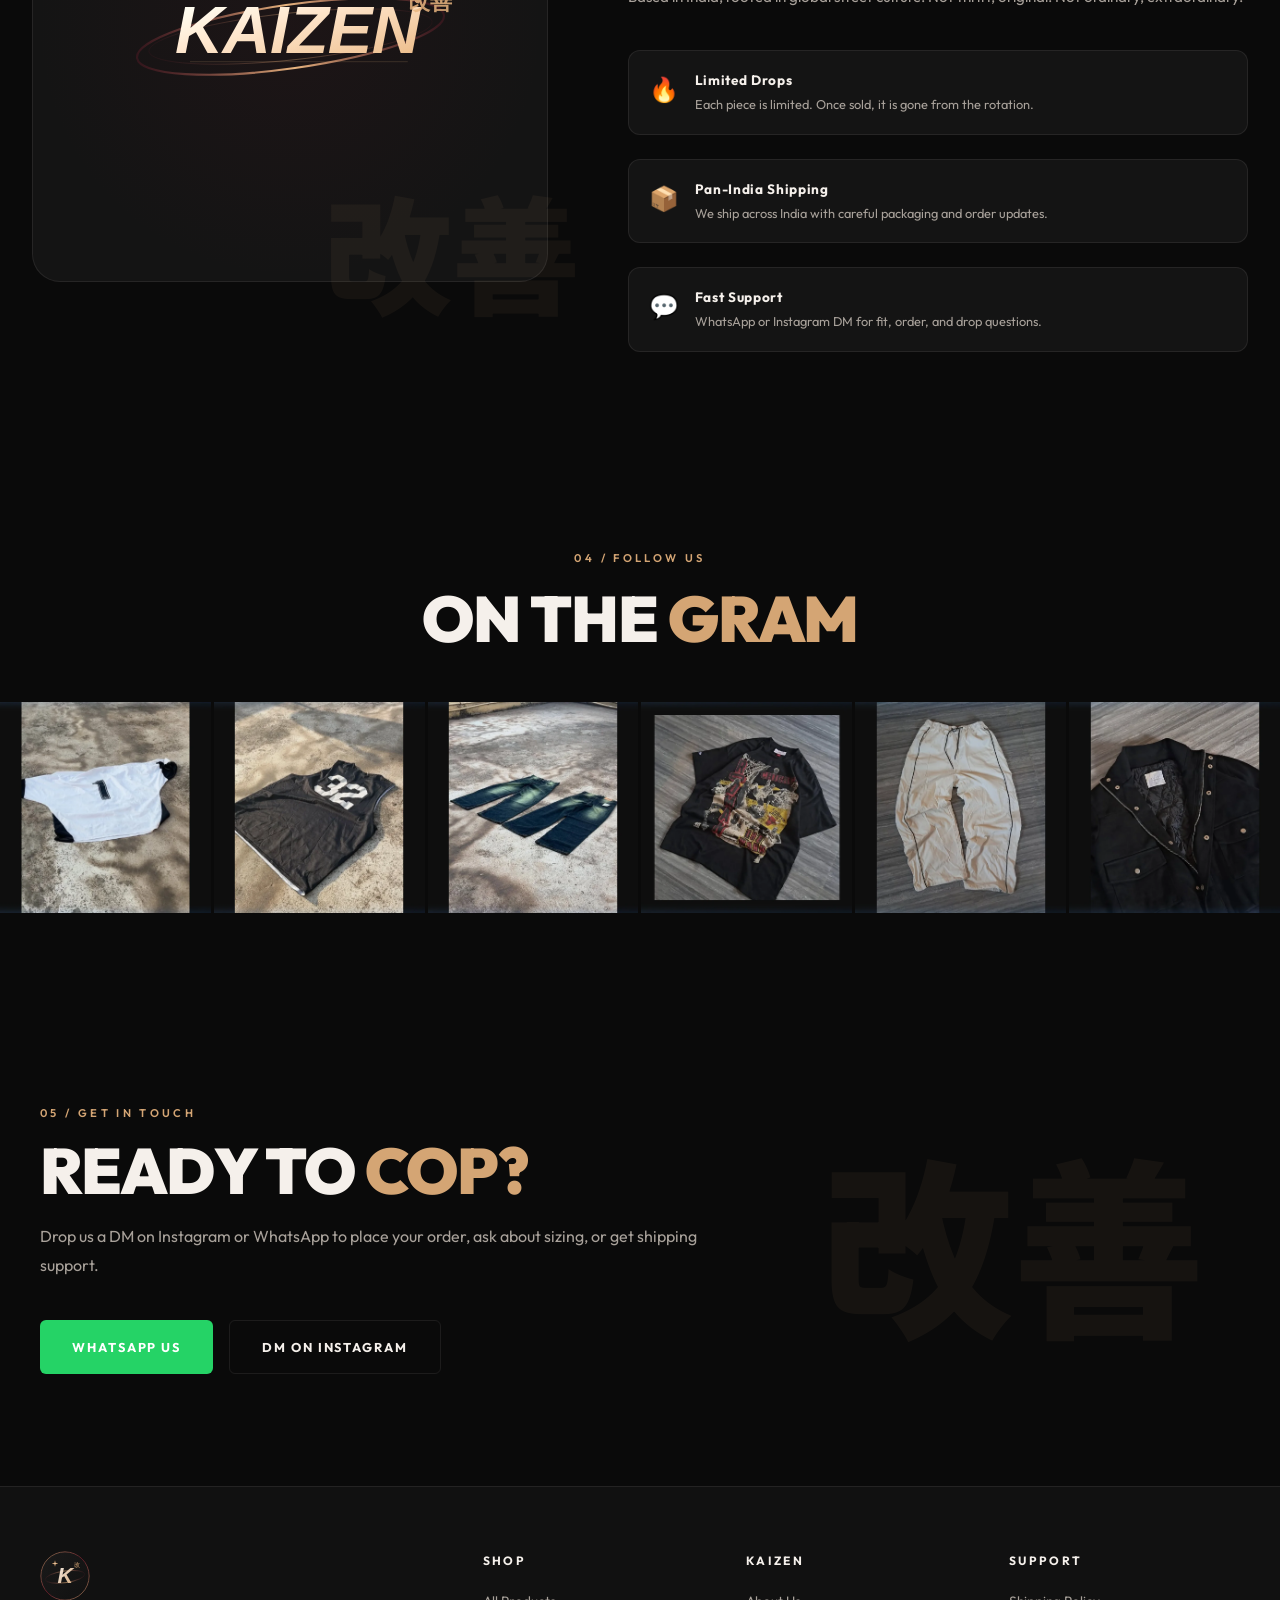
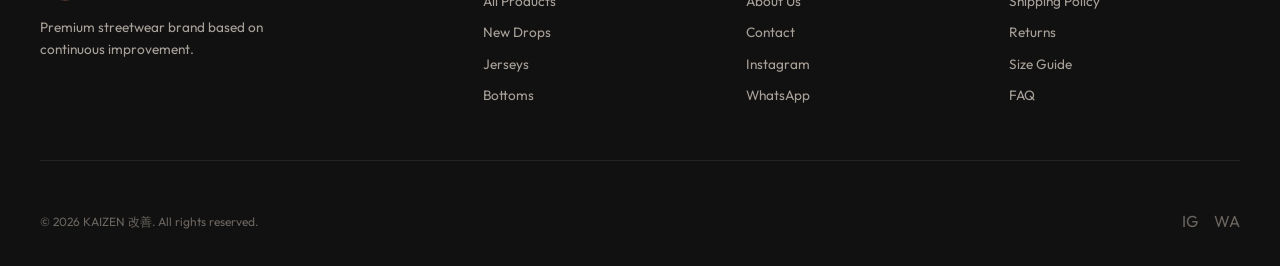
==== commit 2d288530: "Fix bugs and enhance UI with premium visual customizations" ====
--- a/index.html
+++ b/index.html
@@ -9,7 +9,7 @@
     <link rel="canonical" href="index.html">
     <meta property="og:title" content="KAIZEN 改善 - Streetwear That Evolves">
     <meta property="og:description" content="Premium Indian streetwear built on continuous improvement. Shop limited jerseys, denim, tees, tracks, and outerwear.">
-    <meta property="og:image" content="images/logo.png">
+    <meta property="og:image" content="images/logo.webp">
     <meta property="og:type" content="website">
     <meta name="twitter:card" content="summary_large_image">
     <link rel="preconnect" href="https://fonts.googleapis.com">
@@ -153,7 +153,7 @@
         <div class="drops-grid">
             <article class="drop-card drop-card-large" data-animation="reveal">
                 <div class="drop-card-img">
-                    <img src="images/product1.png" alt="White and Black Jersey #1" loading="lazy" decoding="async">
+                    <img src="images/product1.webp" alt="White and Black Jersey #1" loading="lazy" decoding="async">
                     <div class="drop-card-overlay"><span class="drop-tag sold">SOLD OUT</span></div>
                 </div>
                 <div class="drop-card-info">
@@ -164,7 +164,7 @@
             </article>
             <article class="drop-card" data-animation="reveal" style="--delay: 0.1s">
                 <div class="drop-card-img">
-                    <img src="images/product2.png" alt="Black Basketball Jersey #32" loading="lazy" decoding="async">
+                    <img src="images/product2.webp" alt="Black Basketball Jersey #32" loading="lazy" decoding="async">
                     <div class="drop-card-overlay"><span class="drop-tag available">AVAILABLE</span></div>
                 </div>
                 <div class="drop-card-info">
@@ -175,7 +175,7 @@
             </article>
             <article class="drop-card" data-animation="reveal" style="--delay: 0.2s">
                 <div class="drop-card-img">
-                    <img src="images/product4.png" alt="Chicago Bulls Vintage Tee" loading="lazy" decoding="async">
+                    <img src="images/product4.webp" alt="Chicago Bulls Vintage Tee" loading="lazy" decoding="async">
                     <div class="drop-card-overlay"><span class="drop-tag available">AVAILABLE</span></div>
                 </div>
                 <div class="drop-card-info">
@@ -311,12 +311,12 @@
         </div>
         <a href="https://www.instagram.com/kaizenn.co/" target="_blank" rel="noopener" class="instagram-link">
             <div class="instagram-grid">
-                <div class="insta-img"><img src="images/product1.png" alt="KAIZEN Product" loading="lazy" decoding="async"></div>
-                <div class="insta-img"><img src="images/product2.png" alt="KAIZEN Product" loading="lazy" decoding="async"></div>
-                <div class="insta-img"><img src="images/product3.png" alt="KAIZEN Product" loading="lazy" decoding="async"></div>
-                <div class="insta-img"><img src="images/product4.png" alt="KAIZEN Product" loading="lazy" decoding="async"></div>
-                <div class="insta-img"><img src="images/product5.png" alt="KAIZEN Product" loading="lazy" decoding="async"></div>
-                <div class="insta-img"><img src="images/product6.png" alt="KAIZEN Product" loading="lazy" decoding="async"></div>
+                <div class="insta-img"><img src="images/product1.webp" alt="KAIZEN Product" loading="lazy" decoding="async"></div>
+                <div class="insta-img"><img src="images/product2.webp" alt="KAIZEN Product" loading="lazy" decoding="async"></div>
+                <div class="insta-img"><img src="images/product3.webp" alt="KAIZEN Product" loading="lazy" decoding="async"></div>
+                <div class="insta-img"><img src="images/product4.webp" alt="KAIZEN Product" loading="lazy" decoding="async"></div>
+                <div class="insta-img"><img src="images/product5.webp" alt="KAIZEN Product" loading="lazy" decoding="async"></div>
+                <div class="insta-img"><img src="images/product6.webp" alt="KAIZEN Product" loading="lazy" decoding="async"></div>
             </div>
             <div class="instagram-overlay">
                 <svg width="48" height="48" viewBox="0 0 24 24" fill="none" stroke="white" stroke-width="1.5" aria-hidden="true">
@@ -393,6 +393,8 @@
         <span id="toast-message">Added to bag!</span>
     </div>
 
+    <button class="back-to-top" id="back-to-top" aria-label="Back to top">↑</button>
+
     <nav class="bottom-nav" aria-label="Mobile primary navigation">
         <a href="#hero" class="active">Home</a>
         <a href="#products">Shop</a>
@@ -410,8 +412,8 @@
         "sameAs": ["https://www.instagram.com/kaizenn.co/"]
     }
     </script>
-    <script src="data.js"></script>
-    <script src="cart.js"></script>
-    <script src="script.js"></script>
+    <script type="module" src="data.js"></script>
+    <script type="module" src="cart.js"></script>
+    <script type="module" src="script.js"></script>
 </body>
 </html>
--- a/styles.css
+++ b/styles.css
@@ -1,2065 +1,8 @@
-/* ============================
-   KAIZEN 改善 — DESIGN SYSTEM
-   ============================ */
+@import url("css/variables.css");
+@import url("css/reset.css");
+@import url("css/components.css");
+@import url("css/layout.css");
+@import url("css/pages.css");
 
-:root {
-    /* Core Palette */
-    --bg-primary: #0a0a0a;
-    --bg-secondary: #111111;
-    --bg-tertiary: #1a1a1a;
-    --bg-card: #141414;
-    --bg-elevated: #1e1e1e;
-
-    /* Text */
-    --text-primary: #f5f0eb;
-    --text-secondary: #a8a19a;
-    --text-muted: #6b6560;
-    --text-accent: #f5f0eb;
-
-    /* Accent — warm maroon from brand logo */
-    --accent: #6b1a2a;
-    --accent-light: #8b2a3a;
-    --accent-glow: rgba(107, 26, 42, 0.4);
-    --accent-warm: #d4a574;
-    --accent-gold: #c4a265;
-
-    /* Glass */
-    --glass-bg: rgba(20, 20, 20, 0.7);
-    --glass-border: rgba(245, 240, 235, 0.06);
-    --glass-hover: rgba(245, 240, 235, 0.03);
-
-    /* Borders */
-    --border: rgba(245, 240, 235, 0.08);
-    --border-hover: rgba(245, 240, 235, 0.15);
-
-    /* Misc */
-    --radius-sm: 6px;
-    --radius-md: 12px;
-    --radius-lg: 20px;
-    --radius-xl: 28px;
-    --shadow-lg: 0 25px 50px -12px rgba(0,0,0,0.5);
-    --shadow-xl: 0 35px 60px -15px rgba(0,0,0,0.7);
-    --transition-fast: 0.2s cubic-bezier(0.4, 0, 0.2, 1);
-    --transition-smooth: 0.4s cubic-bezier(0.16, 1, 0.3, 1);
-    --transition-bounce: 0.5s cubic-bezier(0.34, 1.56, 0.64, 1);
-}
-
-/* ============================
-   RESET & BASE
-   ============================ */
-*, *::before, *::after {
-    margin: 0;
-    padding: 0;
-    box-sizing: border-box;
-}
-
-html {
-    scroll-behavior: smooth;
-    scrollbar-width: thin;
-    scrollbar-color: var(--accent) var(--bg-primary);
-}
-
-html::-webkit-scrollbar { width: 6px; }
-html::-webkit-scrollbar-track { background: var(--bg-primary); }
-html::-webkit-scrollbar-thumb { background: var(--accent); border-radius: 3px; }
-
-body {
-    font-family: 'Outfit', -apple-system, sans-serif;
-    background: var(--bg-primary);
-    color: var(--text-primary);
-    overflow-x: hidden;
-    line-height: 1.6;
-    -webkit-font-smoothing: antialiased;
-}
-
-img { max-width: 100%; display: block; }
-a { text-decoration: none; color: inherit; }
-button { cursor: pointer; border: none; background: none; font-family: inherit; color: inherit; }
-
-.accent { color: var(--accent-warm); }
-
-/* ============================
-   PRELOADER
-   ============================ */
-#preloader {
-    position: fixed;
-    inset: 0;
-    z-index: 10000;
-    background: var(--bg-primary);
-    display: flex;
-    align-items: center;
-    justify-content: center;
-    transition: opacity 0.6s ease, visibility 0.6s ease;
-}
-
-#preloader.hidden {
-    opacity: 0;
-    visibility: hidden;
-    pointer-events: none;
-}
-
-.preloader-inner {
-    text-align: center;
-}
-
-.preloader-logo {
-    font-family: 'Noto Sans JP', sans-serif;
-    font-size: 4rem;
-    color: var(--accent-warm);
-    animation: pulse-glow 1.5s ease-in-out infinite;
-    margin-bottom: 0.5rem;
-}
-
-.preloader-text {
-    font-size: 1.2rem;
-    letter-spacing: 0.5em;
-    color: var(--text-secondary);
-    font-weight: 300;
-    margin-bottom: 2rem;
-}
-
-.preloader-bar {
-    width: 200px;
-    height: 2px;
-    background: var(--border);
-    border-radius: 1px;
-    overflow: hidden;
-    margin: 0 auto;
-}
-
-.preloader-bar-fill {
-    height: 100%;
-    width: 0;
-    background: linear-gradient(90deg, var(--accent), var(--accent-warm));
-    border-radius: 1px;
-    animation: loader-fill 2s ease-in-out forwards;
-}
-
-@keyframes loader-fill {
-    0% { width: 0; }
-    50% { width: 70%; }
-    100% { width: 100%; }
-}
-
-@keyframes pulse-glow {
-    0%, 100% { opacity: 1; text-shadow: 0 0 20px var(--accent-glow); }
-    50% { opacity: 0.6; text-shadow: 0 0 40px var(--accent-glow); }
-}
-
-/* ============================
-   CUSTOM CURSOR
-   ============================ */
-.cursor {
-    width: 8px;
-    height: 8px;
-    background: var(--accent-warm);
-    border-radius: 50%;
-    position: fixed;
-    pointer-events: none;
-    z-index: 9999;
-    transition: transform var(--transition-fast);
-    mix-blend-mode: difference;
-}
-
-.cursor-follower {
-    width: 36px;
-    height: 36px;
-    border: 1px solid var(--accent-warm);
-    border-radius: 50%;
-    position: fixed;
-    pointer-events: none;
-    z-index: 9998;
-    transition: transform 0.15s ease-out, width 0.3s ease, height 0.3s ease, border-color 0.3s ease;
-    transform: translate(-50%, -50%);
-    opacity: 0.5;
-}
-
-.cursor-follower.hover {
-    width: 60px;
-    height: 60px;
-    border-color: var(--accent);
-    opacity: 1;
-}
-
-@media (pointer: coarse) {
-    .cursor, .cursor-follower { display: none; }
-}
-
-/* ============================
-   NAVIGATION
-   ============================ */
-#navbar {
-    position: fixed;
-    top: 0;
-    left: 0;
-    right: 0;
-    z-index: 1000;
-    padding: 1rem 0;
-    transition: all var(--transition-smooth);
-}
-
-#navbar.scrolled {
-    background: var(--glass-bg);
-    backdrop-filter: blur(20px) saturate(180%);
-    -webkit-backdrop-filter: blur(20px) saturate(180%);
-    border-bottom: 1px solid var(--glass-border);
-    padding: 0.6rem 0;
-}
-
-.nav-container {
-    max-width: 1400px;
-    margin: 0 auto;
-    padding: 0 2rem;
-    display: flex;
-    align-items: center;
-    justify-content: space-between;
-}
-
-.nav-logo {
-    display: flex;
-    align-items: center;
-    gap: 0.6rem;
-    z-index: 1001;
-}
-
-.nav-logo-img {
-    width: 42px;
-    height: 42px;
-    border-radius: 50%;
-    border: 2px solid var(--border);
-    object-fit: cover;
-    transition: border-color var(--transition-fast);
-}
-
-.nav-logo:hover .nav-logo-img {
-    border-color: var(--accent-warm);
-}
-
-.nav-logo-text {
-    font-size: 1.3rem;
-    font-weight: 800;
-    letter-spacing: 0.15em;
-}
-
-.nav-logo-jp {
-    font-family: 'Noto Sans JP', sans-serif;
-    font-size: 0.8rem;
-    color: var(--accent-warm);
-    opacity: 0.7;
-}
-
-.nav-links {
-    display: flex;
-    list-style: none;
-    gap: 2.5rem;
-}
-
-.nav-links a {
-    font-size: 0.8rem;
-    font-weight: 500;
-    letter-spacing: 0.15em;
-    color: var(--text-secondary);
-    position: relative;
-    padding: 0.5rem 0;
-    transition: color var(--transition-fast);
-}
-
-.nav-links a::after {
-    content: '';
-    position: absolute;
-    bottom: 0;
-    left: 0;
-    width: 0;
-    height: 1px;
-    background: var(--accent-warm);
-    transition: width var(--transition-smooth);
-}
-
-.nav-links a:hover {
-    color: var(--text-primary);
-}
-
-.nav-links a:hover::after {
-    width: 100%;
-}
-
-.nav-actions {
-    display: flex;
-    align-items: center;
-    gap: 1rem;
-}
-
-.cart-btn {
-    position: relative;
-    padding: 0.5rem;
-    color: var(--text-secondary);
-    transition: color var(--transition-fast);
-}
-
-.cart-btn:hover { color: var(--text-primary); }
-
-.cart-count {
-    position: absolute;
-    top: -2px;
-    right: -4px;
-    background: var(--accent);
-    color: white;
-    font-size: 0.6rem;
-    font-weight: 700;
-    width: 18px;
-    height: 18px;
-    border-radius: 50%;
-    display: flex;
-    align-items: center;
-    justify-content: center;
-    opacity: 0;
-    transform: scale(0);
-    transition: all var(--transition-bounce);
-}
-
-.cart-count.show {
-    opacity: 1;
-    transform: scale(1);
-}
-
-.menu-toggle {
-    display: none;
-    flex-direction: column;
-    gap: 5px;
-    padding: 0.5rem;
-    z-index: 1001;
-}
-
-.menu-toggle span {
-    width: 24px;
-    height: 2px;
-    background: var(--text-primary);
-    transition: all var(--transition-smooth);
-    transform-origin: center;
-}
-
-.menu-toggle.active span:nth-child(1) {
-    transform: translateY(7px) rotate(45deg);
-}
-.menu-toggle.active span:nth-child(2) {
-    opacity: 0;
-    transform: scaleX(0);
-}
-.menu-toggle.active span:nth-child(3) {
-    transform: translateY(-7px) rotate(-45deg);
-}
-
-/* ============================
-   MOBILE MENU
-   ============================ */
-.mobile-menu {
-    position: fixed;
-    inset: 0;
-    z-index: 999;
-    pointer-events: none;
-    opacity: 0;
-    transition: opacity var(--transition-smooth);
-}
-
-.mobile-menu.active {
-    pointer-events: all;
-    opacity: 1;
-}
-
-.mobile-menu-bg {
-    position: absolute;
-    inset: 0;
-    background: rgba(0, 0, 0, 0.95);
-    backdrop-filter: blur(30px);
-}
-
-.mobile-menu-content {
-    position: relative;
-    height: 100%;
-    display: flex;
-    flex-direction: column;
-    align-items: center;
-    justify-content: center;
-    gap: 3rem;
-}
-
-.mobile-nav-links {
-    list-style: none;
-    text-align: center;
-}
-
-.mobile-nav-links li {
-    overflow: hidden;
-}
-
-.mobile-nav-links a {
-    display: block;
-    font-size: 3rem;
-    font-weight: 800;
-    letter-spacing: 0.1em;
-    padding: 0.5rem 0;
-    color: var(--text-primary);
-    transform: translateY(100%);
-    transition: transform 0.5s cubic-bezier(0.16, 1, 0.3, 1), color var(--transition-fast);
-}
-
-.mobile-menu.active .mobile-nav-links a {
-    transform: translateY(0);
-}
-
-.mobile-menu.active .mobile-nav-links li:nth-child(1) a { transition-delay: 0.1s; }
-.mobile-menu.active .mobile-nav-links li:nth-child(2) a { transition-delay: 0.15s; }
-.mobile-menu.active .mobile-nav-links li:nth-child(3) a { transition-delay: 0.2s; }
-.mobile-menu.active .mobile-nav-links li:nth-child(4) a { transition-delay: 0.25s; }
-
-.mobile-nav-links a:hover {
-    color: var(--accent-warm);
-}
-
-.mobile-social {
-    color: var(--accent-warm);
-    font-size: 1rem;
-    letter-spacing: 0.1em;
-}
-
-/* ============================
-   CART SIDEBAR
-   ============================ */
-.cart-overlay {
-    position: fixed;
-    inset: 0;
-    background: rgba(0, 0, 0, 0.6);
-    z-index: 1998;
-    opacity: 0;
-    visibility: hidden;
-    transition: all var(--transition-smooth);
-}
-
-.cart-overlay.active {
-    opacity: 1;
-    visibility: visible;
-}
-
-.cart-sidebar {
-    position: fixed;
-    top: 0;
-    right: 0;
-    bottom: 0;
-    width: 420px;
-    max-width: 90vw;
-    background: var(--bg-secondary);
-    z-index: 1999;
-    transform: translateX(100%);
-    transition: transform var(--transition-smooth);
-    display: flex;
-    flex-direction: column;
-    border-left: 1px solid var(--border);
-}
-
-.cart-sidebar.active {
-    transform: translateX(0);
-}
-
-.cart-header {
-    padding: 1.5rem 2rem;
-    border-bottom: 1px solid var(--border);
-    display: flex;
-    align-items: center;
-    justify-content: space-between;
-}
-
-.cart-header h3 {
-    font-size: 1rem;
-    letter-spacing: 0.2em;
-    font-weight: 600;
-}
-
-.cart-header-jp {
-    font-family: 'Noto Sans JP', sans-serif;
-    color: var(--accent-warm);
-    margin-left: 0.5rem;
-    font-size: 0.9rem;
-}
-
-.cart-close {
-    font-size: 1.8rem;
-    color: var(--text-secondary);
-    transition: color var(--transition-fast);
-    line-height: 1;
-}
-
-.cart-close:hover { color: var(--text-primary); }
-
-.cart-items {
-    flex: 1;
-    overflow-y: auto;
-    padding: 1.5rem 2rem;
-}
-
-.cart-empty {
-    text-align: center;
-    padding: 3rem 0;
-    color: var(--text-muted);
-}
-
-.cart-empty-icon {
-    font-family: 'Noto Sans JP', sans-serif;
-    font-size: 3rem;
-    display: block;
-    margin-bottom: 1rem;
-    color: var(--text-muted);
-}
-
-.cart-empty p {
-    margin-bottom: 1.5rem;
-    font-size: 0.9rem;
-}
-
-/* Cart Item */
-.cart-item {
-    display: flex;
-    gap: 1rem;
-    padding: 1rem 0;
-    border-bottom: 1px solid var(--border);
-    animation: slideInRight 0.3s ease;
-}
-
-@keyframes slideInRight {
-    from { transform: translateX(20px); opacity: 0; }
-    to { transform: translateX(0); opacity: 1; }
-}
-
-.cart-item-img {
-    width: 80px;
-    height: 80px;
-    border-radius: var(--radius-sm);
-    overflow: hidden;
-    flex-shrink: 0;
-    background: var(--bg-tertiary);
-}
-
-.cart-item-img img {
-    width: 100%;
-    height: 100%;
-    object-fit: cover;
-}
-
-.cart-item-info {
-    flex: 1;
-    display: flex;
-    flex-direction: column;
-    justify-content: space-between;
-}
-
-.cart-item-name {
-    font-size: 0.85rem;
-    font-weight: 600;
-    letter-spacing: 0.05em;
-}
-
-.cart-item-price {
-    color: var(--accent-warm);
-    font-weight: 600;
-    font-size: 0.9rem;
-}
-
-.cart-item-controls {
-    display: flex;
-    align-items: center;
-    gap: 0.8rem;
-}
-
-.qty-btn {
-    width: 28px;
-    height: 28px;
-    border-radius: var(--radius-sm);
-    border: 1px solid var(--border);
-    display: flex;
-    align-items: center;
-    justify-content: center;
-    font-size: 0.9rem;
-    transition: all var(--transition-fast);
-    color: var(--text-secondary);
-}
-
-.qty-btn:hover {
-    border-color: var(--accent-warm);
-    color: var(--accent-warm);
-}
-
-.cart-item-qty {
-    font-size: 0.85rem;
-    font-weight: 600;
-    min-width: 20px;
-    text-align: center;
-}
-
-.cart-item-remove {
-    font-size: 1.2rem;
-    color: var(--text-muted);
-    transition: color var(--transition-fast);
-    margin-left: auto;
-    align-self: flex-start;
-}
-
-.cart-item-remove:hover { color: #e74c3c; }
-
-.cart-footer {
-    padding: 1.5rem 2rem;
-    border-top: 1px solid var(--border);
-}
-
-.cart-total {
-    display: flex;
-    justify-content: space-between;
-    font-size: 1rem;
-    font-weight: 700;
-    letter-spacing: 0.1em;
-    margin-bottom: 1.2rem;
-}
-
-.cart-total span:last-child {
-    color: var(--accent-warm);
-    font-size: 1.2rem;
-}
-
-/* ============================
-   BUTTONS
-   ============================ */
-.btn-primary {
-    display: inline-flex;
-    align-items: center;
-    gap: 0.6rem;
-    padding: 1rem 2rem;
-    background: var(--accent);
-    color: white;
-    font-size: 0.8rem;
-    font-weight: 700;
-    letter-spacing: 0.15em;
-    border-radius: var(--radius-sm);
-    transition: all var(--transition-smooth);
-    position: relative;
-    overflow: hidden;
-    text-transform: uppercase;
-}
-
-.btn-primary::before {
-    content: '';
-    position: absolute;
-    top: 0;
-    left: -100%;
-    width: 100%;
-    height: 100%;
-    background: linear-gradient(90deg, transparent, rgba(255,255,255,0.1), transparent);
-    transition: left 0.6s ease;
-}
-
-.btn-primary:hover::before {
-    left: 100%;
-}
-
-.btn-primary:hover {
-    background: var(--accent-light);
-    transform: translateY(-2px);
-    box-shadow: 0 10px 30px var(--accent-glow);
-}
-
-.btn-secondary {
-    display: inline-flex;
-    align-items: center;
-    gap: 0.6rem;
-    padding: 1rem 2rem;
-    background: transparent;
-    color: var(--text-primary);
-    font-size: 0.8rem;
-    font-weight: 700;
-    letter-spacing: 0.15em;
-    border: 1px solid var(--border);
-    border-radius: var(--radius-sm);
-    transition: all var(--transition-smooth);
-    text-transform: uppercase;
-}
-
-.btn-secondary:hover {
-    border-color: var(--accent-warm);
-    color: var(--accent-warm);
-    transform: translateY(-2px);
-}
-
-.btn-sm {
-    padding: 0.7rem 1.5rem;
-    font-size: 0.7rem;
-}
-
-.btn-checkout {
-    width: 100%;
-    justify-content: center;
-    padding: 1.1rem;
-    font-size: 0.85rem;
-    background: #25d366;
-    border-radius: var(--radius-md);
-}
-
-.btn-checkout:hover {
-    background: #20bd5a;
-    box-shadow: 0 10px 30px rgba(37, 211, 102, 0.3);
-}
-
-.btn-arrow {
-    transition: transform var(--transition-fast);
-}
-
-.btn-primary:hover .btn-arrow {
-    transform: translateX(4px);
-}
-
-/* ============================
-   HERO SECTION
-   ============================ */
-.hero {
-    min-height: 100vh;
-    display: flex;
-    align-items: center;
-    justify-content: center;
-    position: relative;
-    overflow: hidden;
-    padding: 2rem;
-}
-
-.hero-bg-overlay {
-    position: absolute;
-    inset: 0;
-    background: 
-        radial-gradient(ellipse at 20% 50%, rgba(107, 26, 42, 0.15) 0%, transparent 60%),
-        radial-gradient(ellipse at 80% 20%, rgba(196, 162, 101, 0.08) 0%, transparent 50%),
-        radial-gradient(ellipse at 50% 100%, rgba(107, 26, 42, 0.1) 0%, transparent 40%);
-}
-
-.hero-grain {
-    position: absolute;
-    inset: 0;
-    background-image: url("data:image/svg+xml,%3Csvg viewBox='0 0 512 512' xmlns='http://www.w3.org/2000/svg'%3E%3Cfilter id='noiseFilter'%3E%3CfeTurbulence type='fractalNoise' baseFrequency='0.65' numOctaves='3' stitchTiles='stitch'/%3E%3C/filter%3E%3Crect width='100%25' height='100%25' filter='url(%23noiseFilter)' opacity='0.03'/%3E%3C/svg%3E");
-    pointer-events: none;
-    z-index: 1;
-}
-
-.hero-content {
-    position: relative;
-    z-index: 2;
-    text-align: center;
-    max-width: 900px;
-}
-
-.hero-badge {
-    display: inline-flex;
-    align-items: center;
-    gap: 0.6rem;
-    padding: 0.6rem 1.4rem;
-    background: var(--glass-bg);
-    border: 1px solid var(--glass-border);
-    border-radius: 100px;
-    font-size: 0.7rem;
-    font-weight: 600;
-    letter-spacing: 0.2em;
-    color: var(--accent-warm);
-    margin-bottom: 2rem;
-    backdrop-filter: blur(10px);
-}
-
-.badge-dot {
-    width: 6px;
-    height: 6px;
-    background: #25d366;
-    border-radius: 50%;
-    animation: pulse-dot 2s ease-in-out infinite;
-}
-
-@keyframes pulse-dot {
-    0%, 100% { opacity: 1; box-shadow: 0 0 0 0 rgba(37, 211, 102, 0.4); }
-    50% { opacity: 0.8; box-shadow: 0 0 0 8px rgba(37, 211, 102, 0); }
-}
-
-.hero-title {
-    margin-bottom: 1.5rem;
-}
-
-.hero-title-line {
-    display: block;
-    overflow: hidden;
-}
-
-.hero-word {
-    display: inline-block;
-    font-size: clamp(3rem, 8vw, 7rem);
-    font-weight: 900;
-    line-height: 1.05;
-    letter-spacing: -0.02em;
-    transform: translateY(100%);
-    animation: slideUp 0.8s cubic-bezier(0.16, 1, 0.3, 1) forwards;
-    animation-delay: var(--delay, 0s);
-}
-
-.hero-word.accent {
-    background: linear-gradient(135deg, var(--accent-warm), #e8c99b);
-    -webkit-background-clip: text;
-    -webkit-text-fill-color: transparent;
-    background-clip: text;
-}
-
-.hero-jp-accent {
-    font-family: 'Noto Sans JP', sans-serif;
-    font-size: clamp(1.5rem, 3vw, 2.5rem);
-    color: var(--accent-warm);
-    opacity: 0.3;
-    vertical-align: super;
-    margin-left: 0.5rem;
-    display: inline-block;
-    transform: translateY(100%);
-    animation: slideUp 0.8s cubic-bezier(0.16, 1, 0.3, 1) forwards;
-    animation-delay: 0.3s;
-}
-
-@keyframes slideUp {
-    to { transform: translateY(0); }
-}
-
-.hero-subtitle {
-    font-size: clamp(0.95rem, 1.5vw, 1.15rem);
-    color: var(--text-secondary);
-    max-width: 500px;
-    margin: 0 auto 2.5rem;
-    line-height: 1.7;
-    font-weight: 300;
-    opacity: 0;
-    animation: fadeUp 0.8s ease forwards;
-    animation-delay: 0.5s;
-}
-
-@keyframes fadeUp {
-    from { opacity: 0; transform: translateY(20px); }
-    to { opacity: 1; transform: translateY(0); }
-}
-
-.hero-cta {
-    display: flex;
-    gap: 1rem;
-    justify-content: center;
-    flex-wrap: wrap;
-    opacity: 0;
-    animation: fadeUp 0.8s ease forwards;
-    animation-delay: 0.6s;
-}
-
-.hero-scroll-indicator {
-    position: absolute;
-    bottom: 3rem;
-    left: 50%;
-    transform: translateX(-50%);
-    display: flex;
-    flex-direction: column;
-    align-items: center;
-    gap: 0.8rem;
-    z-index: 2;
-    opacity: 0;
-    animation: fadeUp 0.8s ease forwards;
-    animation-delay: 0.8s;
-}
-
-.scroll-line {
-    width: 1px;
-    height: 40px;
-    background: linear-gradient(to bottom, var(--accent-warm), transparent);
-    animation: scrollPulse 2s ease-in-out infinite;
-}
-
-@keyframes scrollPulse {
-    0%, 100% { opacity: 1; transform: scaleY(1); }
-    50% { opacity: 0.3; transform: scaleY(0.6); }
-}
-
-.hero-scroll-indicator span {
-    font-size: 0.6rem;
-    letter-spacing: 0.3em;
-    color: var(--text-muted);
-}
-
-/* Hero Marquee */
-.hero-marquee {
-    position: absolute;
-    bottom: 0;
-    left: 0;
-    right: 0;
-    overflow: hidden;
-    border-top: 1px solid var(--border);
-    background: var(--glass-bg);
-    backdrop-filter: blur(10px);
-    z-index: 2;
-}
-
-.marquee-track {
-    display: flex;
-    animation: marquee 30s linear infinite;
-    white-space: nowrap;
-}
-
-.marquee-track span {
-    font-size: 0.75rem;
-    letter-spacing: 0.3em;
-    color: var(--text-muted);
-    padding: 0.8rem 0;
-    font-weight: 500;
-    flex-shrink: 0;
-}
-
-.marquee-track.reverse {
-    animation-direction: reverse;
-}
-
-@keyframes marquee {
-    0% { transform: translateX(0); }
-    100% { transform: translateX(-50%); }
-}
-
-/* ============================
-   SECTION SHARED
-   ============================ */
-.section {
-    padding: 7rem 2rem;
-    max-width: 1400px;
-    margin: 0 auto;
-}
-
-.section-header {
-    text-align: center;
-    margin-bottom: 4rem;
-}
-
-.section-label {
-    display: inline-block;
-    font-size: 0.7rem;
-    letter-spacing: 0.3em;
-    color: var(--accent-warm);
-    font-weight: 600;
-    margin-bottom: 1rem;
-}
-
-.section-title {
-    font-size: clamp(2.5rem, 5vw, 4rem);
-    font-weight: 900;
-    letter-spacing: -0.02em;
-    line-height: 1.1;
-    margin-bottom: 1rem;
-}
-
-.section-desc {
-    color: var(--text-secondary);
-    max-width: 550px;
-    margin: 0 auto;
-    font-size: 1rem;
-    line-height: 1.7;
-    font-weight: 300;
-}
-
-/* ============================
-   DROPS SECTION
-   ============================ */
-.drops-grid {
-    display: grid;
-    grid-template-columns: 1.2fr 1fr 1fr;
-    gap: 1.5rem;
-}
-
-.drop-card {
-    position: relative;
-    border-radius: var(--radius-lg);
-    overflow: hidden;
-    background: var(--bg-card);
-    border: 1px solid var(--border);
-    transition: all var(--transition-smooth);
-    cursor: pointer;
-}
-
-.drop-card:hover {
-    border-color: var(--border-hover);
-    transform: translateY(-6px);
-    box-shadow: var(--shadow-xl);
-}
-
-.drop-card-img {
-    position: relative;
-    aspect-ratio: 1;
-    overflow: hidden;
-}
-
-.drop-card-large .drop-card-img {
-    aspect-ratio: 3/4;
-}
-
-.drop-card-img img {
-    width: 100%;
-    height: 100%;
-    object-fit: cover;
-    transition: transform 0.6s ease;
-}
-
-.drop-card:hover .drop-card-img img {
-    transform: scale(1.08);
-}
-
-.drop-card-overlay {
-    position: absolute;
-    top: 1rem;
-    right: 1rem;
-}
-
-.drop-tag {
-    padding: 0.4rem 1rem;
-    font-size: 0.65rem;
-    font-weight: 700;
-    letter-spacing: 0.1em;
-    border-radius: 100px;
-    backdrop-filter: blur(10px);
-}
-
-.drop-tag.available {
-    background: rgba(37, 211, 102, 0.15);
-    color: #25d366;
-    border: 1px solid rgba(37, 211, 102, 0.3);
-}
-
-.drop-tag.sold {
-    background: rgba(231, 76, 60, 0.15);
-    color: #e74c3c;
-    border: 1px solid rgba(231, 76, 60, 0.3);
-}
-
-.drop-card-info {
-    padding: 1.2rem 1.5rem;
-}
-
-.drop-card-info h3 {
-    font-size: 1rem;
-    font-weight: 700;
-    letter-spacing: 0.05em;
-    margin-bottom: 0.3rem;
-}
-
-.drop-card-info p {
-    font-size: 0.8rem;
-    color: var(--text-secondary);
-    margin-bottom: 0.5rem;
-}
-
-.drop-price {
-    font-size: 1.1rem;
-    font-weight: 800;
-    color: var(--accent-warm);
-}
-
-/* Marquee Divider */
-.marquee-divider {
-    overflow: hidden;
-    border-top: 1px solid var(--border);
-    border-bottom: 1px solid var(--border);
-    background: var(--bg-secondary);
-}
-
-.marquee-divider .marquee-track span {
-    font-size: 0.85rem;
-    padding: 1rem 0;
-    color: var(--text-muted);
-    letter-spacing: 0.4em;
-    font-weight: 700;
-}
-
-/* ============================
-   FILTER BAR
-   ============================ */
-.filter-bar {
-    display: flex;
-    gap: 0.5rem;
-    justify-content: center;
-    flex-wrap: wrap;
-    margin-bottom: 3rem;
-}
-
-.filter-btn {
-    padding: 0.7rem 1.8rem;
-    font-size: 0.7rem;
-    font-weight: 600;
-    letter-spacing: 0.15em;
-    border-radius: 100px;
-    border: 1px solid var(--border);
-    color: var(--text-secondary);
-    transition: all var(--transition-smooth);
-    background: transparent;
-}
-
-.filter-btn:hover, .filter-btn.active {
-    background: var(--accent);
-    border-color: var(--accent);
-    color: white;
-}
-
-/* ============================
-   PRODUCTS GRID
-   ============================ */
-.products-grid {
-    display: grid;
-    grid-template-columns: repeat(3, 1fr);
-    gap: 1.5rem;
-}
-
-.product-card {
-    background: var(--bg-card);
-    border: 1px solid var(--border);
-    border-radius: var(--radius-lg);
-    overflow: hidden;
-    transition: all var(--transition-smooth);
-    cursor: pointer;
-}
-
-.product-card:hover {
-    border-color: var(--border-hover);
-    transform: translateY(-6px);
-    box-shadow: var(--shadow-xl);
-}
-
-.product-card.hidden {
-    display: none;
-}
-
-.product-img-wrapper {
-    position: relative;
-    aspect-ratio: 1;
-    overflow: hidden;
-    background: var(--bg-tertiary);
-}
-
-.product-img-wrapper img {
-    width: 100%;
-    height: 100%;
-    object-fit: cover;
-    transition: transform 0.6s ease;
-}
-
-.product-card:hover .product-img-wrapper img {
-    transform: scale(1.06);
-}
-
-.product-overlay {
-    position: absolute;
-    inset: 0;
-    background: rgba(10, 10, 10, 0.7);
-    backdrop-filter: blur(4px);
-    display: flex;
-    flex-direction: column;
-    align-items: center;
-    justify-content: center;
-    gap: 0.8rem;
-    opacity: 0;
-    transition: opacity var(--transition-smooth);
-}
-
-.product-card:hover .product-overlay {
-    opacity: 1;
-}
-
-.btn-quick-view, .btn-add-cart {
-    padding: 0.7rem 1.5rem;
-    font-size: 0.7rem;
-    font-weight: 700;
-    letter-spacing: 0.15em;
-    border-radius: var(--radius-sm);
-    transition: all var(--transition-fast);
-    text-transform: uppercase;
-}
-
-.btn-quick-view {
-    background: transparent;
-    border: 1px solid rgba(255,255,255,0.3);
-    color: white;
-}
-
-.btn-quick-view:hover {
-    background: rgba(255,255,255,0.1);
-    border-color: rgba(255,255,255,0.5);
-}
-
-.btn-add-cart {
-    background: var(--accent);
-    color: white;
-}
-
-.btn-add-cart:hover {
-    background: var(--accent-light);
-}
-
-.product-badge {
-    position: absolute;
-    top: 1rem;
-    left: 1rem;
-    padding: 0.3rem 0.8rem;
-    font-size: 0.6rem;
-    font-weight: 700;
-    letter-spacing: 0.1em;
-    border-radius: var(--radius-sm);
-    z-index: 1;
-}
-
-.product-badge.new {
-    background: var(--accent);
-    color: white;
-}
-
-.product-badge.hot {
-    background: #f39c12;
-    color: #1a1a1a;
-}
-
-.product-badge.sold-out {
-    background: rgba(231, 76, 60, 0.9);
-    color: white;
-}
-
-.product-badge.premium {
-    background: linear-gradient(135deg, #c4a265, #dab888);
-    color: #1a1a1a;
-}
-
-.product-info {
-    padding: 1.2rem 1.5rem;
-}
-
-.product-name {
-    font-size: 0.95rem;
-    font-weight: 700;
-    letter-spacing: 0.05em;
-    margin-bottom: 0.2rem;
-}
-
-.product-desc {
-    font-size: 0.78rem;
-    color: var(--text-secondary);
-    margin-bottom: 0.8rem;
-}
-
-.product-meta {
-    display: flex;
-    justify-content: space-between;
-    align-items: center;
-}
-
-.product-price {
-    font-size: 1rem;
-    font-weight: 800;
-    color: var(--accent-warm);
-}
-
-.product-price small {
-    font-size: 0.65rem;
-    font-weight: 400;
-    color: var(--text-muted);
-}
-
-.product-tag {
-    font-size: 0.6rem;
-    font-weight: 700;
-    letter-spacing: 0.15em;
-    padding: 0.25rem 0.6rem;
-    border-radius: var(--radius-sm);
-    background: var(--bg-elevated);
-    color: var(--text-muted);
-    border: 1px solid var(--border);
-}
-
-.product-sizes {
-    display: flex;
-    gap: 0.4rem;
-    margin-top: 0.8rem;
-    flex-wrap: wrap;
-}
-
-.size {
-    font-size: 0.65rem;
-    font-weight: 600;
-    padding: 0.2rem 0.5rem;
-    border-radius: var(--radius-sm);
-    background: var(--bg-elevated);
-    border: 1px solid var(--border);
-    color: var(--text-secondary);
-}
-
-.size.available {
-    color: #25d366;
-    border-color: rgba(37, 211, 102, 0.2);
-}
-
-.size.sold-out-size {
-    color: #e74c3c;
-    border-color: rgba(231, 76, 60, 0.2);
-    text-decoration: line-through;
-}
-
-/* ============================
-   STATS SECTION
-   ============================ */
-.stats-section {
-    padding: 5rem 2rem;
-    background: var(--bg-secondary);
-    border-top: 1px solid var(--border);
-    border-bottom: 1px solid var(--border);
-}
-
-.stats-grid {
-    max-width: 1000px;
-    margin: 0 auto;
-    display: grid;
-    grid-template-columns: repeat(4, 1fr);
-    gap: 2rem;
-    text-align: center;
-}
-
-.stat-item {
-    padding: 2rem 1rem;
-}
-
-.stat-number {
-    display: block;
-    font-size: clamp(2.5rem, 4vw, 3.5rem);
-    font-weight: 900;
-    color: var(--accent-warm);
-    line-height: 1;
-    margin-bottom: 0.5rem;
-}
-
-.stat-label {
-    font-size: 0.7rem;
-    letter-spacing: 0.3em;
-    color: var(--text-muted);
-    font-weight: 600;
-}
-
-/* ============================
-   ABOUT SECTION
-   ============================ */
-.about-container {
-    display: grid;
-    grid-template-columns: 1fr 1.2fr;
-    gap: 5rem;
-    align-items: center;
-}
-
-.about-visual {
-    position: relative;
-}
-
-.about-image-wrapper {
-    border-radius: var(--radius-xl);
-    overflow: hidden;
-    border: 1px solid var(--border);
-    background: var(--bg-card);
-    padding: 3rem;
-    display: flex;
-    align-items: center;
-    justify-content: center;
-    aspect-ratio: 1;
-    position: relative;
-}
-
-.about-image-wrapper::before {
-    content: '';
-    position: absolute;
-    inset: 0;
-    background: radial-gradient(circle at center, rgba(107, 26, 42, 0.1) 0%, transparent 70%);
-}
-
-.about-logo-img {
-    width: 80%;
-    height: auto;
-    object-fit: contain;
-    filter: brightness(1.1);
-    position: relative;
-    z-index: 1;
-}
-
-.about-floating-text {
-    position: absolute;
-    bottom: -2rem;
-    right: -2rem;
-    font-family: 'Noto Sans JP', sans-serif;
-    font-size: 8rem;
-    font-weight: 900;
-    color: var(--accent-warm);
-    opacity: 0.06;
-    line-height: 1;
-    pointer-events: none;
-}
-
-.about-content .section-title {
-    text-align: left;
-}
-
-.about-content .section-label {
-    display: block;
-    text-align: left;
-    margin-bottom: 0.8rem;
-}
-
-.about-text {
-    margin-bottom: 2.5rem;
-}
-
-.about-lead {
-    font-size: 1.1rem;
-    line-height: 1.8;
-    margin-bottom: 1rem;
-    color: var(--text-primary);
-}
-
-.about-text p {
-    color: var(--text-secondary);
-    line-height: 1.8;
-    margin-bottom: 1rem;
-    font-size: 0.95rem;
-}
-
-.about-highlights {
-    display: flex;
-    flex-direction: column;
-    gap: 1.5rem;
-}
-
-.highlight-item {
-    display: flex;
-    gap: 1rem;
-    align-items: flex-start;
-    padding: 1.2rem;
-    background: var(--bg-card);
-    border: 1px solid var(--border);
-    border-radius: var(--radius-md);
-    transition: all var(--transition-smooth);
-}
-
-.highlight-item:hover {
-    border-color: var(--border-hover);
-    transform: translateX(8px);
-}
-
-.highlight-icon {
-    font-size: 1.5rem;
-    flex-shrink: 0;
-}
-
-.highlight-item h4 {
-    font-size: 0.85rem;
-    font-weight: 700;
-    letter-spacing: 0.05em;
-    margin-bottom: 0.2rem;
-}
-
-.highlight-item p {
-    font-size: 0.8rem;
-    color: var(--text-secondary);
-    line-height: 1.5;
-}
-
-/* ============================
-   SOCIAL / INSTAGRAM SECTION
-   ============================ */
-.social-section {
-    padding: 5rem 0;
-}
-
-.social-section .section-header {
-    padding: 0 2rem;
-    margin-bottom: 3rem;
-}
-
-.instagram-link {
-    display: block;
-    position: relative;
-    overflow: hidden;
-}
-
-.instagram-grid {
-    display: grid;
-    grid-template-columns: repeat(6, 1fr);
-    gap: 3px;
-}
-
-.insta-img {
-    aspect-ratio: 1;
-    overflow: hidden;
-}
-
-.insta-img img {
-    width: 100%;
-    height: 100%;
-    object-fit: cover;
-    transition: transform 0.6s ease, filter 0.6s ease;
-}
-
-.instagram-link:hover .insta-img img {
-    transform: scale(1.05);
-    filter: brightness(0.5);
-}
-
-.instagram-overlay {
-    position: absolute;
-    inset: 0;
-    display: flex;
-    flex-direction: column;
-    align-items: center;
-    justify-content: center;
-    gap: 1rem;
-    opacity: 0;
-    transition: opacity var(--transition-smooth);
-    z-index: 1;
-}
-
-.instagram-link:hover .instagram-overlay {
-    opacity: 1;
-}
-
-.instagram-overlay span {
-    font-size: 1.2rem;
-    font-weight: 700;
-    letter-spacing: 0.1em;
-    color: white;
-}
-
-/* ============================
-   CONTACT SECTION
-   ============================ */
-.contact-section {
-    padding: 7rem 2rem;
-}
-
-.contact-container {
-    display: grid;
-    grid-template-columns: 1.5fr 1fr;
-    gap: 4rem;
-    align-items: center;
-    max-width: 1200px;
-    margin: 0 auto;
-}
-
-.contact-content .section-title {
-    text-align: left;
-}
-
-.contact-content .section-label {
-    display: block;
-    text-align: left;
-    margin-bottom: 0.8rem;
-}
-
-.contact-desc {
-    color: var(--text-secondary);
-    line-height: 1.8;
-    margin-bottom: 2.5rem;
-    font-size: 1rem;
-}
-
-.contact-actions {
-    display: flex;
-    gap: 1rem;
-    flex-wrap: wrap;
-}
-
-.btn-whatsapp {
-    background: #25d366;
-}
-
-.btn-whatsapp:hover {
-    background: #20bd5a;
-    box-shadow: 0 10px 30px rgba(37, 211, 102, 0.3);
-}
-
-.btn-insta:hover {
-    border-color: #e1306c;
-    color: #e1306c;
-}
-
-.contact-visual {
-    display: flex;
-    align-items: center;
-    justify-content: center;
-}
-
-.contact-kanji {
-    font-family: 'Noto Sans JP', sans-serif;
-    font-size: clamp(6rem, 15vw, 12rem);
-    font-weight: 900;
-    color: var(--accent-warm);
-    opacity: 0.06;
-    line-height: 1;
-    user-select: none;
-    transition: opacity var(--transition-smooth);
-}
-
-.contact-visual:hover .contact-kanji {
-    opacity: 0.12;
-}
-
-/* ============================
-   FOOTER
-   ============================ */
-.footer {
-    background: var(--bg-secondary);
-    border-top: 1px solid var(--border);
-    padding: 4rem 2rem 2rem;
-}
-
-.footer-container {
-    max-width: 1200px;
-    margin: 0 auto;
-}
-
-.footer-top {
-    display: grid;
-    grid-template-columns: 1fr 2fr;
-    gap: 4rem;
-    margin-bottom: 3rem;
-    padding-bottom: 3rem;
-    border-bottom: 1px solid var(--border);
-}
-
-.footer-logo {
-    width: 50px;
-    height: 50px;
-    border-radius: 50%;
-    margin-bottom: 1rem;
-}
-
-.footer-brand p {
-    color: var(--text-secondary);
-    font-size: 0.85rem;
-    line-height: 1.6;
-    max-width: 250px;
-}
-
-.footer-links {
-    display: grid;
-    grid-template-columns: repeat(3, 1fr);
-    gap: 2rem;
-}
-
-.footer-col h4 {
-    font-size: 0.75rem;
-    letter-spacing: 0.2em;
-    font-weight: 700;
-    color: var(--text-primary);
-    margin-bottom: 1rem;
-}
-
-.footer-col a {
-    display: block;
-    font-size: 0.85rem;
-    color: var(--text-secondary);
-    padding: 0.3rem 0;
-    transition: color var(--transition-fast);
-}
-
-.footer-col a:hover {
-    color: var(--accent-warm);
-}
-
-.footer-bottom {
-    display: flex;
-    justify-content: space-between;
-    align-items: center;
-}
-
-.footer-bottom p {
-    font-size: 0.75rem;
-    color: var(--text-muted);
-}
-
-.footer-socials {
-    display: flex;
-    gap: 1rem;
-}
-
-.footer-socials a {
-    color: var(--text-muted);
-    transition: color var(--transition-fast), transform var(--transition-fast);
-}
-
-.footer-socials a:hover {
-    color: var(--accent-warm);
-    transform: translateY(-2px);
-}
-
-/* ============================
-   PRODUCT MODAL
-   ============================ */
-.product-modal {
-    position: fixed;
-    inset: 0;
-    z-index: 2000;
-    display: flex;
-    align-items: center;
-    justify-content: center;
-    opacity: 0;
-    visibility: hidden;
-    transition: all var(--transition-smooth);
-}
-
-.product-modal.active {
-    opacity: 1;
-    visibility: visible;
-}
-
-.modal-overlay {
-    position: absolute;
-    inset: 0;
-    background: rgba(0, 0, 0, 0.8);
-    backdrop-filter: blur(10px);
-}
-
-.modal-content {
-    position: relative;
-    background: var(--bg-card);
-    border: 1px solid var(--border);
-    border-radius: var(--radius-xl);
-    max-width: 900px;
-    width: 90%;
-    max-height: 90vh;
-    overflow-y: auto;
-    transform: scale(0.9) translateY(20px);
-    transition: transform var(--transition-smooth);
-}
-
-.product-modal.active .modal-content {
-    transform: scale(1) translateY(0);
-}
-
-.modal-close {
-    position: absolute;
-    top: 1rem;
-    right: 1.5rem;
-    font-size: 2rem;
-    color: var(--text-secondary);
-    z-index: 1;
-    transition: color var(--transition-fast);
-    background: var(--bg-card);
-    width: 40px;
-    height: 40px;
-    border-radius: 50%;
-    display: flex;
-    align-items: center;
-    justify-content: center;
-    line-height: 1;
-}
-
-.modal-close:hover { color: var(--text-primary); }
-
-.modal-body {
-    display: grid;
-    grid-template-columns: 1fr 1fr;
-}
-
-.modal-img {
-    aspect-ratio: 1;
-    overflow: hidden;
-    border-radius: var(--radius-xl) 0 0 var(--radius-xl);
-}
-
-.modal-img img {
-    width: 100%;
-    height: 100%;
-    object-fit: cover;
-}
-
-.modal-details {
-    padding: 2.5rem;
-    display: flex;
-    flex-direction: column;
-    justify-content: center;
-}
-
-.modal-tag {
-    font-size: 0.65rem;
-    font-weight: 700;
-    letter-spacing: 0.15em;
-    color: var(--accent-warm);
-    margin-bottom: 0.8rem;
-}
-
-.modal-details h2 {
-    font-size: 1.8rem;
-    font-weight: 800;
-    margin-bottom: 0.5rem;
-}
-
-.modal-desc {
-    color: var(--text-secondary);
-    font-size: 0.9rem;
-    margin-bottom: 1.5rem;
-    line-height: 1.6;
-}
-
-.modal-price {
-    font-size: 1.5rem;
-    font-weight: 800;
-    color: var(--accent-warm);
-    margin-bottom: 2rem;
-    display: block;
-}
-
-.modal-sizes h4 {
-    font-size: 0.7rem;
-    letter-spacing: 0.15em;
-    color: var(--text-muted);
-    margin-bottom: 0.8rem;
-}
-
-.size-options {
-    display: flex;
-    gap: 0.5rem;
-    margin-bottom: 2rem;
-    flex-wrap: wrap;
-}
-
-.size-btn {
-    width: 44px;
-    height: 44px;
-    border-radius: var(--radius-sm);
-    border: 1px solid var(--border);
-    font-size: 0.75rem;
-    font-weight: 600;
-    color: var(--text-secondary);
-    transition: all var(--transition-fast);
-    display: flex;
-    align-items: center;
-    justify-content: center;
-}
-
-.size-btn:hover, .size-btn.active {
-    border-color: var(--accent-warm);
-    color: var(--accent-warm);
-    background: rgba(212, 165, 116, 0.1);
-}
-
-.modal-actions {
-    display: flex;
-    gap: 0.8rem;
-}
-
-.btn-modal-cart {
-    flex: 1;
-}
-
-/* ============================
-   TOAST
-   ============================ */
-.toast {
-    position: fixed;
-    bottom: 2rem;
-    left: 50%;
-    transform: translateX(-50%) translateY(100px);
-    background: var(--accent);
-    color: white;
-    padding: 1rem 2rem;
-    border-radius: var(--radius-md);
-    font-size: 0.8rem;
-    font-weight: 600;
-    letter-spacing: 0.1em;
-    z-index: 3000;
-    transition: transform var(--transition-bounce);
-    box-shadow: 0 15px 40px rgba(107, 26, 42, 0.4);
-}
-
-.toast.show {
-    transform: translateX(-50%) translateY(0);
-}
-
-/* ============================
-   SCROLL REVEAL ANIMATIONS
-   ============================ */
-[data-animation="reveal"] {
-    opacity: 0;
-    transform: translateY(40px);
-    transition: opacity 0.7s ease, transform 0.7s cubic-bezier(0.16, 1, 0.3, 1);
-    transition-delay: var(--delay, 0s);
-}
-
-[data-animation="reveal"].revealed {
-    opacity: 1;
-    transform: translateY(0);
-}
-
-/* ============================
-   RESPONSIVE
-   ============================ */
-@media (max-width: 1024px) {
-    .drops-grid {
-        grid-template-columns: 1fr 1fr;
-    }
-
-    .drop-card-large {
-        grid-column: 1 / -1;
-    }
-
-    .drop-card-large .drop-card-img {
-        aspect-ratio: 2/1;
-    }
-
-    .products-grid {
-        grid-template-columns: repeat(2, 1fr);
-    }
-
-    .about-container {
-        grid-template-columns: 1fr;
-        gap: 3rem;
-    }
-
-    .about-visual {
-        max-width: 400px;
-        margin: 0 auto;
-    }
-
-    .about-content .section-title,
-    .about-content .section-label {
-        text-align: center;
-    }
-
-    .about-text { text-align: center; }
-
-    .contact-container {
-        grid-template-columns: 1fr;
-        text-align: center;
-    }
-
-    .contact-content .section-title,
-    .contact-content .section-label {
-        text-align: center;
-    }
-
-    .contact-actions {
-        justify-content: center;
-    }
-
-    .contact-visual { display: none; }
-
-    .stats-grid {
-        grid-template-columns: repeat(2, 1fr);
-    }
-
-    .modal-body {
-        grid-template-columns: 1fr;
-    }
-
-    .modal-img {
-        border-radius: var(--radius-xl) var(--radius-xl) 0 0;
-        max-height: 300px;
-    }
-
-    .instagram-grid {
-        grid-template-columns: repeat(3, 1fr);
-    }
-
-    .insta-img:nth-child(n+4) { display: none; }
-}
-
-@media (max-width: 768px) {
-    .nav-links { display: none; }
-    .menu-toggle { display: flex; }
-
-    .section {
-        padding: 5rem 1.5rem;
-    }
-
-    .drops-grid {
-        grid-template-columns: 1fr;
-    }
-
-    .drop-card-large .drop-card-img {
-        aspect-ratio: 4/3;
-    }
-
-    .products-grid {
-        grid-template-columns: 1fr 1fr;
-        gap: 1rem;
-    }
-
-    .product-info {
-        padding: 0.8rem 1rem;
-    }
-
-    .product-name {
-        font-size: 0.8rem;
-    }
-
-    .footer-top {
-        grid-template-columns: 1fr;
-        gap: 2rem;
-    }
-
-    .footer-links {
-        grid-template-columns: repeat(3, 1fr);
-    }
-
-    .footer-bottom {
-        flex-direction: column;
-        gap: 1rem;
-        text-align: center;
-    }
-
-    .hero-cta {
-        flex-direction: column;
-        align-items: center;
-    }
-
-    .contact-actions {
-        flex-direction: column;
-        align-items: center;
-    }
-
-    .modal-actions {
-        flex-direction: column;
-    }
-}
-
-@media (max-width: 480px) {
-    .products-grid {
-        grid-template-columns: 1fr 1fr;
-        gap: 0.8rem;
-    }
-
-    .product-overlay {
-        gap: 0.5rem;
-    }
-
-    .btn-quick-view, .btn-add-cart {
-        padding: 0.5rem 1rem;
-        font-size: 0.6rem;
-    }
-
-    .product-badge {
-        font-size: 0.5rem;
-        padding: 0.2rem 0.5rem;
-    }
-
-    .product-name { font-size: 0.75rem; }
-    .product-desc { font-size: 0.65rem; margin-bottom: 0.4rem; }
-    .product-price { font-size: 0.85rem; }
-    .product-tag { font-size: 0.5rem; }
-
-    .stats-grid {
-        grid-template-columns: repeat(2, 1fr);
-        gap: 1rem;
-    }
-
-    .footer-links {
-        grid-template-columns: 1fr 1fr;
-    }
-
-    .instagram-grid {
-        grid-template-columns: repeat(2, 1fr);
-    }
-
-    .insta-img:nth-child(n+3) { display: none; }
-}
+/* Focus visible accessibility */
+*:focus-visible { outline: 2px solid var(--accent-warm); outline-offset: 2px; }
